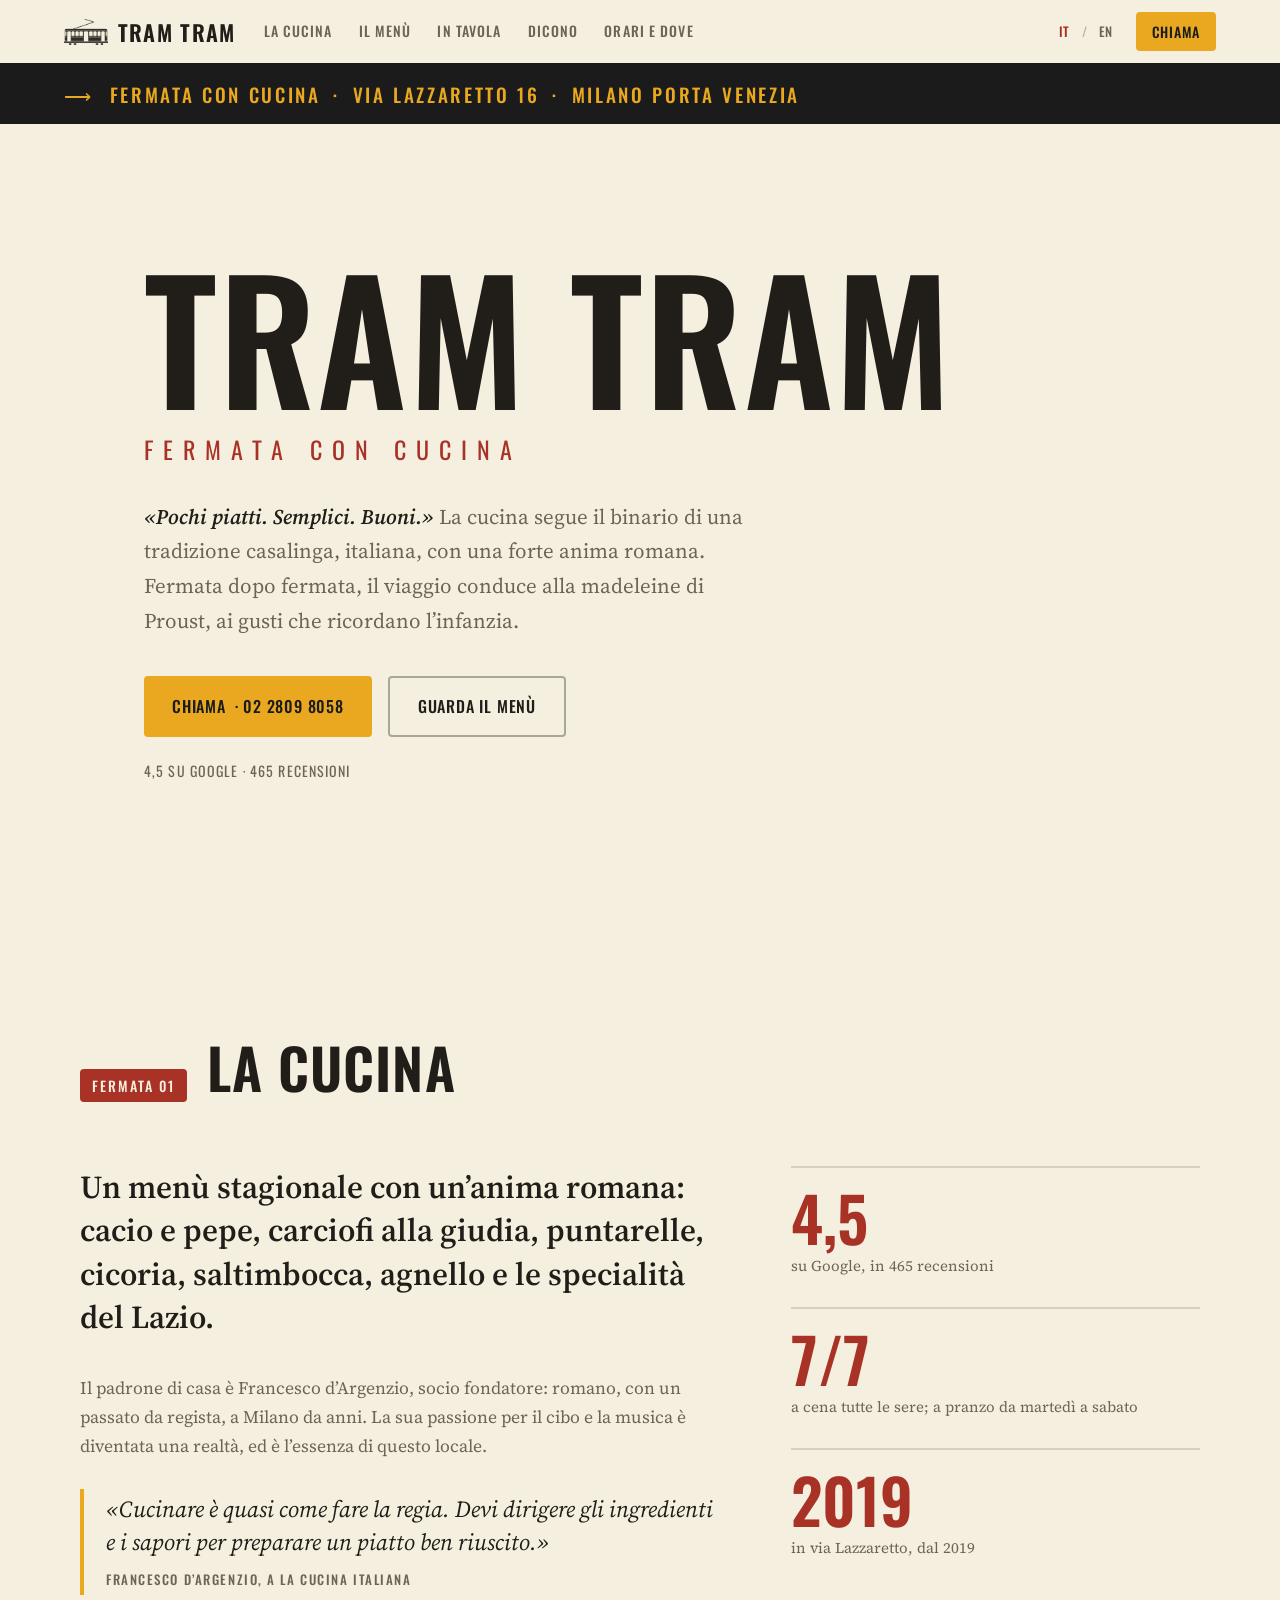
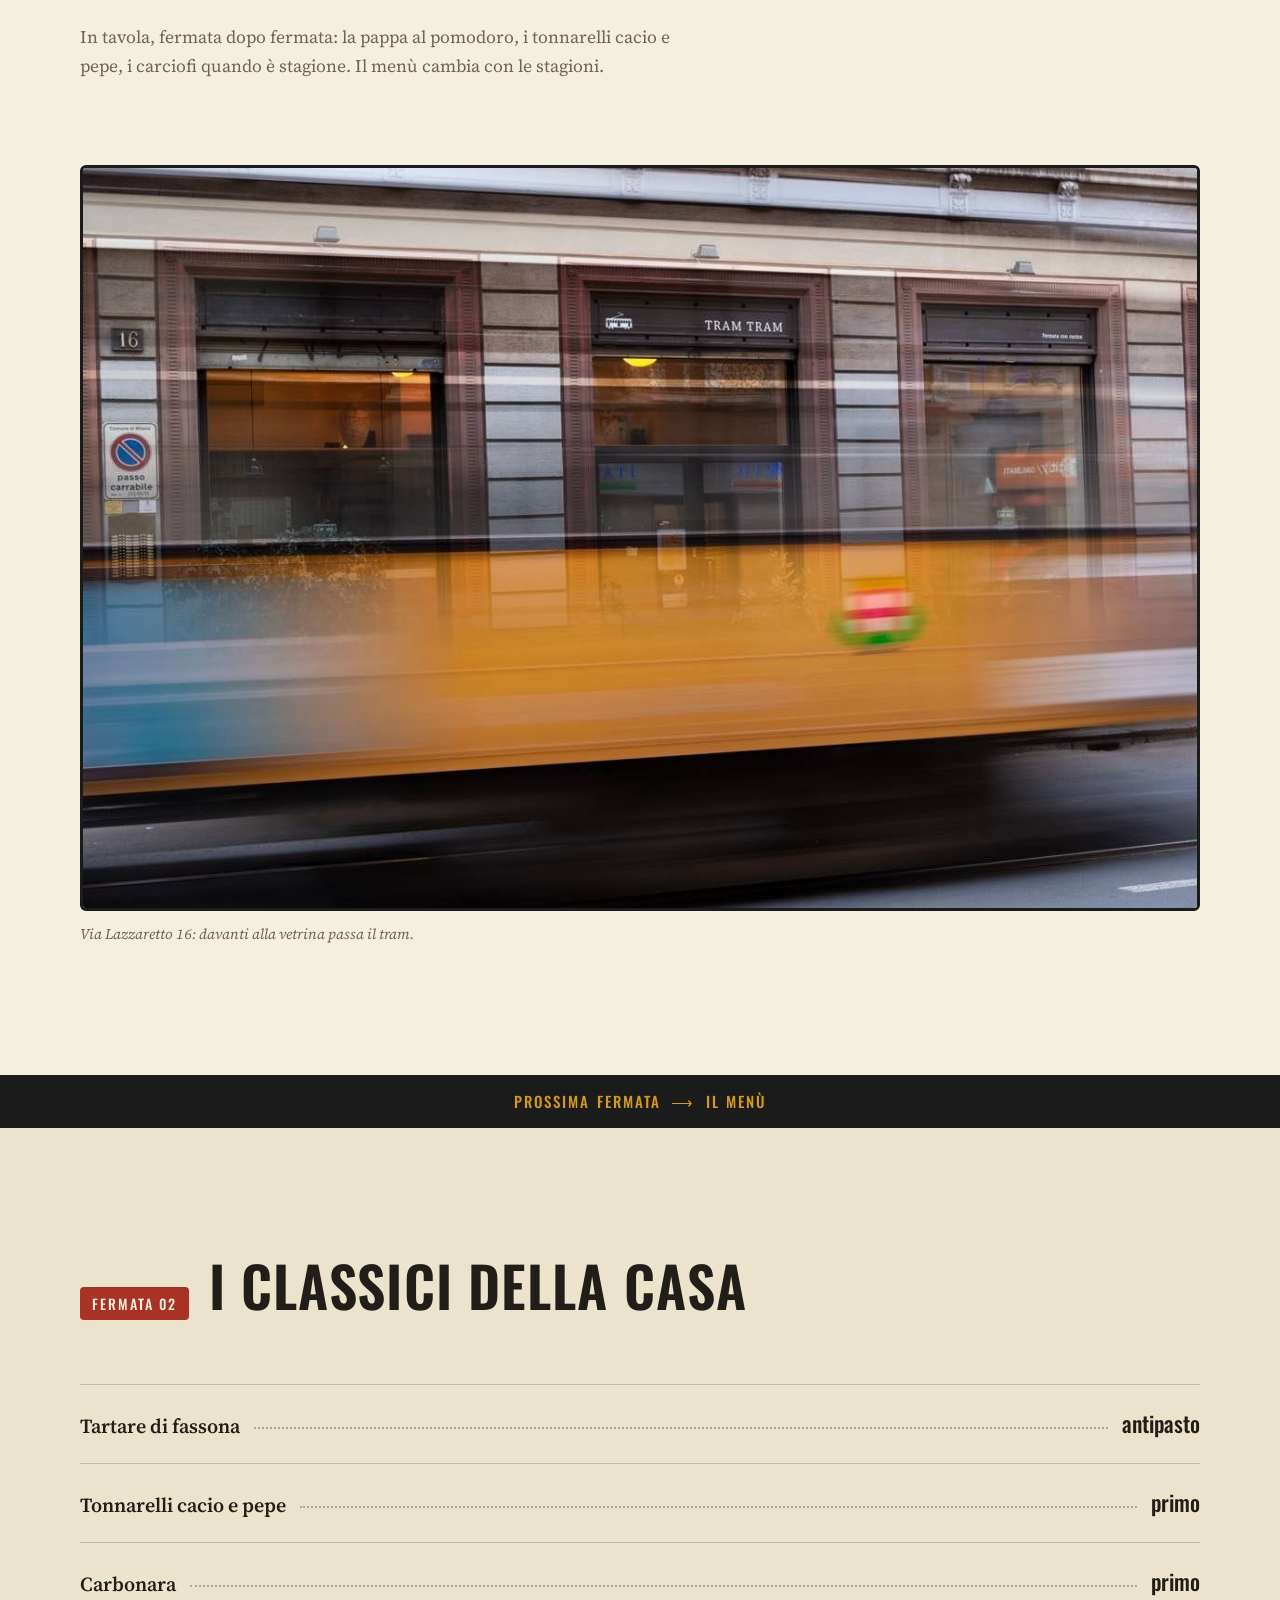
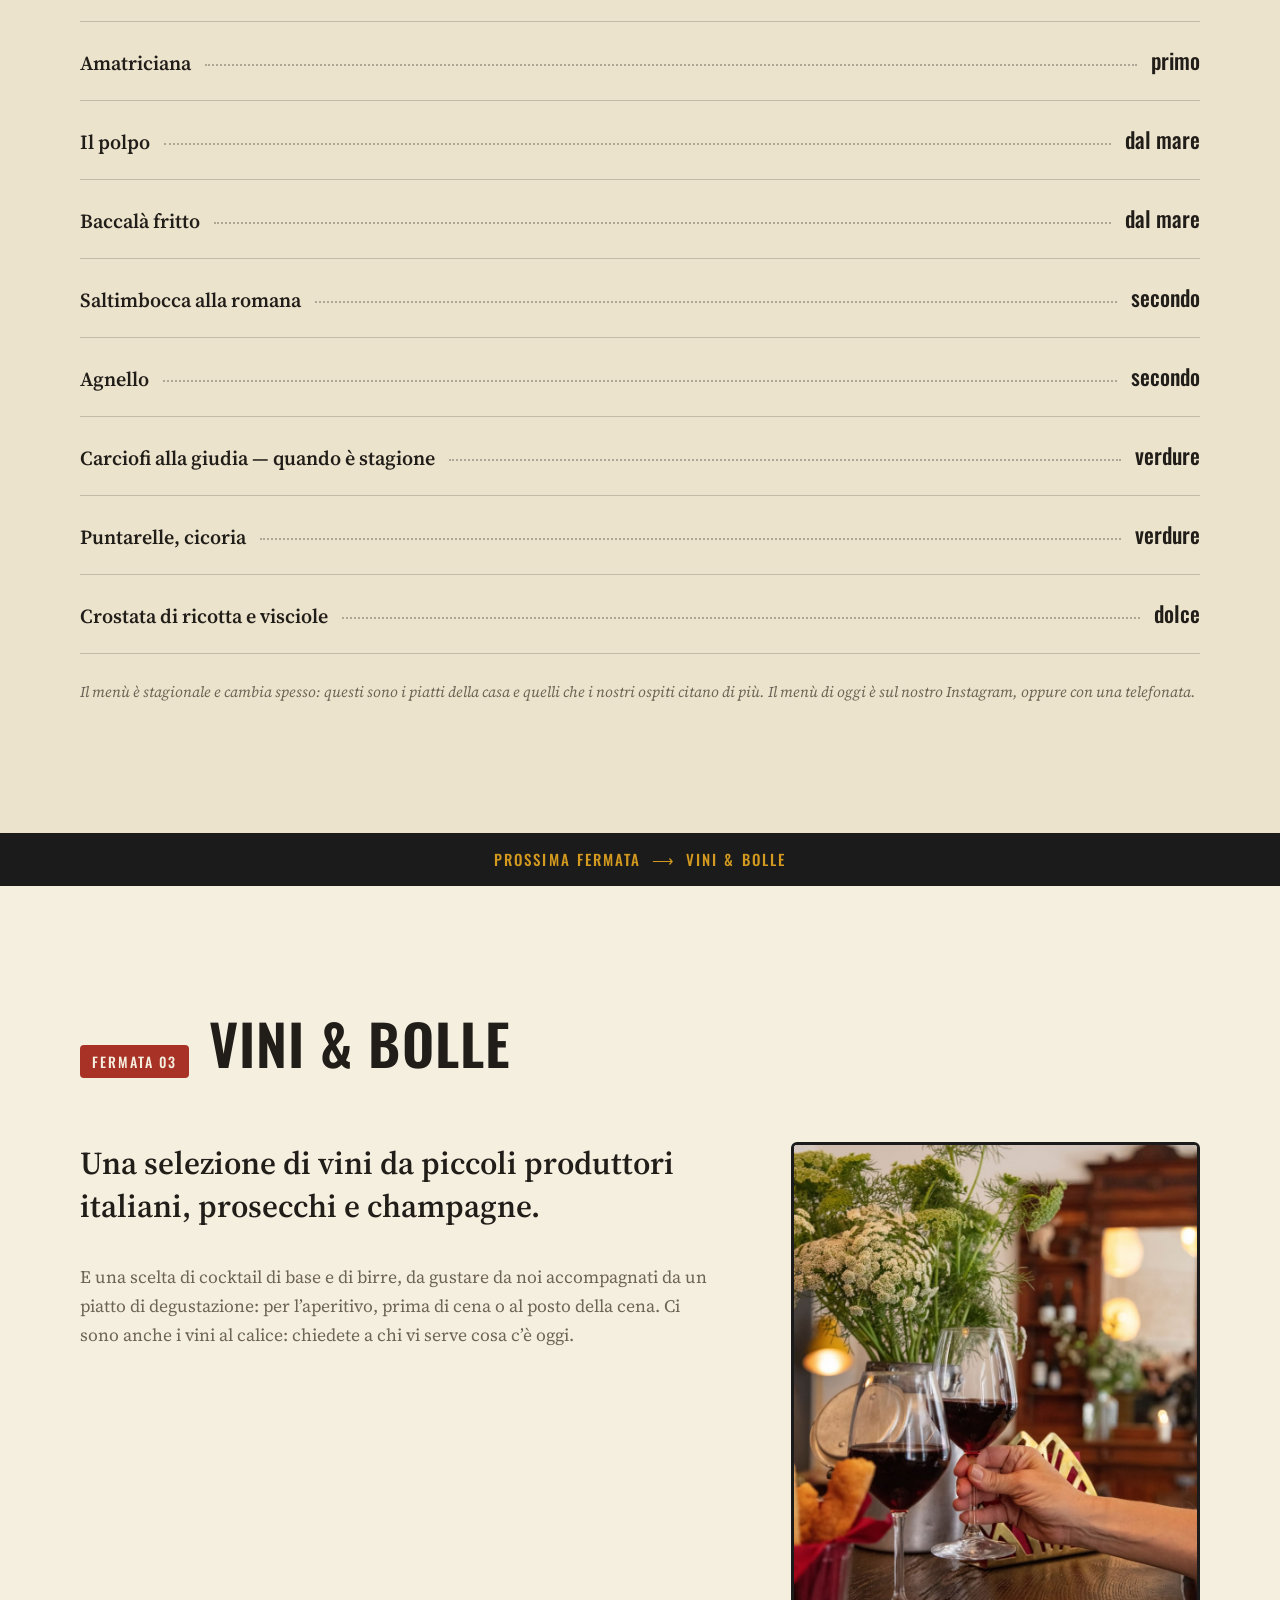
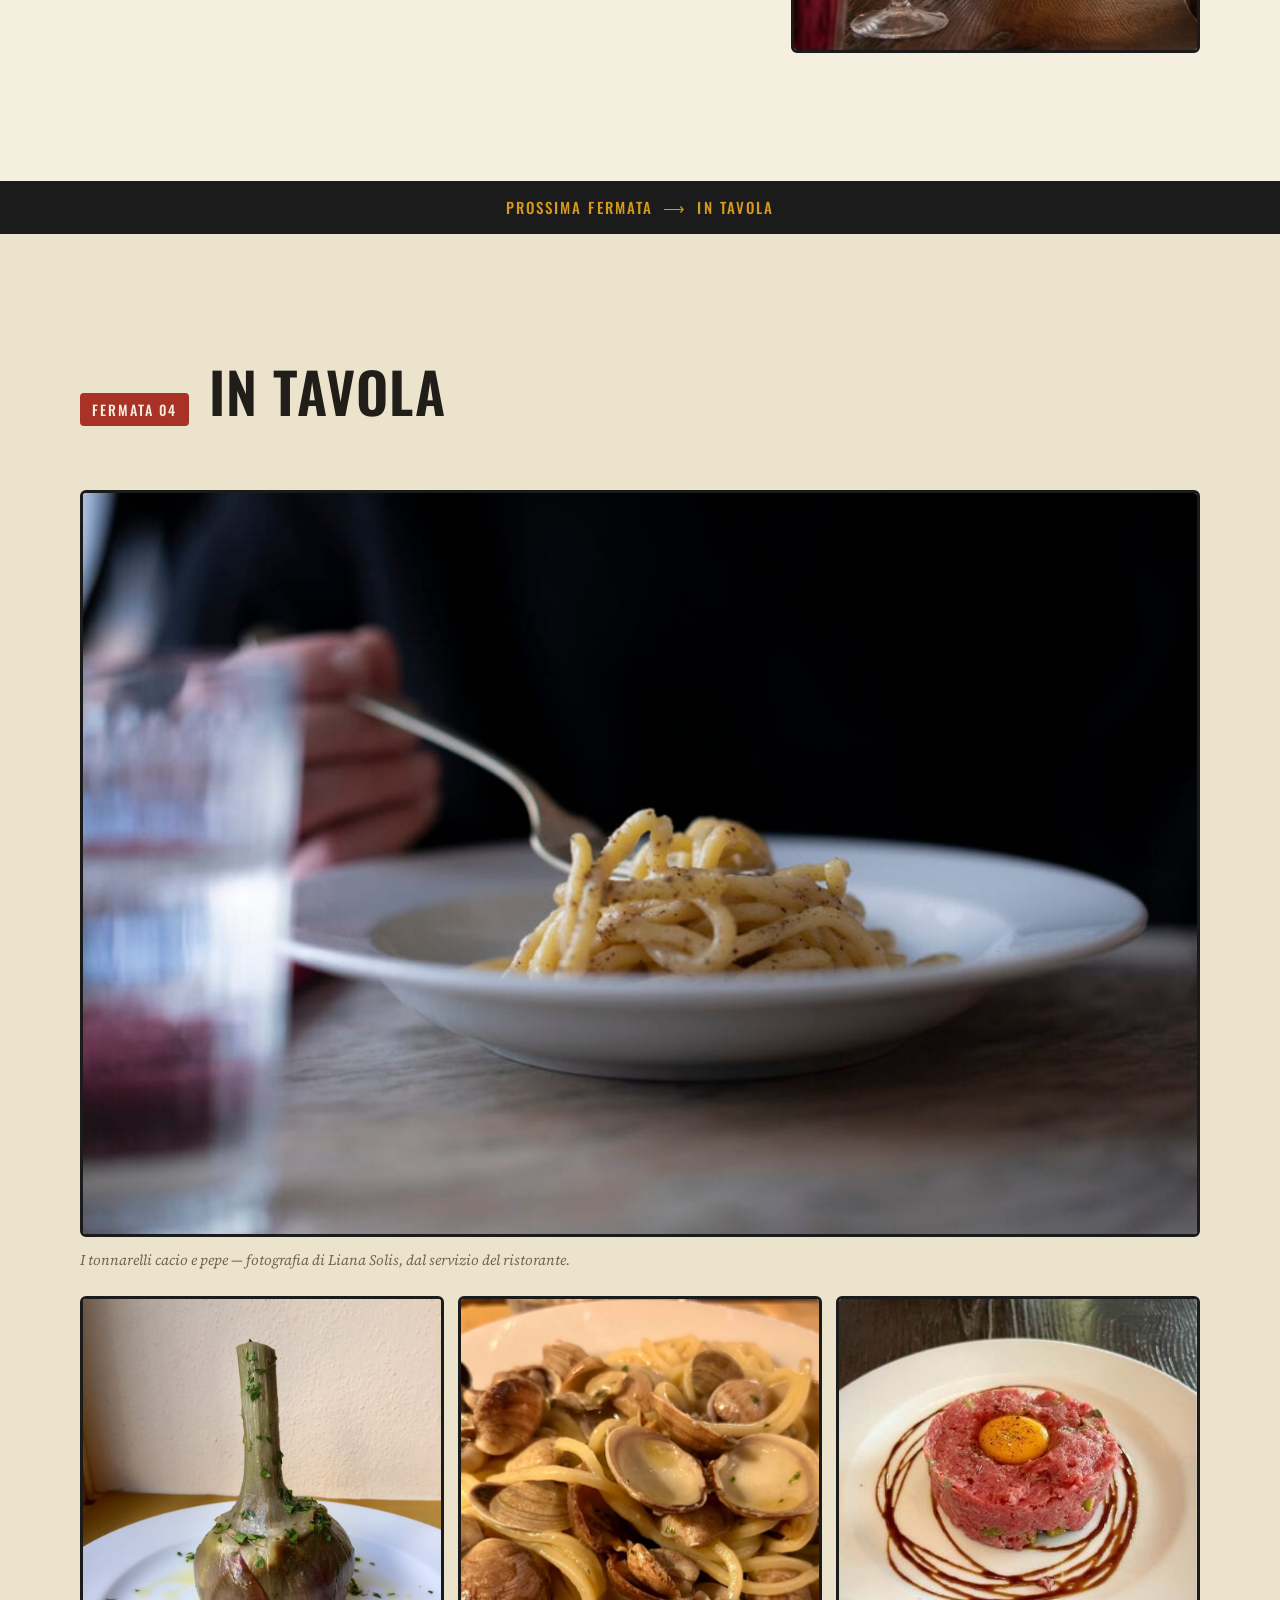
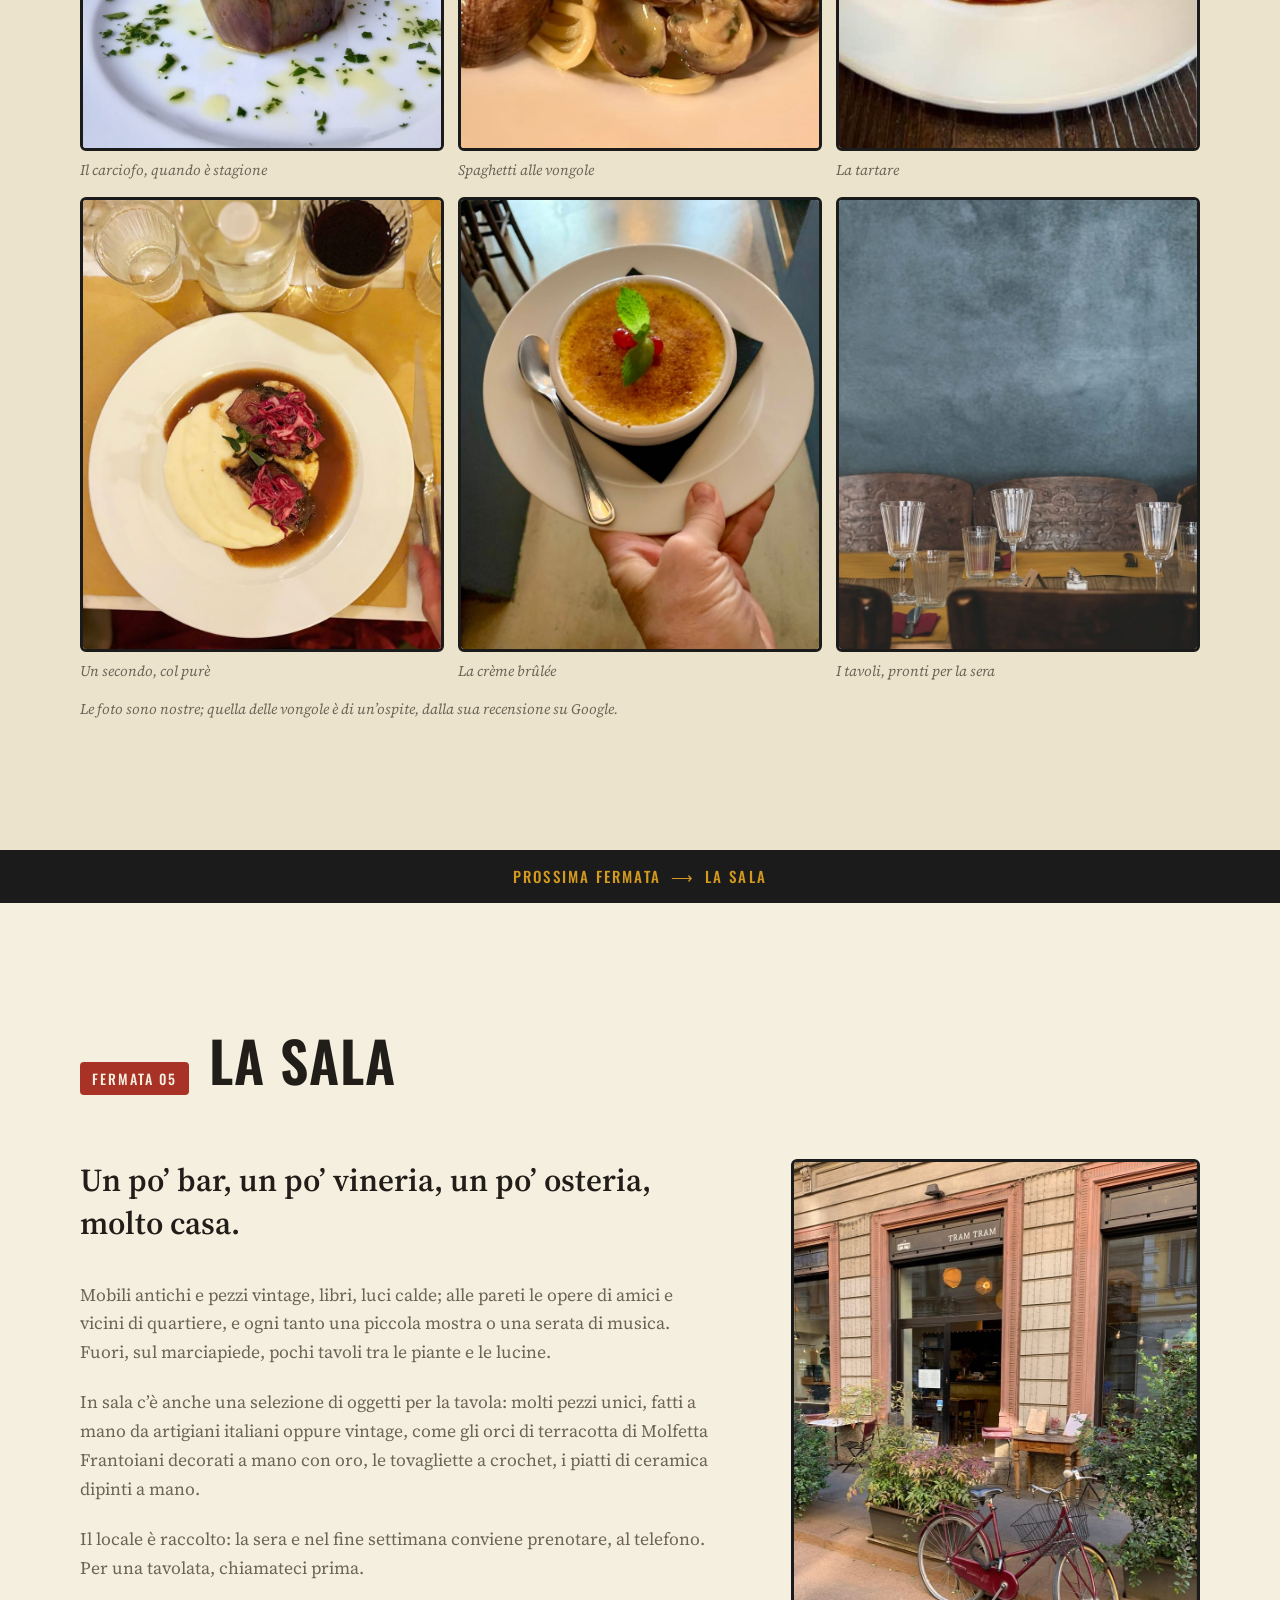
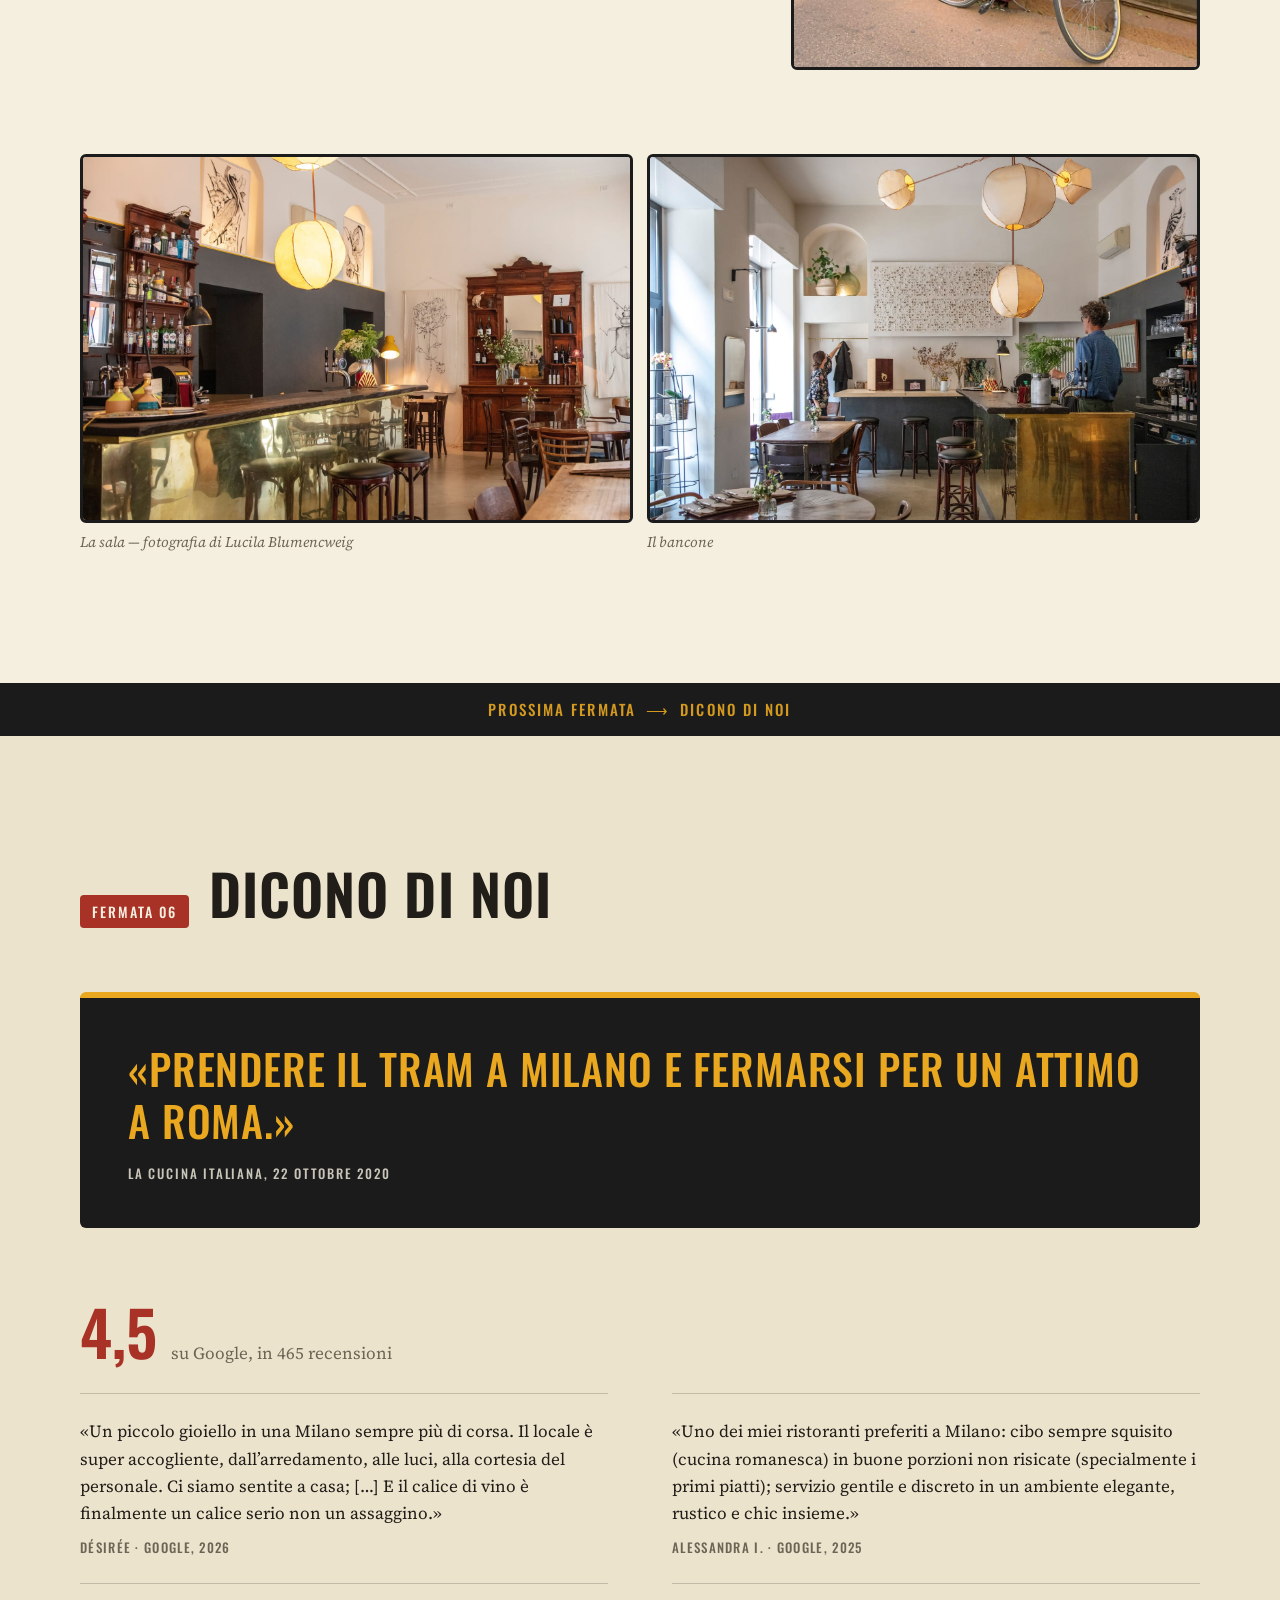
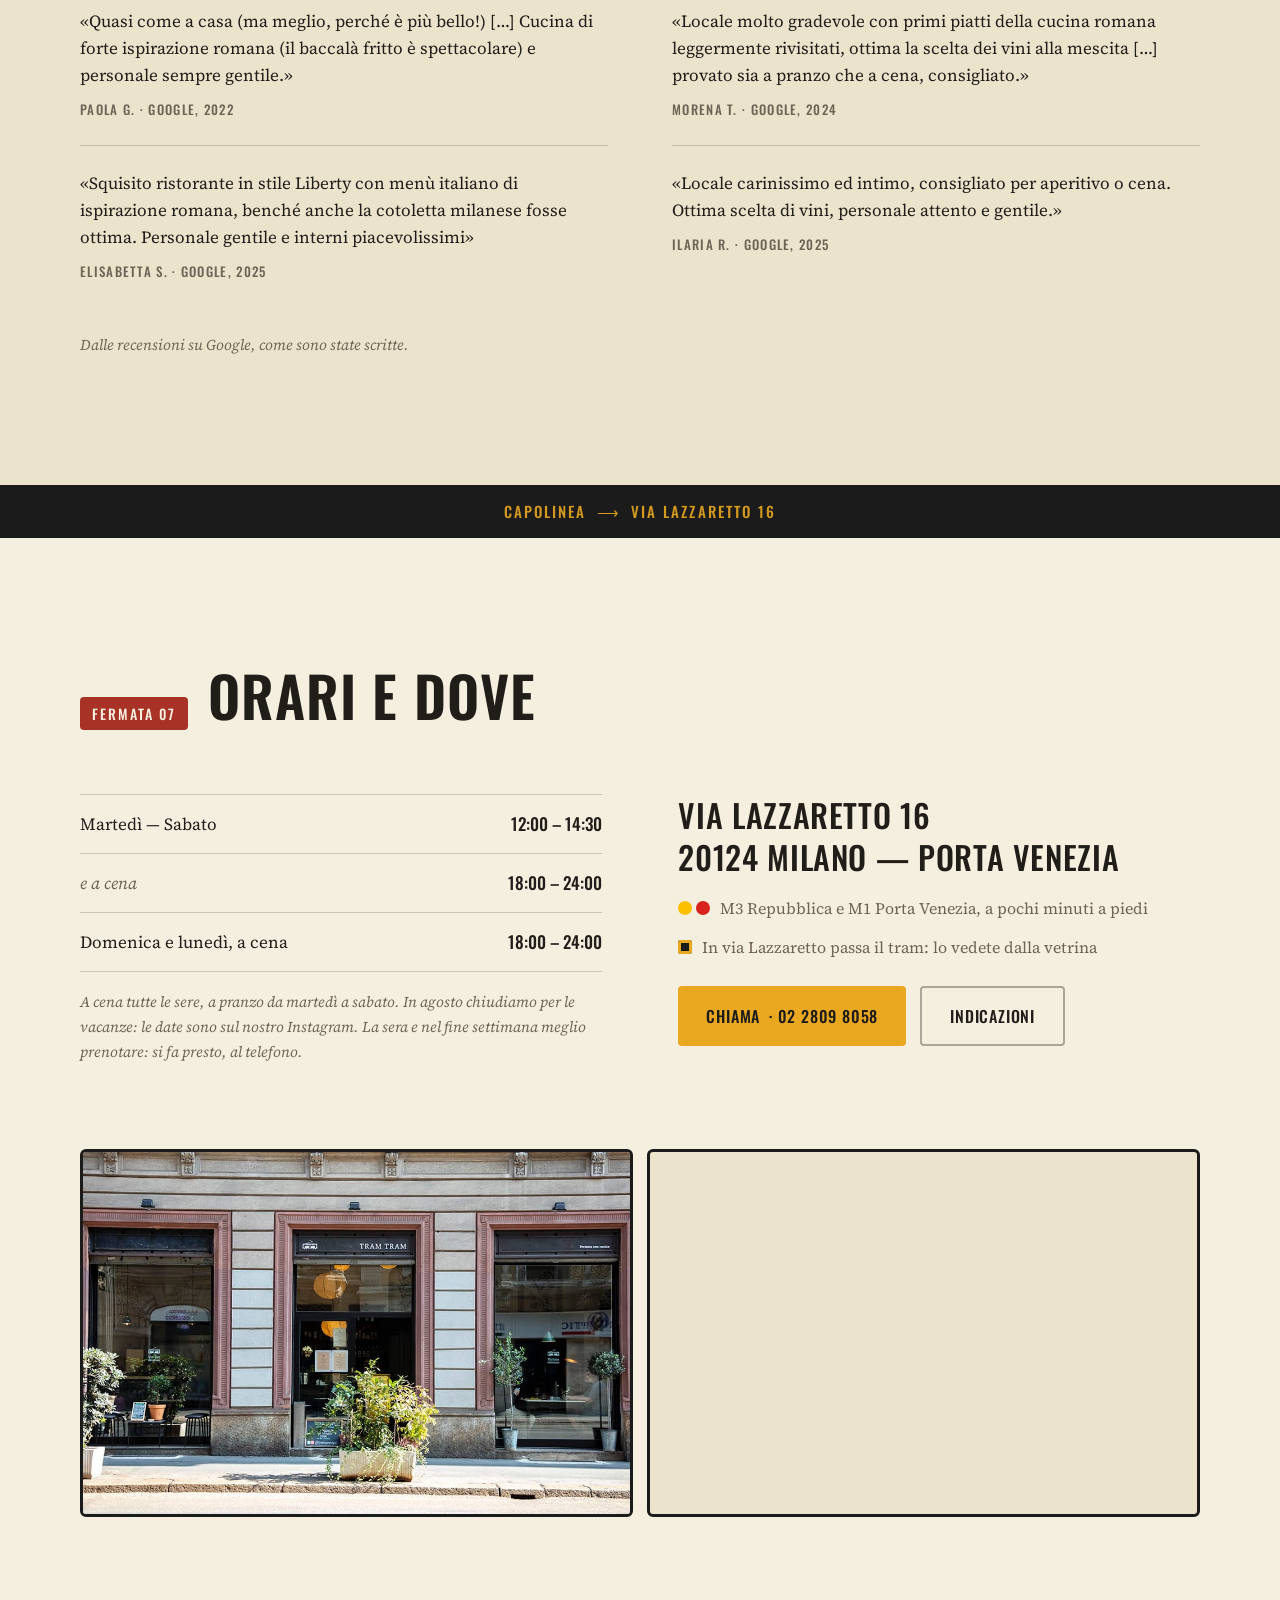
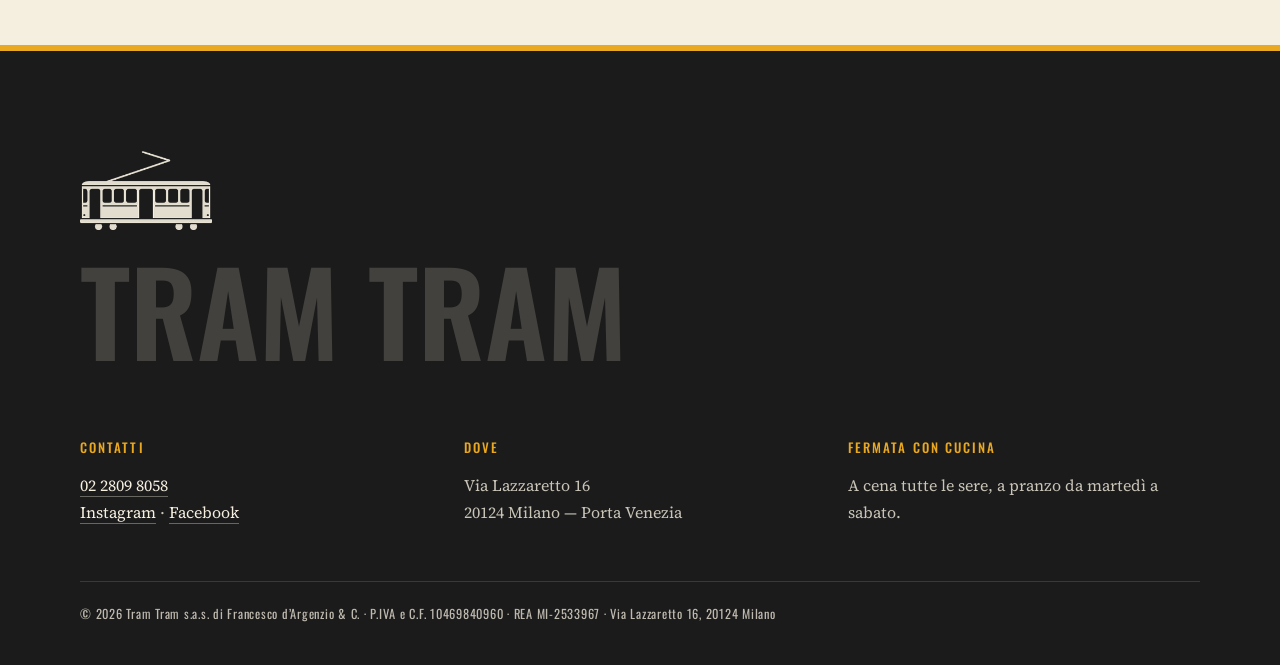
==== index.html @ fdb8f3f1 "Tram Tram v2 — Fermata con cucina, Via Lazzaretto 16 Stesso stile della v1 (la livrea del tram, il c" ====
<!DOCTYPE html>
<html lang="it" class="no-js">
<head>
  <meta charset="UTF-8">
  <meta name="viewport" content="width=device-width, initial-scale=1.0">
  <script>document.documentElement.classList.remove('no-js')</script>
  <title>Tram Tram Milano — Fermata con cucina | Cucina romana in Via Lazzaretto 16</title>
  <meta name="robots" content="noindex">
  <meta name="description" content="Tram Tram Milano, fermata con cucina: cucina casalinga con una forte anima romana in via Lazzaretto 16, Porta Venezia, Milano. Cacio e pepe, carbonara, polpo, carciofi; vini di piccoli produttori. A cena tutte le sere, a pranzo da martedì a sabato. Tel 02 2809 8058.">
  <meta property="og:title" content="Tram Tram Milano — Fermata con cucina, Via Lazzaretto 16">
  <meta property="og:description" content="Pochi piatti. Semplici. Buoni. Cucina casalinga con una forte anima romana in via Lazzaretto 16. Tel 02 2809 8058.">
  <meta property="og:type" content="website">
  <meta property="og:locale" content="it_IT">
  <meta property="og:url" content="https://rotenzark.github.io/tram-tram-v2/">
  <meta property="og:image" content="https://rotenzark.github.io/tram-tram-v2/img/og.jpg">
  <meta name="twitter:card" content="summary_large_image">
  <link rel="canonical" href="https://rotenzark.github.io/tram-tram-v2/">
  <meta name="theme-color" content="#F5EFE0">
  <link rel="icon" href="favicon.png?v=2" type="image/png">
  <link rel="apple-touch-icon" href="img/apple-touch-icon.png">
  <link rel="preconnect" href="https://fonts.googleapis.com">
  <link rel="preconnect" href="https://fonts.gstatic.com" crossorigin>
  <link href="https://fonts.googleapis.com/css2?family=Oswald:wght@400;500;600&family=Source+Serif+4:ital,opsz,wght@0,8..60,400;0,8..60,600;1,8..60,400&display=swap" rel="stylesheet">
  <link rel="stylesheet" href="css/style.css?v=3">
  <script type="application/ld+json">
  {
    "@context": "https://schema.org",
    "@type": "Restaurant",
    "name": "Tram Tram",
    "alternateName": ["Tram Tram Milano", "Tram Tram. Fermata con cucina"],
    "legalName": "Tram Tram s.a.s. di Francesco d'Argenzio & C.",
    "vatID": "IT10469840960",
    "description": "Fermata con cucina nel quartiere Porta Venezia a Milano: cucina casalinga con una forte anima romana, menù stagionale, vini di piccoli produttori italiani.",
    "telephone": "+390228098058",
    "servesCuisine": ["Cucina romana", "Cucina italiana"],
    "url": "https://rotenzark.github.io/tram-tram-v2/",
    "image": "https://rotenzark.github.io/tram-tram-v2/img/og.jpg",
    "logo": "https://rotenzark.github.io/tram-tram-v2/img/apple-touch-icon.png",
    "foundingDate": "2019",
    "geo": { "@type": "GeoCoordinates", "latitude": 45.47959, "longitude": 9.20382 },
    "address": {
      "@type": "PostalAddress",
      "streetAddress": "Via Lazzaretto 16",
      "addressLocality": "Milano",
      "postalCode": "20124",
      "addressRegion": "MI",
      "addressCountry": "IT"
    },
    "hasMap": "https://www.google.com/maps/search/?api=1&query=Tram+Tram%2C+Via+Lazzaretto+16%2C+20124+Milano",
    "sameAs": ["https://www.instagram.com/tramtrammilano/", "https://www.facebook.com/tramtrammilano"],
    "openingHoursSpecification": [
      { "@type": "OpeningHoursSpecification", "dayOfWeek": ["Tuesday","Wednesday","Thursday","Friday","Saturday"], "opens": "12:00", "closes": "14:30" },
      { "@type": "OpeningHoursSpecification", "dayOfWeek": ["Monday","Tuesday","Wednesday","Thursday","Friday","Saturday","Sunday"], "opens": "18:00", "closes": "23:59" }
    ],
    "aggregateRating": { "@type": "AggregateRating", "ratingValue": "4.5", "reviewCount": "465", "bestRating": "5" }
  }
  </script>
</head>
<body>

  <div class="intro" id="intro" aria-hidden="true">
    <div class="intro-door intro-door-l"></div>
    <div class="intro-door intro-door-r"></div>
    <div class="intro-board">
      <p class="intro-flaps">
        <span class="flap">T</span><span class="flap">R</span><span class="flap">A</span><span class="flap">M</span><span class="flap flap-space">&nbsp;</span><span class="flap">T</span><span class="flap">R</span><span class="flap">A</span><span class="flap">M</span>
      </p>
      <p class="intro-dest">⟶&ensp;CAPOLINEA · VIA LAZZARETTO 16</p>
    </div>
  </div>

  <a class="skip-link" href="#top" data-i18n="skip">Salta al contenuto</a>

  <header class="topbar">
    <a class="wordmark" href="#top" aria-label="Tram Tram — torna su" data-i18n-aria="aria_top"><img class="wordmark-tram" src="img/logo-tram.png" width="240" height="143" alt="">Tram&nbsp;Tram</a>
    <nav class="nav" aria-label="Navigazione principale" data-i18n-aria="aria_nav">
      <button class="nav-toggle" aria-expanded="false" aria-controls="nav-menu">
        <span class="nav-toggle-bar" aria-hidden="true"></span>
        <span data-i18n="menu">Menu</span>
      </button>
      <ul class="nav-menu" id="nav-menu">
        <li><a href="#cucina" data-i18n="nav_kitchen">La cucina</a></li>
        <li><a href="#menu" data-i18n="nav_menu">Il menù</a></li>
        <li><a href="#tavola" data-i18n="nav_table">In tavola</a></li>
        <li><a href="#dicono" data-i18n="nav_reviews">Dicono</a></li>
        <li><a href="#orari" data-i18n="nav_hours">Orari e dove</a></li>
      </ul>
    </nav>
    <div class="topbar-actions">
      <div class="lang-switch" role="group" aria-label="Lingua / Language">
        <button class="lang-btn is-active" data-lang="it" aria-pressed="true">IT</button>
        <span class="lang-sep" aria-hidden="true">/</span>
        <button class="lang-btn" data-lang="en" aria-pressed="false">EN</button>
      </div>
      <a class="btn btn-giallo btn-small" href="tel:+390228098058">
        <span data-i18n="call_short">Chiama</span>
      </a>
    </div>
  </header>

  <main id="top">

    <!-- ============ HERO ============ -->
    <section class="hero">
      <div class="board" aria-hidden="true">
        <span class="board-arrow">⟶</span>
        <span class="board-text" data-i18n="board">FERMATA CON CUCINA&ensp;·&ensp;VIA LAZZARETTO 16&ensp;·&ensp;MILANO PORTA VENEZIA</span>
      </div>
      <div class="hero-inner">
        <h1 class="hero-title">Tram Tram</h1>
        <p class="hero-sub" data-i18n="hero_sub">Fermata con cucina</p>
        <p class="hero-lead"><em data-i18n="hero_motto">«Pochi piatti. Semplici. Buoni.»</em> <span data-i18n="hero_lead">La cucina segue il binario di una tradizione casalinga, italiana, con una forte anima romana. Fermata dopo fermata, il viaggio conduce alla madeleine di Proust, ai gusti che ricordano l’infanzia.</span></p>
        <div class="hero-cta">
          <a class="btn btn-giallo" href="tel:+390228098058"><span data-i18n="call_cta">Chiama</span>&nbsp;· 02 2809 8058</a>
          <a class="btn btn-ghost" href="#menu" data-i18n="see_menu">Guarda il menù</a>
        </div>
        <p class="hero-proof" data-i18n="hero_proof">4,5 su Google · 465 recensioni</p>
      </div>
    </section>

    <!-- ============ FERMATA 01 — LA CUCINA ============ -->
    <section class="section" id="cucina">
      <div class="section-head">
        <span class="section-no" data-i18n="stop1">Fermata 01</span>
        <h2 data-i18n="kitchen_title">La cucina</h2>
      </div>
      <div class="split">
        <div class="split-main">
          <p class="pull" data-i18n="kitchen_pull">Un menù stagionale con un’anima romana: cacio e pepe, carciofi alla giudia, puntarelle, cicoria, saltimbocca, agnello e le specialità del Lazio.</p>
          <p data-i18n="kitchen_p1">Il padrone di casa è Francesco d’Argenzio, socio fondatore: romano, con un passato da regista, a Milano da anni. La sua passione per il cibo e la musica è diventata una realtà, ed è l’essenza di questo locale.</p>
          <blockquote class="voce">
            <p data-i18n="kitchen_quote">«Cucinare è quasi come fare la regia. Devi dirigere gli ingredienti e i sapori per preparare un piatto ben riuscito.»</p>
            <footer data-i18n="kitchen_quote_by">Francesco d’Argenzio, a La Cucina Italiana</footer>
          </blockquote>
          <p data-i18n="kitchen_p2">In tavola, fermata dopo fermata: la pappa al pomodoro, i tonnarelli cacio e pepe, i carciofi quando è stagione. Il menù cambia con le stagioni.</p>
        </div>
        <aside class="split-side">
          <div class="stat">
            <span class="stat-num">4,5</span>
            <span class="stat-label" data-i18n="stat1">su Google, in 465 recensioni</span>
          </div>
          <div class="stat">
            <span class="stat-num">7/7</span>
            <span class="stat-label" data-i18n="stat2">a cena tutte le sere; a pranzo da martedì a sabato</span>
          </div>
          <div class="stat">
            <span class="stat-num">2019</span>
            <span class="stat-label" data-i18n="stat3">in via Lazzaretto, dal 2019</span>
          </div>
        </aside>
      </div>
      <figure class="dish dish-largo">
        <img src="img/tram-vetrina.jpg" width="1200" height="800" alt="La vetrina di Tram Tram in via Lazzaretto 16, con l'insegna «Tram Tram · Fermata con cucina», mentre davanti passa un tram giallo." data-i18n-alt="alt_vetrina">
        <figcaption class="dish-caption" data-i18n="cap_vetrina">Via Lazzaretto 16: davanti alla vetrina passa il tram.</figcaption>
      </figure>
    </section>

    <div class="board board-divider" aria-hidden="true">
      <span class="board-text" data-i18n="board2">PROSSIMA FERMATA&ensp;⟶&ensp;IL MENÙ</span>
    </div>

    <!-- ============ FERMATA 02 — IL MENÙ ============ -->
    <section class="section section-crema" id="menu">
      <div class="section-head">
        <span class="section-no" data-i18n="stop2">Fermata 02</span>
        <h2 data-i18n="menu_title">I classici della casa</h2>
      </div>
      <ul class="ledger">
        <li class="ledger-row"><span class="ledger-name" data-i18n="m1">Tartare di fassona</span><span class="ledger-dots" aria-hidden="true"></span><span class="ledger-price" data-i18n="c_antipasto">antipasto</span></li>
        <li class="ledger-row"><span class="ledger-name" data-i18n="m2">Tonnarelli cacio e pepe</span><span class="ledger-dots" aria-hidden="true"></span><span class="ledger-price" data-i18n="c_primo">primo</span></li>
        <li class="ledger-row"><span class="ledger-name" data-i18n="m3">Carbonara</span><span class="ledger-dots" aria-hidden="true"></span><span class="ledger-price" data-i18n="c_primo">primo</span></li>
        <li class="ledger-row"><span class="ledger-name" data-i18n="m4">Amatriciana</span><span class="ledger-dots" aria-hidden="true"></span><span class="ledger-price" data-i18n="c_primo">primo</span></li>
        <li class="ledger-row"><span class="ledger-name" data-i18n="m5">Il polpo</span><span class="ledger-dots" aria-hidden="true"></span><span class="ledger-price" data-i18n="c_mare">dal mare</span></li>
        <li class="ledger-row"><span class="ledger-name" data-i18n="m6">Baccalà fritto</span><span class="ledger-dots" aria-hidden="true"></span><span class="ledger-price" data-i18n="c_mare">dal mare</span></li>
        <li class="ledger-row"><span class="ledger-name" data-i18n="m7">Saltimbocca alla romana</span><span class="ledger-dots" aria-hidden="true"></span><span class="ledger-price" data-i18n="c_secondo">secondo</span></li>
        <li class="ledger-row"><span class="ledger-name" data-i18n="m8">Agnello</span><span class="ledger-dots" aria-hidden="true"></span><span class="ledger-price" data-i18n="c_secondo">secondo</span></li>
        <li class="ledger-row"><span class="ledger-name" data-i18n="m9">Carciofi alla giudia — quando è stagione</span><span class="ledger-dots" aria-hidden="true"></span><span class="ledger-price" data-i18n="c_verdure">verdure</span></li>
        <li class="ledger-row"><span class="ledger-name" data-i18n="m10">Puntarelle, cicoria</span><span class="ledger-dots" aria-hidden="true"></span><span class="ledger-price" data-i18n="c_verdure">verdure</span></li>
        <li class="ledger-row"><span class="ledger-name" data-i18n="m11">Crostata di ricotta e visciole</span><span class="ledger-dots" aria-hidden="true"></span><span class="ledger-price" data-i18n="c_dolce">dolce</span></li>
      </ul>
      <p class="ledger-note" data-i18n="menu_note">Il menù è stagionale e cambia spesso: questi sono i piatti della casa e quelli che i nostri ospiti citano di più. Il menù di oggi è sul nostro Instagram, oppure con una telefonata.</p>
    </section>

    <div class="board board-divider" aria-hidden="true">
      <span class="board-text" data-i18n="board3">PROSSIMA FERMATA&ensp;⟶&ensp;VINI &amp; BOLLE</span>
    </div>

    <!-- ============ FERMATA 03 — VINI & BOLLE ============ -->
    <section class="section" id="vini">
      <div class="section-head">
        <span class="section-no" data-i18n="stop3">Fermata 03</span>
        <h2 data-i18n="wine_title">Vini &amp; bolle</h2>
      </div>
      <div class="split">
        <div class="split-main">
          <p class="pull" data-i18n="wine_pull">Una selezione di vini da piccoli produttori italiani, prosecchi e champagne.</p>
          <p data-i18n="wine_p1">E una scelta di cocktail di base e di birre, da gustare da noi accompagnati da un piatto di degustazione: per l’aperitivo, prima di cena o al posto della cena. Ci sono anche i vini al calice: chiedete a chi vi serve cosa c’è oggi.</p>
        </div>
        <figure class="dish dish-alto">
          <img src="img/calici.jpg" width="900" height="1350" alt="Due calici di vino rosso alzati per un brindisi sopra un tavolo di legno." data-i18n-alt="alt_calici">
        </figure>
      </div>
    </section>

    <div class="board board-divider" aria-hidden="true">
      <span class="board-text" data-i18n="board4">PROSSIMA FERMATA&ensp;⟶&ensp;IN TAVOLA</span>
    </div>

    <!-- ============ FERMATA 04 — IN TAVOLA ============ -->
    <section class="section section-crema" id="tavola">
      <div class="section-head">
        <span class="section-no" data-i18n="stop4">Fermata 04</span>
        <h2 data-i18n="table_title">In tavola</h2>
      </div>
      <figure class="dish">
        <img src="img/cacio-pepe.jpg" width="1024" height="683" alt="I tonnarelli cacio e pepe di Tram Tram, serviti nel piatto fondo" data-i18n-alt="alt1">
        <figcaption class="dish-caption" data-i18n="dish_caption">I tonnarelli cacio e pepe — fotografia di Liana Solis, dal servizio del ristorante.</figcaption>
      </figure>
      <div class="galleria">
        <figure class="g-foto"><img src="img/carciofo.jpg" width="900" height="1200" alt="Un carciofo alla romana col gambo, nel piatto bianco." data-i18n-alt="alt_carciofo"><figcaption data-i18n="cap_carciofo">Il carciofo, quando è stagione</figcaption></figure>
        <figure class="g-foto"><img src="img/vongole.jpg" width="1200" height="900" alt="Un piatto di spaghetti alle vongole." data-i18n-alt="alt_vongole"><figcaption data-i18n="cap_vongole">Spaghetti alle vongole</figcaption></figure>
        <figure class="g-foto"><img src="img/tartare.jpg" width="461" height="615" alt="Una tartare col tuorlo d'uovo, nel piatto bianco." data-i18n-alt="alt_tartare"><figcaption data-i18n="cap_tartare">La tartare</figcaption></figure>
        <figure class="g-foto"><img src="img/secondo.jpg" width="900" height="1147" alt="Un secondo di carne sul purè, col cavolo rosso e il fondo di cottura." data-i18n-alt="alt_secondo"><figcaption data-i18n="cap_secondo">Un secondo, col purè</figcaption></figure>
        <figure class="g-foto"><img src="img/crema.jpg" width="900" height="1200" alt="Una crème brûlée in una cocotte bianca, portata in mano." data-i18n-alt="alt_crema"><figcaption data-i18n="cap_crema">La crème brûlée</figcaption></figure>
        <figure class="g-foto"><img src="img/tavolo.jpg" width="1600" height="1067" alt="I tavoli di legno contro la parete blu, coi calici pronti." data-i18n-alt="alt_tavolo"><figcaption data-i18n="cap_tavolo">I tavoli, pronti per la sera</figcaption></figure>
      </div>
      <p class="gallery-note" data-i18n="g_note">Le foto sono nostre; quella delle vongole è di un’ospite, dalla sua recensione su Google.</p>
    </section>

    <div class="board board-divider" aria-hidden="true">
      <span class="board-text" data-i18n="board5">PROSSIMA FERMATA&ensp;⟶&ensp;LA SALA</span>
    </div>

    <!-- ============ FERMATA 05 — LA SALA ============ -->
    <section class="section" id="sala">
      <div class="section-head">
        <span class="section-no" data-i18n="stop5">Fermata 05</span>
        <h2 data-i18n="room_title">La sala</h2>
      </div>
      <div class="split">
        <div class="split-main">
          <p class="pull" data-i18n="room_pull">Un po’ bar, un po’ vineria, un po’ osteria, molto casa.</p>
          <p data-i18n="room_p1">Mobili antichi e pezzi vintage, libri, luci calde; alle pareti le opere di amici e vicini di quartiere, e ogni tanto una piccola mostra o una serata di musica. Fuori, sul marciapiede, pochi tavoli tra le piante e le lucine.</p>
          <p data-i18n="room_p2">In sala c’è anche una selezione di oggetti per la tavola: molti pezzi unici, fatti a mano da artigiani italiani oppure vintage, come gli orci di terracotta di Molfetta Frantoiani decorati a mano con oro, le tovagliette a crochet, i piatti di ceramica dipinti a mano.</p>
          <p data-i18n="room_p3">Il locale è raccolto: la sera e nel fine settimana conviene prenotare, al telefono. Per una tavolata, chiamateci prima.</p>
        </div>
        <figure class="dish dish-alto">
          <img src="img/fuori.jpg" width="900" height="1311" alt="Il marciapiede davanti a Tram Tram: le piante in vaso, una bicicletta rossa, un tavolino." data-i18n-alt="alt_fuori">
        </figure>
      </div>
      <div class="galleria galleria-due">
        <figure class="g-foto"><img src="img/sala.jpg" width="1600" height="1296" alt="La sala: il bancone in ottone con gli sgabelli, le lanterne di carta, la specchiera di legno e i grandi disegni alle pareti." data-i18n-alt="alt_sala"><figcaption data-i18n="cap_sala">La sala — fotografia di Lucila Blumencweig</figcaption></figure>
        <figure class="g-foto"><img src="img/bancone.jpg" width="1600" height="1067" alt="Il bancone e il fondo della sala, con le nicchie e le lanterne." data-i18n-alt="alt_bancone"><figcaption data-i18n="cap_bancone">Il bancone</figcaption></figure>
      </div>
    </section>

    <div class="board board-divider" aria-hidden="true">
      <span class="board-text" data-i18n="board6">PROSSIMA FERMATA&ensp;⟶&ensp;DICONO DI NOI</span>
    </div>

    <!-- ============ FERMATA 06 — DICONO ============ -->
    <section class="section section-crema" id="dicono">
      <div class="section-head">
        <span class="section-no" data-i18n="stop6">Fermata 06</span>
        <h2 data-i18n="rev_title">Dicono di noi</h2>
      </div>
      <blockquote class="stampa">
        <p data-i18n="press_quote">«Prendere il tram a Milano e fermarsi per un attimo a Roma.»</p>
        <footer data-i18n="press_by">La Cucina Italiana, 22 ottobre 2020</footer>
      </blockquote>
      <p class="voto"><span class="stat-num">4,5</span> <span class="stat-label" data-i18n="rev_rating">su Google, in 465 recensioni</span></p>
      <ul class="recensioni">
        <li class="recensione"><p class="recensione-testo">«Un piccolo gioiello in una Milano sempre più di corsa. Il locale è super accogliente, dall’arredamento, alle luci, alla cortesia del personale. Ci siamo sentite a casa; […] E il calice di vino è finalmente un calice serio non un assaggino.»</p><p class="recensione-chi">Désirée · <span data-i18n="g26">Google, 2026</span></p></li>
        <li class="recensione"><p class="recensione-testo">«Uno dei miei ristoranti preferiti a Milano: cibo sempre squisito (cucina romanesca) in buone porzioni non risicate (specialmente i primi piatti); servizio gentile e discreto in un ambiente elegante, rustico e chic insieme.»</p><p class="recensione-chi">Alessandra I. · <span data-i18n="g25">Google, 2025</span></p></li>
        <li class="recensione"><p class="recensione-testo">«Quasi come a casa (ma meglio, perché è più bello!) […] Cucina di forte ispirazione romana (il baccalà fritto è spettacolare) e personale sempre gentile.»</p><p class="recensione-chi">Paola G. · <span data-i18n="g22">Google, 2022</span></p></li>
        <li class="recensione"><p class="recensione-testo">«Locale molto gradevole con primi piatti della cucina romana leggermente rivisitati, ottima la scelta dei vini alla mescita […] provato sia a pranzo che a cena, consigliato.»</p><p class="recensione-chi">Morena T. · <span data-i18n="g24">Google, 2024</span></p></li>
        <li class="recensione"><p class="recensione-testo">«Squisito ristorante in stile Liberty con menù italiano di ispirazione romana, benché anche la cotoletta milanese fosse ottima. Personale gentile e interni piacevolissimi»</p><p class="recensione-chi">Elisabetta S. · <span data-i18n="g25">Google, 2025</span></p></li>
        <li class="recensione"><p class="recensione-testo">«Locale carinissimo ed intimo, consigliato per aperitivo o cena. Ottima scelta di vini, personale attento e gentile.»</p><p class="recensione-chi">Ilaria R. · <span data-i18n="g25">Google, 2025</span></p></li>
      </ul>
      <p class="ledger-note" data-i18n="rev_note">Dalle recensioni su Google, come sono state scritte.</p>
    </section>

    <div class="board board-divider" aria-hidden="true">
      <span class="board-text" data-i18n="board7">CAPOLINEA&ensp;⟶&ensp;VIA LAZZARETTO 16</span>
    </div>

    <!-- ============ FERMATA 07 — ORARI E DOVE ============ -->
    <section class="section" id="orari">
      <div class="section-head">
        <span class="section-no" data-i18n="stop7">Fermata 07</span>
        <h2 data-i18n="hours_title">Orari e dove</h2>
      </div>
      <div class="split split-even">
        <div class="hours">
          <table class="hours-table">
            <caption class="visually-hidden" data-i18n="hours_caption">Orari di apertura</caption>
            <tbody>
              <tr><th scope="row" data-i18n="tue_sat">Martedì — Sabato</th><td>12:00 – 14:30</td></tr>
              <tr><th scope="row" class="hours-sub" data-i18n="dinner">e a cena</th><td>18:00 – 24:00</td></tr>
              <tr><th scope="row" data-i18n="sun_mon">Domenica e lunedì, a cena</th><td>18:00 – 24:00</td></tr>
            </tbody>
          </table>
          <p class="hours-note" data-i18n="hours_note">A cena tutte le sere, a pranzo da martedì a sabato. In agosto chiudiamo per le vacanze: le date sono sul nostro Instagram. La sera e nel fine settimana meglio prenotare: si fa presto, al telefono.</p>
        </div>
        <div class="where">
          <address class="where-address">
            Via Lazzaretto 16<br>
            20124 Milano — Porta Venezia
          </address>
          <p class="where-metro"><span class="metro-dot m3-dot" aria-hidden="true"></span><span class="metro-dot" aria-hidden="true"></span> <span data-i18n="metro">M3 Repubblica e M1 Porta Venezia, a pochi minuti a piedi</span></p>
          <p class="where-metro"><span class="metro-dot tram-dot" aria-hidden="true"></span> <span data-i18n="tram">In via Lazzaretto passa il tram: lo vedete dalla vetrina</span></p>
          <div class="where-azioni">
            <a class="btn btn-giallo" href="tel:+390228098058"><span data-i18n="call_cta">Chiama</span>&nbsp;· 02 2809 8058</a>
            <a class="btn btn-ghost" href="https://www.google.com/maps/dir/?api=1&amp;destination=Tram+Tram%2C+Via+Lazzaretto+16%2C+20124+Milano" target="_blank" rel="noopener" data-i18n="maps">Indicazioni</a>
          </div>
        </div>
      </div>
      <div class="mappa-riga">
        <figure class="dish">
          <img src="img/facciata.jpg" width="1017" height="645" alt="La facciata di Tram Tram in via Lazzaretto 16: tre vetrine con l'insegna e le piante sul marciapiede." data-i18n-alt="alt_facciata">
        </figure>
        <div class="cartina">
          <iframe title="Mappa: Tram Tram, Via Lazzaretto 16, Milano" data-i18n-title="map_title" src="https://maps.google.com/maps?q=Tram%20Tram%2C%20Via%20Lazzaretto%2016%2C%2020124%20Milano&amp;z=16&amp;output=embed" width="600" height="400" loading="lazy" referrerpolicy="no-referrer-when-downgrade"></iframe>
        </div>
      </div>
    </section>

  </main>

  <!-- ============ FOOTER ============ -->
  <footer class="footer">
    <img class="footer-tram" src="img/logo-tram-crema.png" width="240" height="143" alt="">
    <p class="footer-wordmark" aria-hidden="true">Tram Tram</p>
    <div class="footer-cols">
      <div>
        <h3 data-i18n="f_contacts">Contatti</h3>
        <p><a href="tel:+390228098058">02 2809 8058</a></p>
        <p><a href="https://www.instagram.com/tramtrammilano/" target="_blank" rel="noopener">Instagram</a> · <a href="https://www.facebook.com/tramtrammilano" target="_blank" rel="noopener">Facebook</a></p>
      </div>
      <div>
        <h3 data-i18n="f_where">Dove</h3>
        <p>Via Lazzaretto 16<br>20124 Milano — Porta Venezia</p>
      </div>
      <div>
        <h3 data-i18n="f_what">Fermata con cucina</h3>
        <p data-i18n="f_line">A cena tutte le sere, a pranzo da martedì a sabato.</p>
      </div>
    </div>
    <p class="footer-legal">© <span data-current-year>2026</span> Tram Tram s.a.s. di Francesco d’Argenzio &amp; C. · <span data-i18n="piva">P.IVA e C.F.</span> 10469840960 · REA MI-2533967 · Via Lazzaretto 16, 20124 Milano</p>
  </footer>

  <script src="js/main.js?v=4"></script>
</body>
</html>
---- css/style.css ----
/* ============================================================
   TRAM TRAM — Trattoria romana, Milano Porta Venezia
   Palette: la livrea del tram (giallo Milano, crema, lavagna)
   ============================================================ */

:root {
  --crema:      #F5EFE0;   /* fondo principale */
  --crema-scura:#ECE3CD;   /* sezioni alternate */
  --lavagna:    #1B1B1B;   /* cartelli di linea e footer */
  --giallo:     #E9A820;   /* giallo tram: CTA e accenti */
  --giallo-chiaro: #F2BC4B;
  --rosso-sugo: #A83226;   /* accento amatriciana */
  --inchiostro: #211D18;   /* testo */
  --grigio-caldo:#6E6455;  /* testo secondario */

  --f-board: "Oswald", "Arial Narrow", sans-serif;
  --f-body: "Source Serif 4", "Georgia", serif;

  --maxw: 1120px;
  --pad: clamp(20px, 5vw, 64px);
}

* { margin: 0; padding: 0; box-sizing: border-box; }

html { scroll-padding-top: 70px; }
@media (prefers-reduced-motion: no-preference) {
  html { scroll-behavior: smooth; }
}

body {
  font-family: var(--f-body);
  font-size: 17.5px;
  line-height: 1.65;
  background: var(--crema);
  color: var(--inchiostro);
  -webkit-font-smoothing: antialiased;
}

::selection { background: var(--giallo); color: var(--lavagna); }

img, svg { display: block; max-width: 100%; }
a { color: inherit; }

:focus-visible {
  outline: 2px solid var(--inchiostro);
  outline-offset: 3px;
  border-radius: 2px;
}
.footer :focus-visible,
.board :focus-visible { outline-color: var(--giallo); }

.visually-hidden {
  position: absolute !important;
  width: 1px; height: 1px;
  overflow: hidden;
  clip: rect(0 0 0 0);
  white-space: nowrap;
}

.skip-link {
  position: absolute;
  top: -60px; left: 16px;
  z-index: 200;
  background: var(--lavagna);
  color: var(--giallo);
  padding: 10px 18px;
  font-family: var(--f-board);
  font-weight: 500;
  text-decoration: none;
  transition: top 0.2s;
}
.skip-link:focus { top: 12px; }

/* ============ INTRO "IL CAPOLINEA" ============ */

.intro {
  position: fixed;
  inset: 0;
  z-index: 300;
  /* rete di sicurezza: se main.js non arriva, l'intro se ne va da sola */
  animation: intro-sicura 0s linear 6s forwards;
}
.no-js .intro { display: none; }
@keyframes intro-sicura {
  to { opacity: 0; visibility: hidden; pointer-events: none; }
}

body.intro-lock { overflow: hidden; }

.intro-door {
  position: absolute;
  top: 0;
  bottom: 0;
  width: calc(50% + 1px);
  background: var(--lavagna);
  transition: transform 0.7s cubic-bezier(0.7, 0, 0.2, 1);
}
.intro-door-l { left: 0; border-right: 1px solid rgba(233, 168, 32, 0.35); }
.intro-door-r { right: 0; }

.intro--open .intro-door-l { transform: translateX(-102%); }
.intro--open .intro-door-r { transform: translateX(102%); }

.intro-board {
  position: absolute;
  inset: 0;
  display: flex;
  flex-direction: column;
  align-items: center;
  justify-content: center;
  gap: 24px;
  perspective: 700px;
  transition: opacity 0.25s;
}
.intro--open .intro-board { opacity: 0; }

.intro-flaps {
  display: flex;
  gap: 6px;
}

.flap {
  position: relative;
  display: inline-flex;
  align-items: center;
  justify-content: center;
  width: clamp(32px, 7vw, 72px);
  height: clamp(46px, 10vw, 100px);
  background: #101010;
  border-radius: 6px;
  font-family: var(--f-board);
  font-size: clamp(28px, 6.2vw, 64px);
  font-weight: 600;
  color: var(--giallo);
  transform: rotateX(-92deg);
  opacity: 0;
  animation: flap-in 0.42s cubic-bezier(0.3, 0.9, 0.4, 1.08) forwards;
}
.flap::after {
  content: "";
  position: absolute;
  left: 0; right: 0; top: 50%;
  height: 2px;
  background: rgba(0, 0, 0, 0.6);
}
.flap-space { background: transparent; }
.flap-space::after { display: none; }

.flap:nth-child(1) { animation-delay: 0.12s; }
.flap:nth-child(2) { animation-delay: 0.20s; }
.flap:nth-child(3) { animation-delay: 0.28s; }
.flap:nth-child(4) { animation-delay: 0.36s; }
.flap:nth-child(5) { animation-delay: 0.44s; }
.flap:nth-child(6) { animation-delay: 0.52s; }
.flap:nth-child(7) { animation-delay: 0.60s; }
.flap:nth-child(8) { animation-delay: 0.68s; }
.flap:nth-child(9) { animation-delay: 0.76s; }

@keyframes flap-in {
  to { transform: rotateX(0); opacity: 1; }
}

.intro-dest {
  font-family: var(--f-board);
  font-size: clamp(13px, 2vw, 18px);
  font-weight: 500;
  letter-spacing: 0.18em;
  color: var(--giallo);
  opacity: 0;
  animation: dest-in 0.4s ease 1.05s forwards;
}
@keyframes dest-in {
  to { opacity: 0.95; }
}

/* ingresso hero orchestrato con la fine dell'intro */
.has-intro .hero-inner {
  opacity: 0;
  transform: translateY(16px);
}
.intro-done .hero-inner {
  opacity: 1;
  transform: none;
  transition: opacity 0.7s ease 0.2s, transform 0.7s ease 0.2s;
}

@media (prefers-reduced-motion: reduce) {
  .intro { display: none; }
  .has-intro .hero-inner { opacity: 1; transform: none; }
}

/* ============ TOPBAR ============ */

.topbar {
  position: sticky;
  top: 0;
  z-index: 100;
  display: flex;
  align-items: center;
  gap: 28px;
  padding: 12px var(--pad);
  background: rgba(245, 239, 224, 0.98);
  border-bottom: 2px solid var(--lavagna);
}

.wordmark {
  font-family: var(--f-board);
  font-size: 22px;
  font-weight: 600;
  line-height: 1;
  letter-spacing: 0.06em;
  text-transform: uppercase;
  text-decoration: none;
  color: var(--inchiostro);
  white-space: nowrap;
}

.nav { margin-right: auto; }
.nav-toggle { display: none; }

.nav-menu {
  display: flex;
  gap: 26px;
  list-style: none;
}
.nav-menu a {
  font-family: var(--f-board);
  font-size: 14px;
  font-weight: 500;
  letter-spacing: 0.08em;
  text-transform: uppercase;
  text-decoration: none;
  color: var(--grigio-caldo);
  transition: color 0.15s;
}
.nav-menu a:hover { color: var(--inchiostro); }

.topbar-actions {
  display: flex;
  align-items: center;
  gap: 14px;
}

.lang-switch {
  display: flex;
  align-items: center;
  gap: 2px;
  font-family: var(--f-board);
  font-size: 13px;
  font-weight: 500;
  letter-spacing: 0.06em;
}
.lang-btn {
  display: inline-flex;
  align-items: center;
  justify-content: center;
  min-width: 32px;
  min-height: 32px;
  background: none;
  border: none;
  color: var(--grigio-caldo);
  font: inherit;
  cursor: pointer;
  padding: 6px 8px;
}
.lang-btn.is-active { color: var(--rosso-sugo); }
.lang-btn:hover { color: var(--inchiostro); }
.lang-sep { color: rgba(33, 29, 24, 0.3); }

/* ============ BOTTONI ============ */

.btn {
  display: inline-flex;
  align-items: center;
  justify-content: center;
  gap: 4px;
  padding: 15px 28px;
  font-family: var(--f-board);
  font-size: 16px;
  font-weight: 500;
  letter-spacing: 0.05em;
  text-transform: uppercase;
  text-decoration: none;
  border-radius: 4px;
  transition: transform 0.15s, background-color 0.15s, color 0.15s, border-color 0.15s;
}
.btn:active { transform: scale(0.98); }

.btn-giallo {
  background: var(--giallo);
  color: var(--lavagna);
}
.btn-giallo:hover { background: var(--giallo-chiaro); }

.btn-ghost {
  border: 2px solid rgba(33, 29, 24, 0.35);
  color: var(--inchiostro);
}
.btn-ghost:hover { border-color: var(--inchiostro); }

.btn-small { padding: 8px 16px; font-size: 14px; }

/* ============ CARTELLO DI LINEA (firma visiva) ============ */

.board {
  display: flex;
  align-items: center;
  gap: 16px;
  background: var(--lavagna);
  padding: 14px var(--pad);
  overflow: hidden;
  white-space: nowrap;
}

.board-arrow,
.board-text {
  font-family: var(--f-board);
  font-size: clamp(14px, 1.8vw, 19px);
  font-weight: 500;
  letter-spacing: 0.14em;
  color: var(--giallo);
}

.board-divider { justify-content: center; }
.board-divider .board-text { font-size: clamp(12px, 1.5vw, 15px); opacity: 0.9; }

/* ============ HERO ============ */

.hero {
  min-height: calc(100vh - 55px);
  min-height: calc(100svh - 55px);
  display: flex;
  flex-direction: column;
}

.hero-inner {
  max-width: var(--maxw);
  margin: 0 auto;
  width: 100%;
  flex: 1;
  display: flex;
  flex-direction: column;
  justify-content: center;
  padding: clamp(48px, 8vw, 90px) var(--pad);
}

.hero-title {
  font-family: var(--f-board);
  font-size: clamp(64px, 13vw, 176px);
  font-weight: 600;
  line-height: 0.98;
  letter-spacing: 0.01em;
  text-transform: uppercase;
  color: var(--inchiostro);
}

.hero-sub {
  font-family: var(--f-board);
  font-size: clamp(16px, 2.2vw, 24px);
  font-weight: 400;
  letter-spacing: 0.42em;
  text-transform: uppercase;
  color: var(--rosso-sugo);
  margin: 14px 0 30px;
}

.hero-lead {
  max-width: 620px;
  font-size: clamp(18px, 2.1vw, 21px);
  color: var(--grigio-caldo);
  margin-bottom: 38px;
}
.hero-lead em {
  font-style: italic;
  font-weight: 600;
  color: var(--inchiostro);
}

.hero-cta {
  display: flex;
  flex-wrap: wrap;
  gap: 16px;
  margin-bottom: 22px;
}

.hero-proof {
  font-family: var(--f-board);
  font-size: 14px;
  font-weight: 400;
  letter-spacing: 0.08em;
  text-transform: uppercase;
  color: var(--grigio-caldo);
}

/* ============ SEZIONI ============ */

.section { padding: clamp(72px, 10vw, 130px) var(--pad); }

.section-crema { background: var(--crema-scura); }

.section > * {
  max-width: var(--maxw);
  margin-left: auto;
  margin-right: auto;
}

.section-head {
  display: flex;
  align-items: baseline;
  gap: 20px;
  margin-bottom: clamp(36px, 5vw, 64px);
}

.section-no {
  font-family: var(--f-board);
  font-size: 14px;
  font-weight: 500;
  letter-spacing: 0.14em;
  text-transform: uppercase;
  color: var(--crema);
  background: var(--rosso-sugo);
  border-radius: 4px;
  padding: 5px 12px;
  white-space: nowrap;
}

.section-head h2 {
  font-family: var(--f-board);
  font-size: clamp(34px, 5vw, 56px);
  font-weight: 600;
  letter-spacing: 0.02em;
  text-transform: uppercase;
  line-height: 1.05;
}

/* split */

.split {
  display: grid;
  grid-template-columns: 1.55fr 1fr;
  gap: clamp(36px, 6vw, 90px);
  align-items: start;
}
.split-even { grid-template-columns: 1fr 1fr; }

.split-main p + p { margin-top: 1.2em; }

.pull {
  font-size: clamp(23px, 3vw, 32px);
  font-weight: 600;
  line-height: 1.35;
  color: var(--inchiostro);
  margin-bottom: 1.1em;
}
.split-main > p:not(.pull) { color: var(--grigio-caldo); }

/* stats */

.split-side { display: grid; gap: 28px; }

.stat {
  border-top: 2px solid rgba(33, 29, 24, 0.15);
  padding-top: 18px;
}
.stat-num {
  display: block;
  font-family: var(--f-board);
  font-size: clamp(40px, 5vw, 62px);
  font-weight: 600;
  line-height: 1;
  color: var(--rosso-sugo);
}
.stat-label {
  display: block;
  margin-top: 6px;
  font-size: 15px;
  color: var(--grigio-caldo);
}

/* ============ MENÙ ============ */

.ledger { list-style: none; }

.ledger-row {
  display: flex;
  align-items: baseline;
  gap: 14px;
  padding: 20px 0;
  border-bottom: 1px solid rgba(33, 29, 24, 0.2);
}
.ledger-row:first-child { border-top: 1px solid rgba(33, 29, 24, 0.2); }

.ledger-name {
  font-size: clamp(17px, 2vw, 20px);
  font-weight: 600;
}

.ledger-dots {
  flex: 1;
  border-bottom: 2px dotted rgba(33, 29, 24, 0.3);
  transform: translateY(-4px);
  min-width: 40px;
}

.ledger-price {
  font-family: var(--f-board);
  font-size: clamp(18px, 2vw, 22px);
  font-weight: 500;
  white-space: nowrap;
}

.ledger-note {
  margin-top: 26px;
  font-size: 15px;
  font-style: italic;
  color: var(--grigio-caldo);
}

/* ============ IN TAVOLA ============ */

.dish { margin: 0; }
.section > .dish { margin-left: auto; margin-right: auto; }

/* height:auto — senza, l'attributo height dell'<img> vince sull'aspect-ratio e la foto esce alta quanto il file */
.dish img {
  width: 100%;
  height: auto;
  aspect-ratio: 3 / 2;
  object-fit: cover;
  border-radius: 6px;
  border: 3px solid var(--lavagna);
}

.dish-caption {
  margin-top: 12px;
  font-size: 14.5px;
  font-style: italic;
  color: var(--grigio-caldo);
}

.gallery-attesa {
  display: grid;
  grid-template-columns: repeat(3, 1fr);
  gap: 14px;
  margin-top: 24px;
}

.g-slot {
  aspect-ratio: 3 / 2;
  border: 2px dashed rgba(33, 29, 24, 0.3);
  border-radius: 6px;
  background:
    repeating-linear-gradient(90deg,
      rgba(33, 29, 24, 0.04) 0 2px,
      transparent 2px 18px);
  display: flex;
  align-items: center;
  justify-content: center;
}
.g-fork {
  font-family: var(--f-board);
  font-size: 26px;
  color: rgba(33, 29, 24, 0.3);
}

.gallery-note {
  margin-top: 14px;
  font-size: 14.5px;
  font-style: italic;
  color: var(--grigio-caldo);
}

/* ============ ORARI E DOVE ============ */

.hours-table {
  width: 100%;
  border-collapse: collapse;
  font-size: 17px;
}
.hours-table th,
.hours-table td {
  text-align: left;
  padding: 15px 0;
  border-bottom: 1px solid rgba(33, 29, 24, 0.2);
  font-weight: 400;
}
.hours-table tr:first-child th,
.hours-table tr:first-child td { border-top: 1px solid rgba(33, 29, 24, 0.2); }
.hours-table td {
  text-align: right;
  font-family: var(--f-board);
  font-weight: 500;
}
.hours-table .hours-sub { font-style: italic; color: var(--grigio-caldo); }

.hours-note {
  margin-top: 18px;
  font-size: 15px;
  font-style: italic;
  color: var(--grigio-caldo);
}

.where-address {
  font-family: var(--f-board);
  font-style: normal;
  font-size: clamp(24px, 3vw, 32px);
  font-weight: 500;
  text-transform: uppercase;
  letter-spacing: 0.02em;
  line-height: 1.3;
  margin-bottom: 18px;
}

.where-metro {
  display: flex;
  align-items: center;
  gap: 10px;
  font-size: 16px;
  margin-bottom: 28px;
  color: var(--grigio-caldo);
}
.metro-dot {
  width: 14px; height: 14px;
  border-radius: 50%;
  background: #D9241D; /* rosso della M1 */
  flex: none;
}

/* ============ FOOTER ============ */

.footer {
  background: var(--lavagna);
  color: var(--crema);
  padding: clamp(60px, 8vw, 100px) var(--pad) 40px;
  border-top: 6px solid var(--giallo);
}

.footer > * {
  max-width: var(--maxw);
  margin-left: auto;
  margin-right: auto;
}

.footer-wordmark {
  font-family: var(--f-board);
  font-size: clamp(52px, 9vw, 116px);
  font-weight: 600;
  text-transform: uppercase;
  line-height: 1;
  color: rgba(245, 239, 224, 0.18);
  margin-bottom: clamp(40px, 6vw, 70px);
  user-select: none;
}

.footer-cols {
  display: grid;
  grid-template-columns: repeat(3, 1fr);
  gap: 32px;
  margin-bottom: 56px;
}

.footer-cols h3 {
  font-family: var(--f-board);
  font-size: 13px;
  font-weight: 500;
  letter-spacing: 0.16em;
  text-transform: uppercase;
  color: var(--giallo);
  margin-bottom: 14px;
}

.footer-cols p {
  font-size: 16px;
  color: rgba(245, 239, 224, 0.8);
}
.footer-cols a {
  color: var(--crema);
  text-decoration: none;
  border-bottom: 1px solid rgba(245, 239, 224, 0.35);
  transition: border-color 0.15s;
}
.footer-cols a:hover { border-color: var(--giallo); }

.footer-legal {
  font-family: var(--f-board);
  font-size: 12.5px;
  font-weight: 400;
  letter-spacing: 0.06em;
  color: rgba(245, 239, 224, 0.75);
  border-top: 1px solid rgba(245, 239, 224, 0.14);
  padding-top: 22px;
}

/* ============ LE FOTO ============ */

.dish-largo { margin-top: clamp(48px, 7vw, 84px); }
.dish-alto img { aspect-ratio: 4 / 5; }

.galleria {
  display: grid;
  grid-template-columns: repeat(3, 1fr);
  gap: 14px;
  margin-top: 24px;
}
.galleria-due {
  grid-template-columns: 1fr 1fr;
  margin-top: clamp(48px, 7vw, 84px);
}

.g-foto { margin: 0; }
.g-foto img {
  width: 100%;
  height: auto;
  aspect-ratio: 4 / 5;
  object-fit: cover;
  border-radius: 6px;
  border: 3px solid var(--lavagna);
}
.galleria-due .g-foto img { aspect-ratio: 3 / 2; }
.g-foto img[src$="tavolo.jpg"] { object-position: 50% 88%; } /* i tavoli, non il muro blu sopra */
.g-foto figcaption {
  margin-top: 8px;
  font-size: 14.5px;
  font-style: italic;
  color: var(--grigio-caldo);
}

/* ============ LA VOCE DI FRANCESCO ============ */

.voce {
  margin: 1.6em 0;
  padding: 4px 0 4px 22px;
  border-left: 4px solid var(--giallo);
}
.voce p {
  font-size: clamp(19px, 2.2vw, 23px);
  font-style: italic;
  line-height: 1.45;
  color: var(--inchiostro);
}
.voce footer {
  margin-top: 10px;
  font-family: var(--f-board);
  font-size: 13px;
  font-weight: 500;
  letter-spacing: 0.12em;
  text-transform: uppercase;
  color: var(--grigio-caldo);
}

/* ============ DICONO DI NOI ============ */

.stampa {
  margin-bottom: clamp(44px, 6vw, 72px);
  padding: clamp(28px, 4vw, 44px) clamp(24px, 4vw, 48px);
  background: var(--lavagna);
  border-top: 6px solid var(--giallo);
  border-radius: 6px;
}
.stampa p {
  font-family: var(--f-board);
  font-size: clamp(26px, 3.6vw, 42px);
  font-weight: 500;
  line-height: 1.25;
  letter-spacing: 0.02em;
  text-transform: uppercase;
  color: var(--giallo);
}
.stampa footer {
  margin-top: 16px;
  font-family: var(--f-board);
  font-size: 13px;
  font-weight: 500;
  letter-spacing: 0.14em;
  text-transform: uppercase;
  color: rgba(245, 239, 224, 0.8);
}

.voto {
  display: flex;
  align-items: baseline;
  flex-wrap: wrap;
  gap: 4px 14px;
  margin-bottom: 26px;
}
.voto .stat-label { margin-top: 0; font-size: 17px; }

.recensioni {
  list-style: none;
  display: grid;
  grid-template-columns: repeat(2, 1fr);
  gap: 0 clamp(28px, 5vw, 64px);
}
.recensione {
  padding: 24px 0;
  border-top: 1px solid rgba(33, 29, 24, 0.2);
}
.recensione-testo { font-size: 17px; line-height: 1.6; }
.recensione-chi {
  margin-top: 10px;
  font-family: var(--f-board);
  font-size: 13px;
  font-weight: 500;
  letter-spacing: 0.1em;
  text-transform: uppercase;
  color: var(--grigio-caldo);
}

/* ============ DOVE: TRAM, BOTTONI, MAPPA ============ */

.where .where-metro { margin-bottom: 12px; }
.m3-dot { background: #FCC000; } /* giallo della M3 */
.m3-dot + .metro-dot { margin-left: -6px; }
.tram-dot { border-radius: 3px; background: var(--lavagna); box-shadow: inset 0 0 0 3px var(--giallo); }

/* ============ IL LORO TRAM (logo) ============ */

.wordmark { display: inline-flex; align-items: center; gap: 10px; }
.wordmark-tram { width: auto; height: 26px; }
/* allineato a sinistra con la colonna del footer (le regole `.footer > *` lo centrerebbero) */
.footer-tram { width: 132px; height: auto; margin: 0 0 22px max(0px, calc((100% - var(--maxw)) / 2)); }

.where-azioni {
  display: flex;
  flex-wrap: wrap;
  gap: 14px;
  margin-top: 26px;
}

.mappa-riga {
  display: grid;
  grid-template-columns: 1fr 1fr;
  gap: 14px;
  margin-top: clamp(48px, 7vw, 84px);
}
.cartina {
  aspect-ratio: 3 / 2;
  border: 3px solid var(--lavagna);
  border-radius: 6px;
  overflow: hidden;
  background: var(--crema-scura);
}
.cartina iframe {
  display: block;
  width: 100%;
  height: 100%;
  border: 0;
}

/* ============ REVEAL ============ */

@media (prefers-reduced-motion: no-preference) {
  .reveal {
    opacity: 0;
    transform: translateY(18px);
    transition: opacity 0.6s ease, transform 0.6s ease;
  }
  .reveal.is-visible {
    opacity: 1;
    transform: none;
  }
}

/* ============ RESPONSIVE ============ */

@media (max-width: 900px) {
  .topbar { gap: 18px; }
  .nav-menu { gap: 16px; }
  .nav-menu a { font-size: 13px; }

  .split,
  .split-even { grid-template-columns: 1fr; }
  .split-side {
    grid-template-columns: repeat(3, 1fr);
    gap: 18px;
  }
  .where { margin-top: 8px; }
}

@media (max-width: 860px) {
  html { scroll-padding-top: 130px; }

  .topbar { gap: 16px; flex-wrap: wrap; }

  .nav-toggle {
    display: inline-flex;
    align-items: center;
    gap: 8px;
    background: none;
    border: 2px solid rgba(33, 29, 24, 0.35);
    border-radius: 4px;
    color: var(--inchiostro);
    font: 500 13px var(--f-board);
    letter-spacing: 0.08em;
    text-transform: uppercase;
    padding: 8px 14px;
    cursor: pointer;
  }
  .nav-toggle-bar {
    width: 14px;
    height: 2px;
    background: currentColor;
    box-shadow: 0 -4px 0 currentColor, 0 4px 0 currentColor;
  }

  .nav { order: 3; width: 100%; margin: 0; }
  .nav-menu {
    display: none;
    flex-direction: column;
    gap: 0;
    width: 100%;
    padding: 6px 0 10px;
  }
  .nav.is-open .nav-menu { display: flex; }
  .nav-menu a {
    display: block;
    padding: 12px 2px;
    font-size: 15px;
    border-bottom: 1px solid rgba(33, 29, 24, 0.1);
  }

  .topbar-actions { margin-left: auto; }

  .hero-cta .btn { width: 100%; }

  .split-side { grid-template-columns: 1fr; }

  .section-head { flex-direction: column; gap: 12px; align-items: flex-start; }

  .board { padding: 12px var(--pad); }
  .board-text { letter-spacing: 0.1em; }
  /* il cartello dell'hero è più lungo dello schermo: va a capo invece di finire tagliato */
  .hero .board { white-space: normal; align-items: flex-start; }
  .hero .board-text { line-height: 1.5; text-wrap: balance; }

  .gallery-attesa { grid-template-columns: 1fr; }
  .g-slot { aspect-ratio: 21 / 9; }

  .galleria { grid-template-columns: 1fr 1fr; gap: 12px; }
  .galleria-due,
  .recensioni,
  .mappa-riga { grid-template-columns: 1fr; }
  .where-azioni .btn { width: 100%; }

  .footer-cols { grid-template-columns: 1fr; }
}

/* sul telefono stretto il tram nella testata manda a capo lingua e «Chiama»: resta nel footer e nell'icona */
@media (max-width: 430px) {
  .wordmark-tram { display: none; }
}
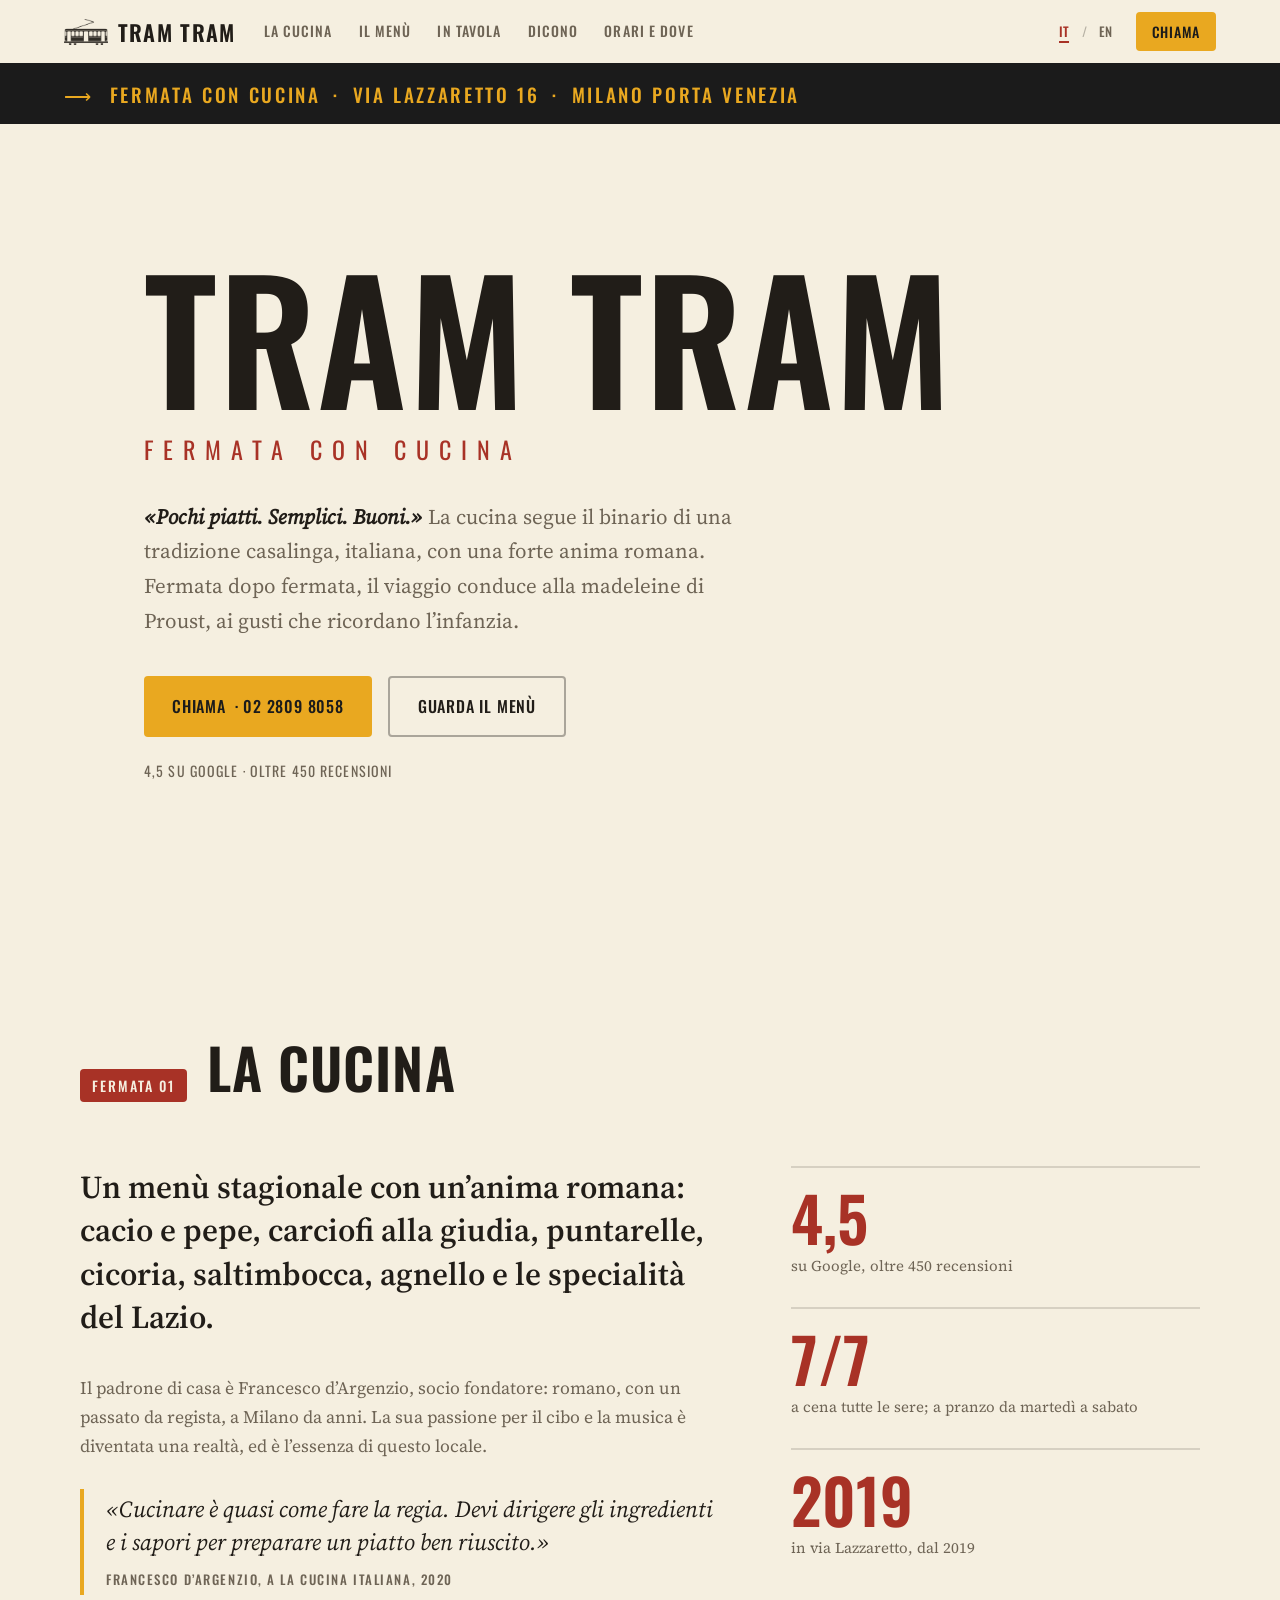
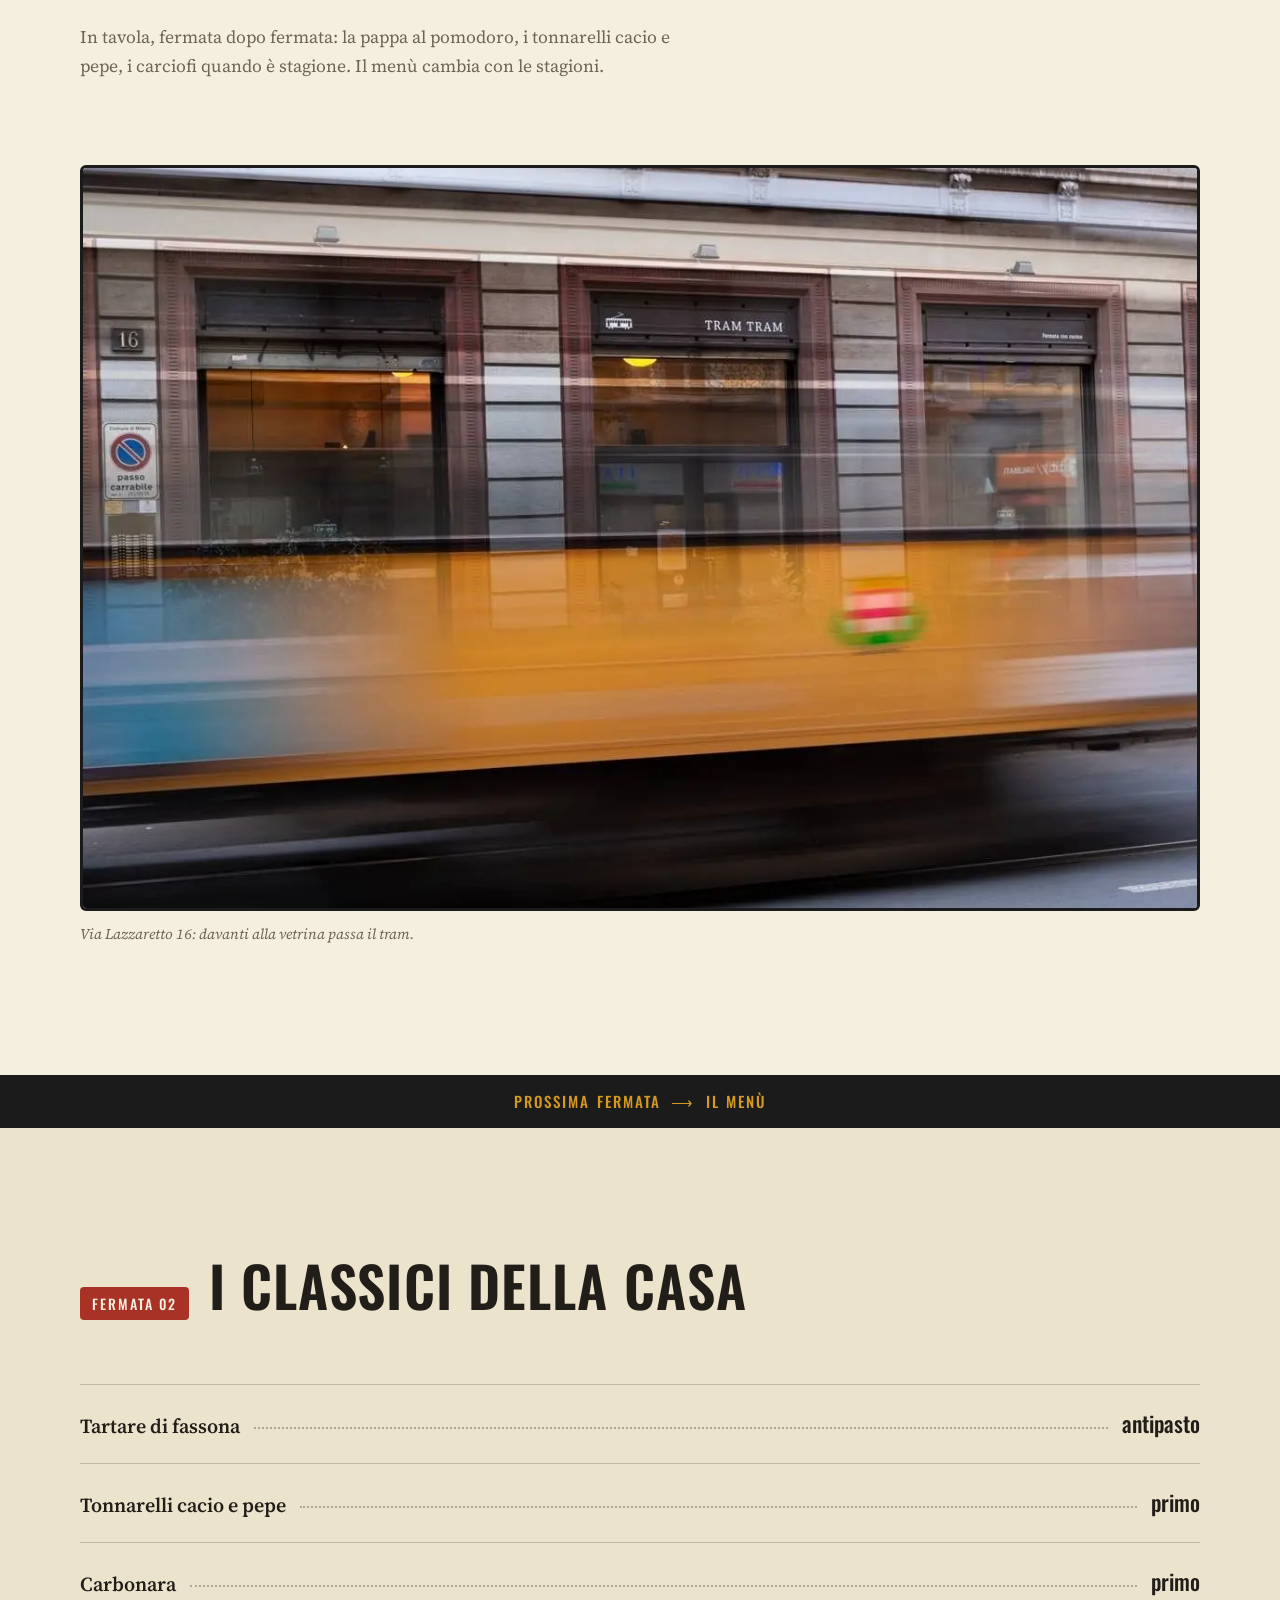
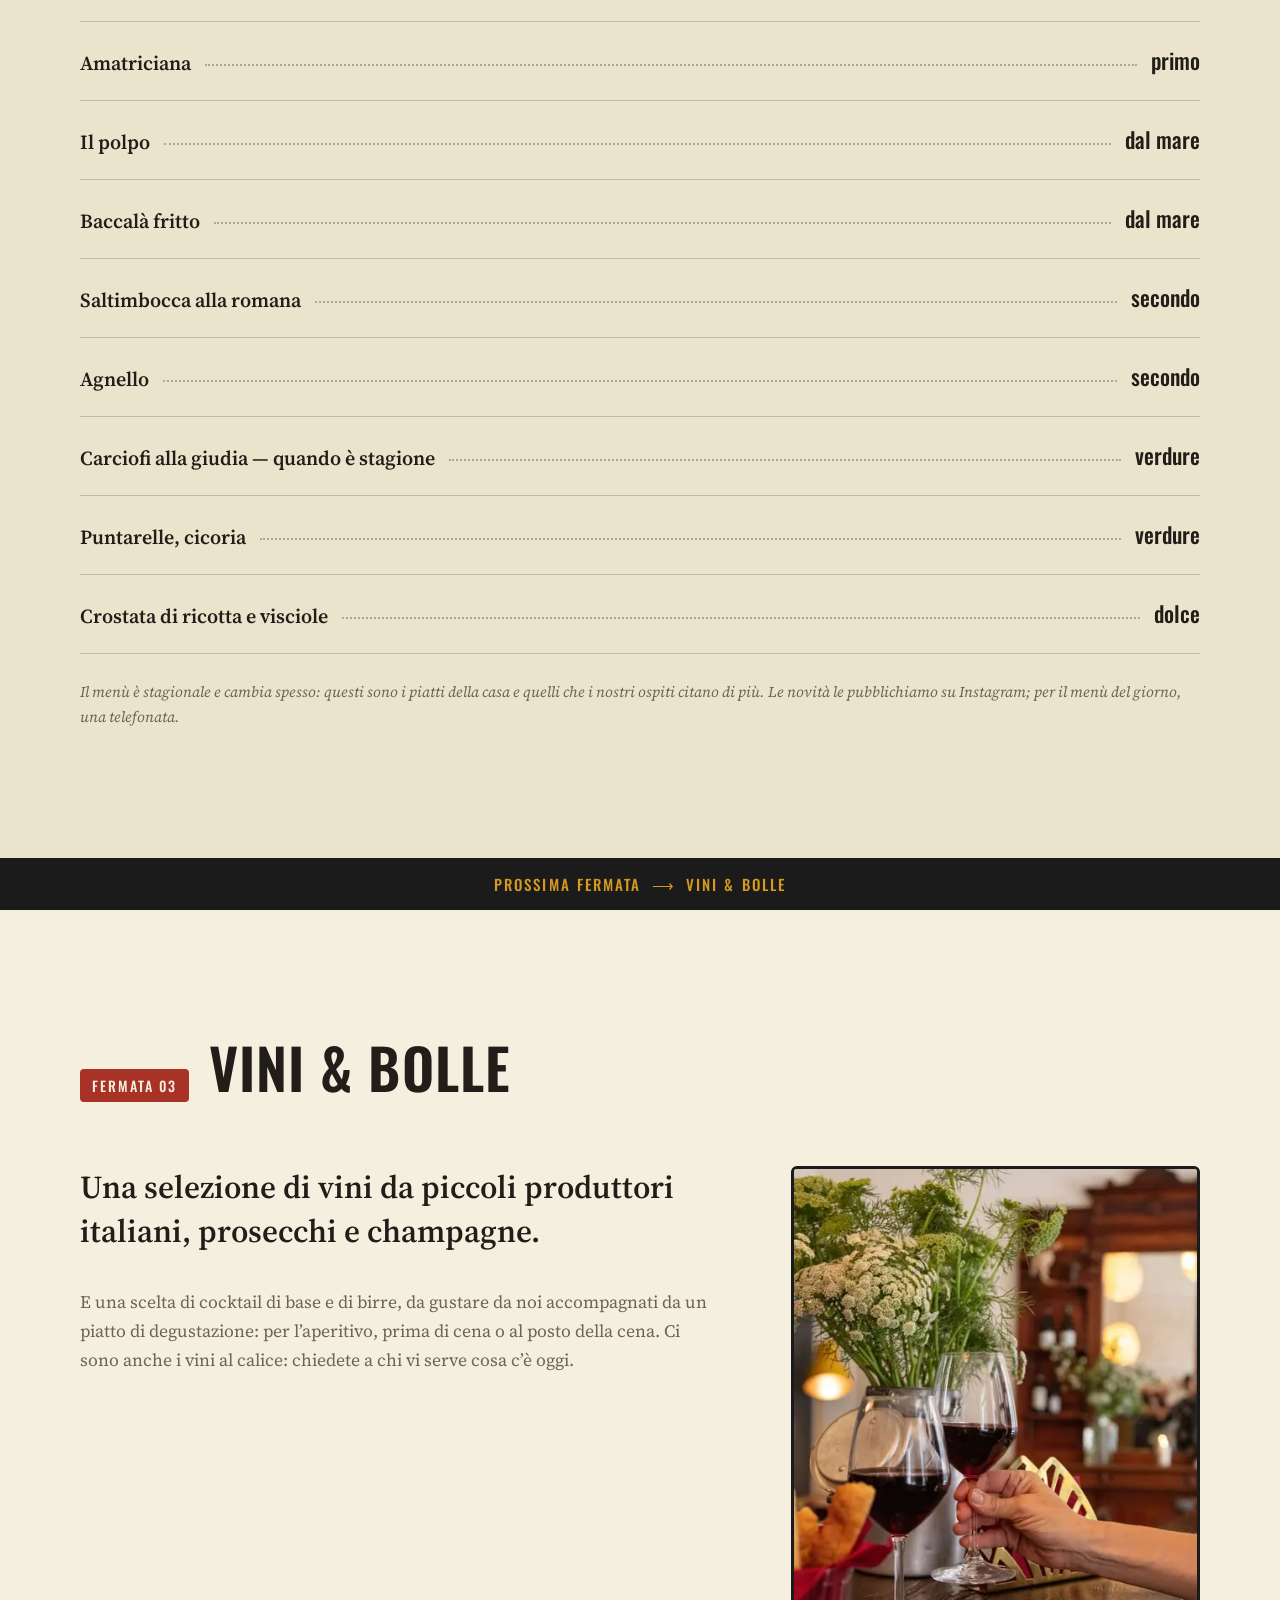
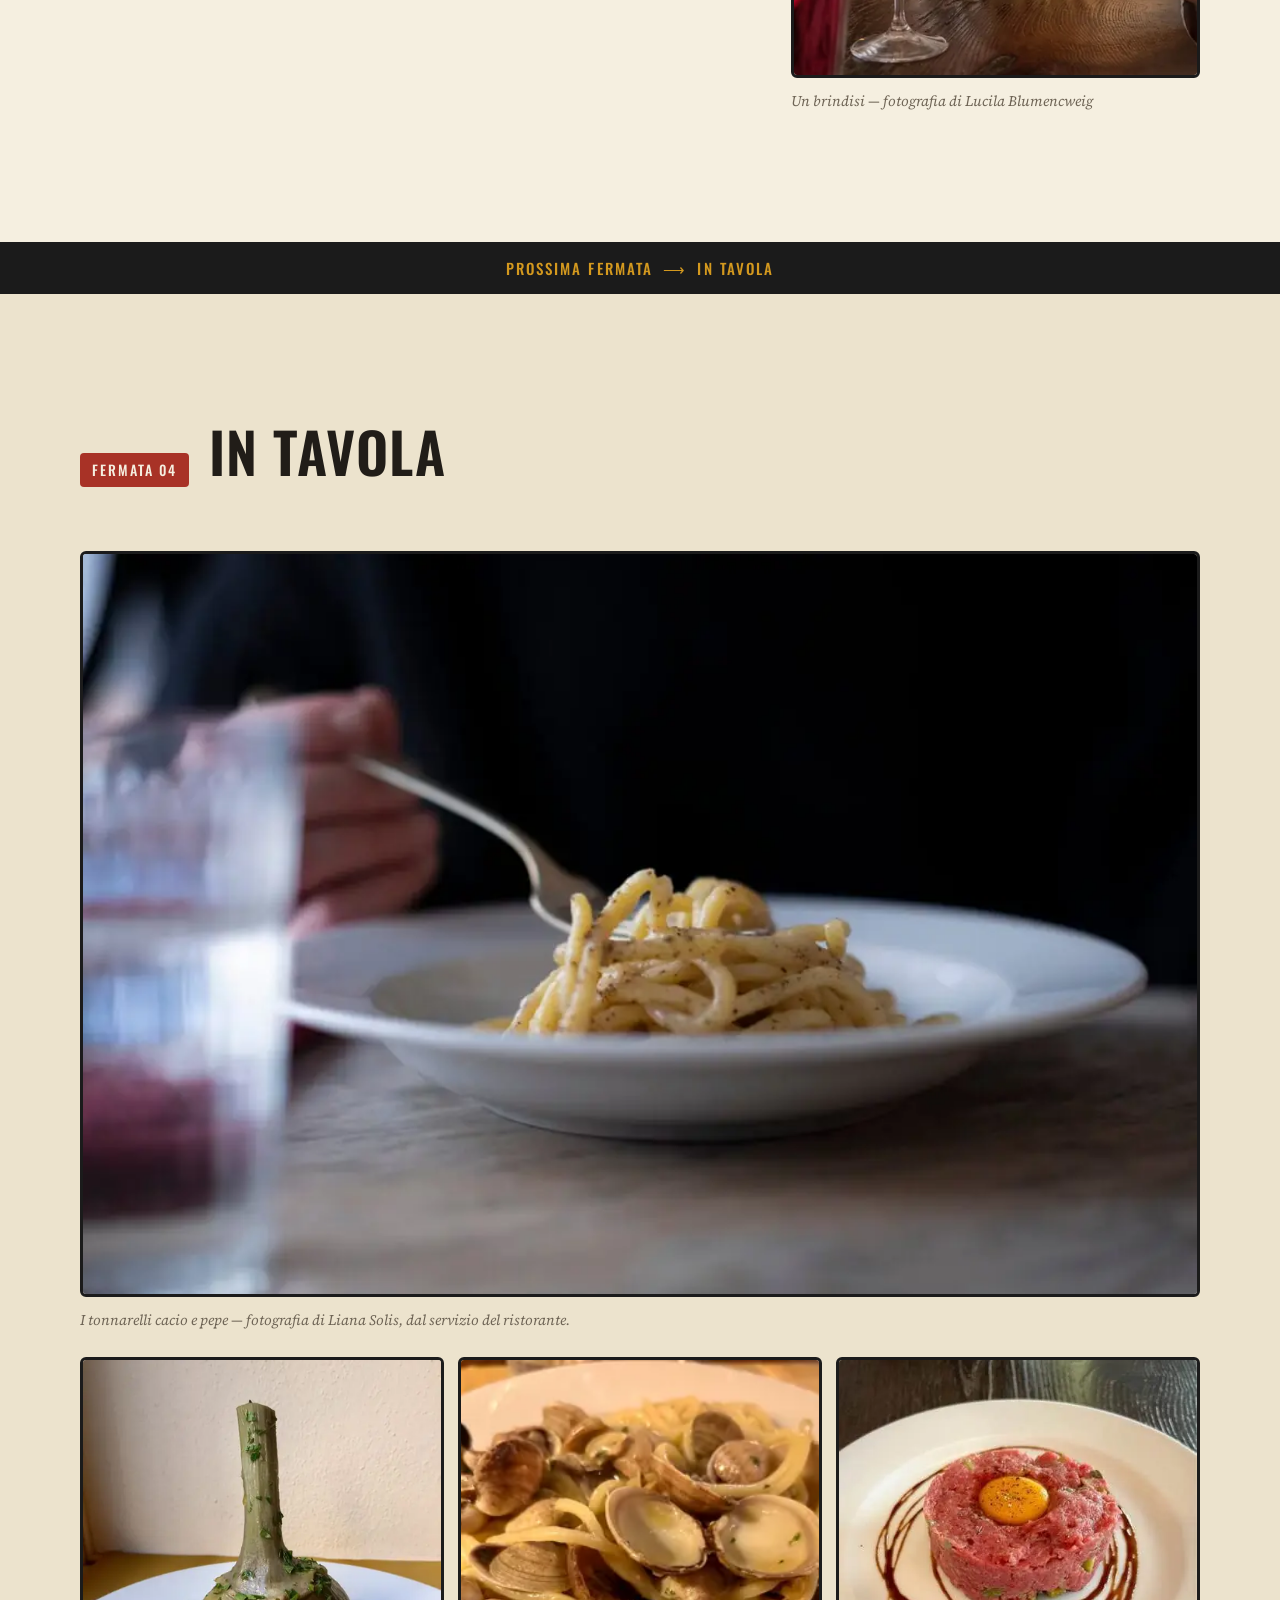
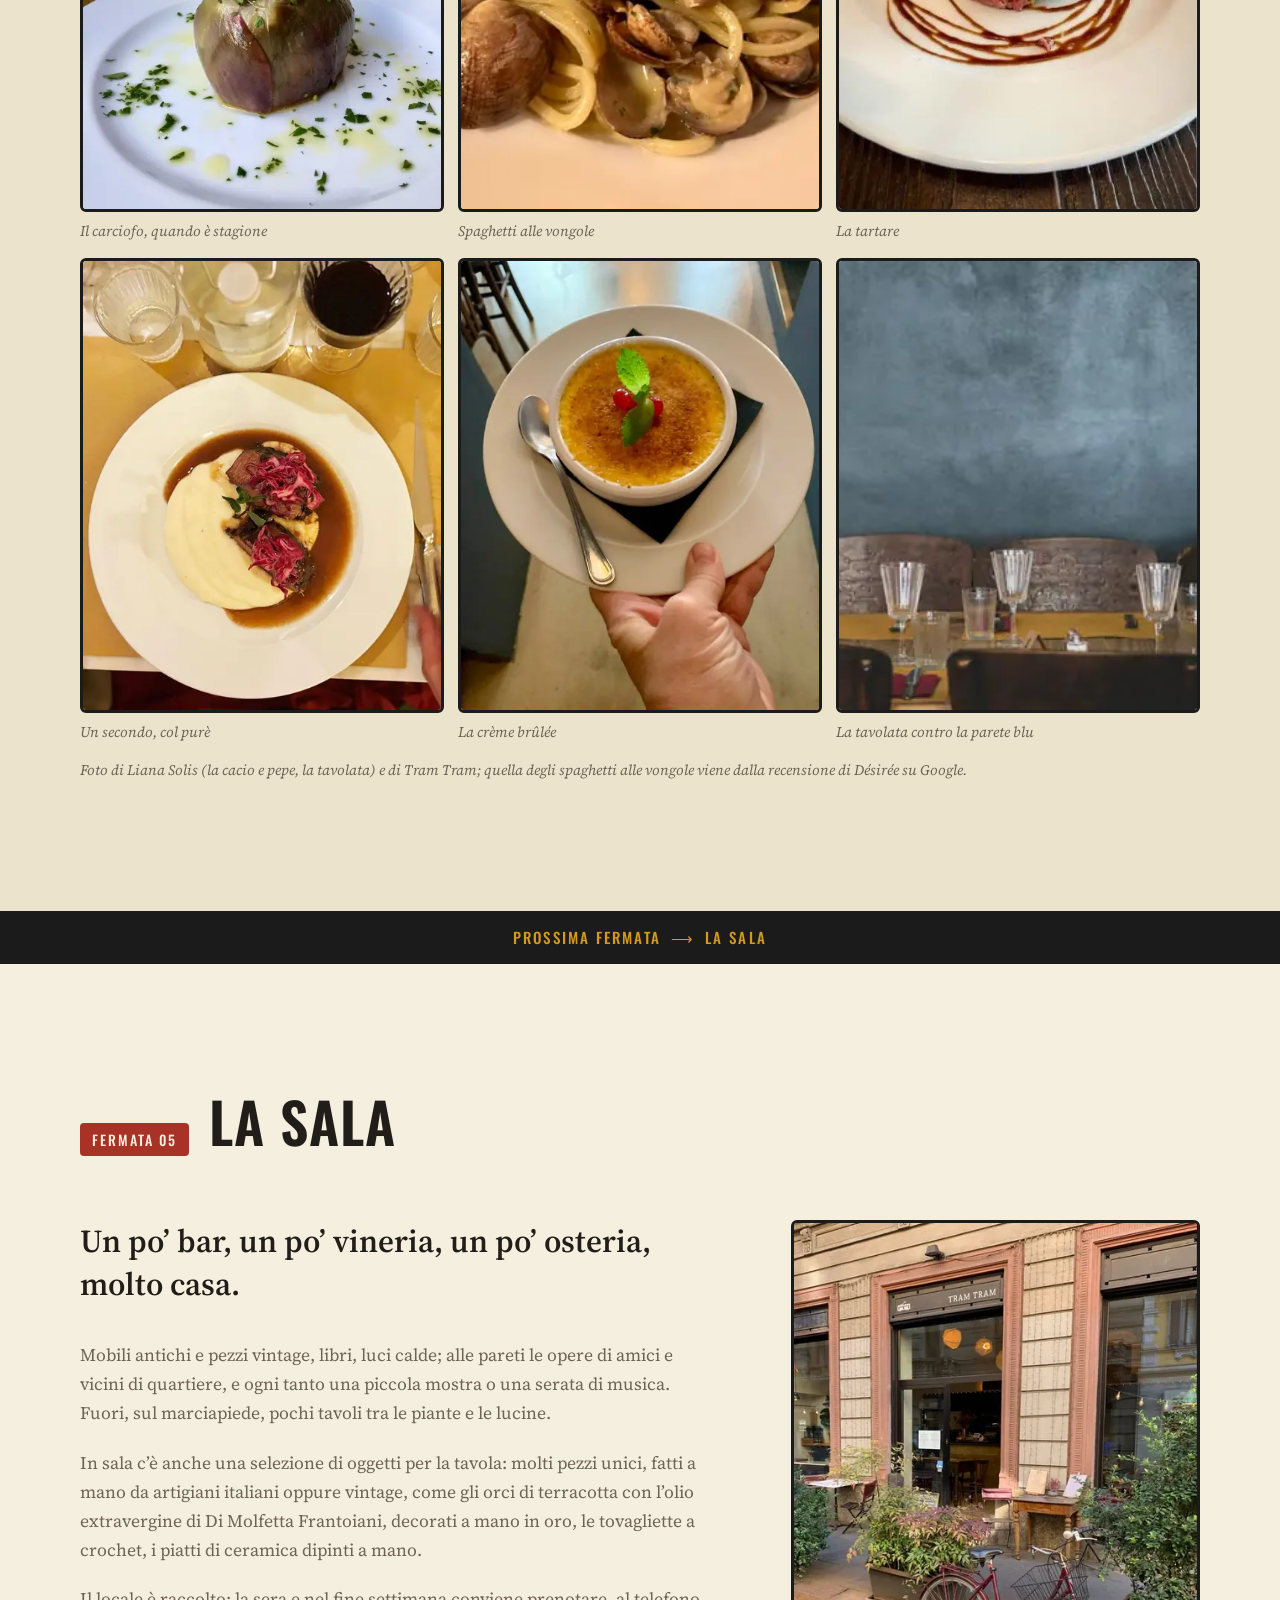
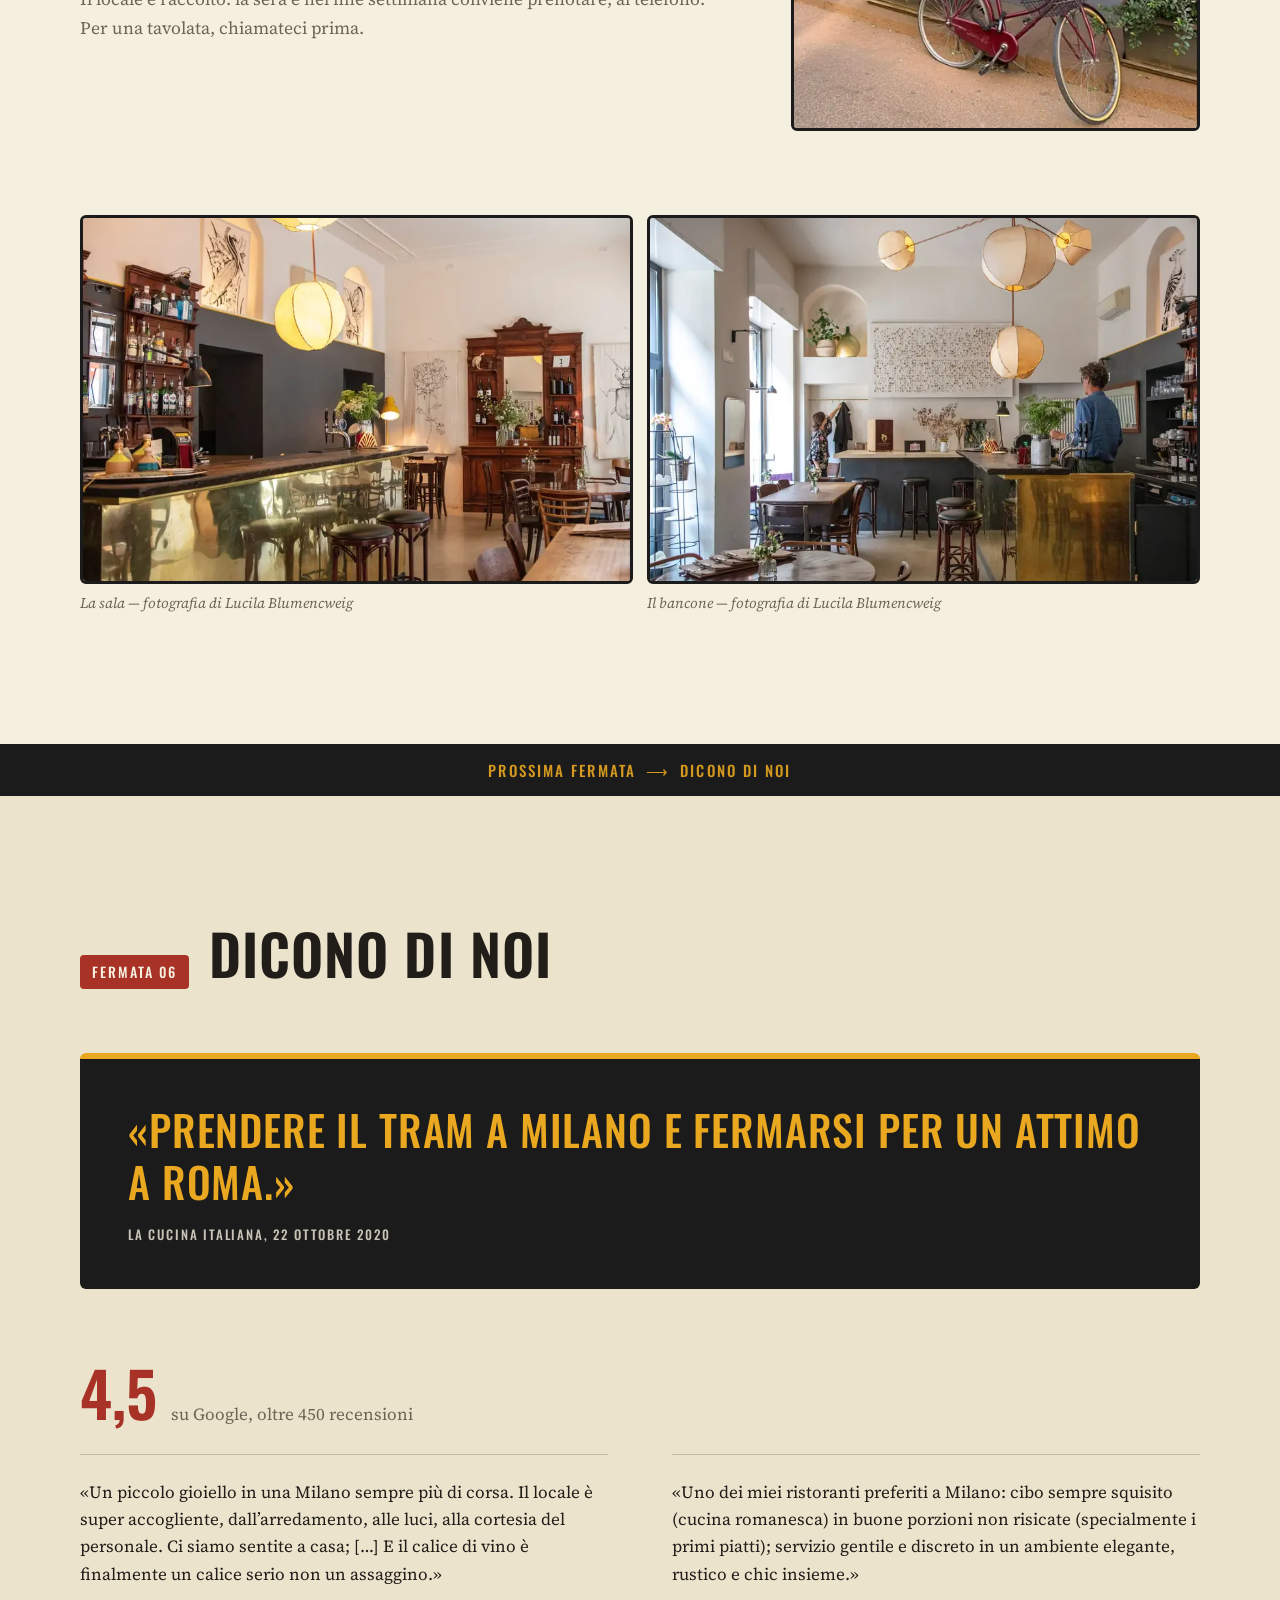
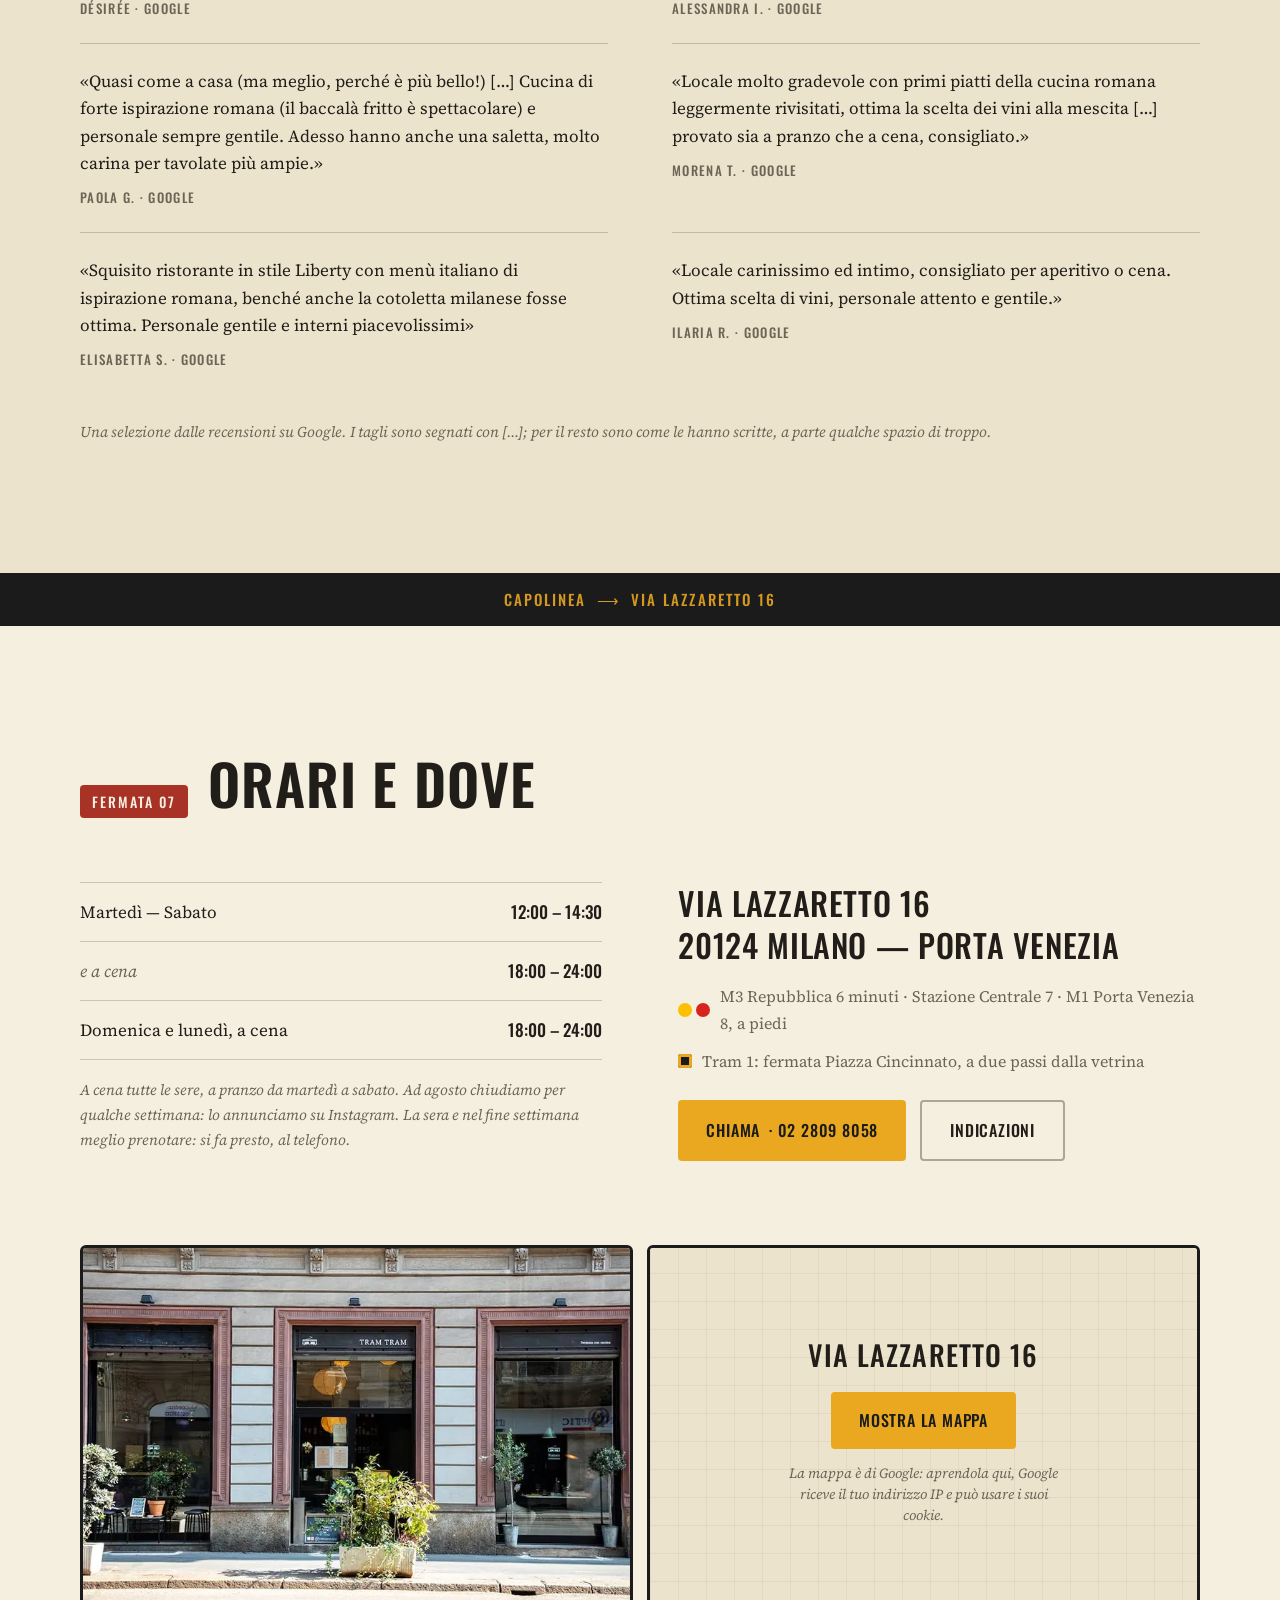
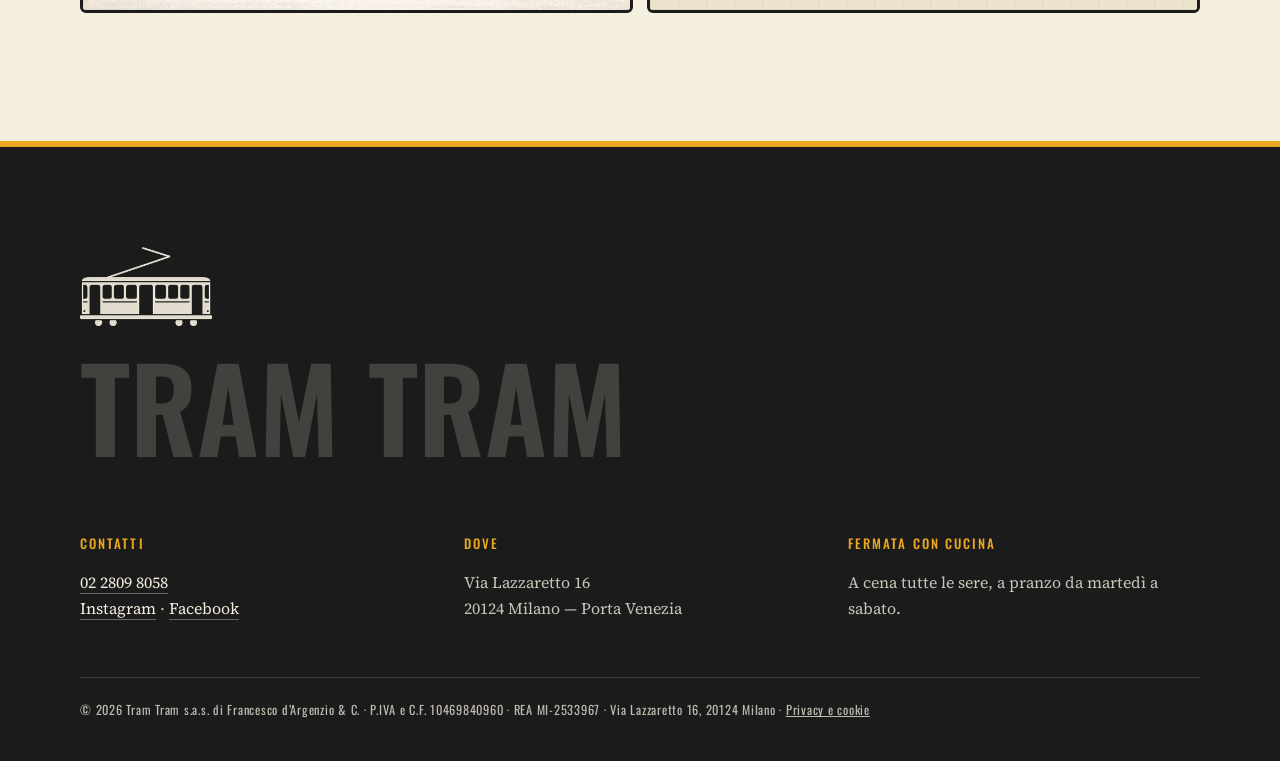
==== commit d3871a4e: "Tram Tram v2: le correzioni dell'audit tecnico - foto in WebP con le misure per il telefono (picture" ====
--- a/index.html
+++ b/index.html
@@ -3,33 +3,39 @@
 <head>
   <meta charset="UTF-8">
   <meta name="viewport" content="width=device-width, initial-scale=1.0">
-  <script>document.documentElement.classList.remove('no-js')</script>
-  <title>Tram Tram Milano — Fermata con cucina | Cucina romana in Via Lazzaretto 16</title>
+  <script>(function(){var r=document.documentElement;r.classList.remove('no-js');try{if(sessionStorage.getItem('tramtram-intro'))r.classList.add('intro-vista')}catch(e){}})()</script>
+  <title>Tram Tram Milano · Fermata con cucina romana a Porta Venezia</title>
   <meta name="robots" content="noindex">
-  <meta name="description" content="Tram Tram Milano, fermata con cucina: cucina casalinga con una forte anima romana in via Lazzaretto 16, Porta Venezia, Milano. Cacio e pepe, carbonara, polpo, carciofi; vini di piccoli produttori. A cena tutte le sere, a pranzo da martedì a sabato. Tel 02 2809 8058.">
-  <meta property="og:title" content="Tram Tram Milano — Fermata con cucina, Via Lazzaretto 16">
-  <meta property="og:description" content="Pochi piatti. Semplici. Buoni. Cucina casalinga con una forte anima romana in via Lazzaretto 16. Tel 02 2809 8058.">
+  <meta name="description" content="Ristorante in Via Lazzaretto 16, Porta Venezia: cucina casalinga dall’anima romana, cacio e pepe, carbonara, polpo, vini al calice. Tel. 02 2809 8058.">
+  <meta property="og:site_name" content="Tram Tram Milano">
+  <meta property="og:title" content="Tram Tram Milano · Fermata con cucina romana a Porta Venezia">
+  <meta property="og:description" content="«Pochi piatti. Semplici. Buoni.» Cucina casalinga dall’anima romana in Via Lazzaretto 16, Milano. Tel. 02 2809 8058.">
   <meta property="og:type" content="website">
   <meta property="og:locale" content="it_IT">
+  <meta property="og:locale:alternate" content="en_GB">
   <meta property="og:url" content="https://rotenzark.github.io/tram-tram-v2/">
   <meta property="og:image" content="https://rotenzark.github.io/tram-tram-v2/img/og.jpg">
+  <meta property="og:image:width" content="1200">
+  <meta property="og:image:height" content="630">
+  <meta property="og:image:alt" content="La vetrina di Tram Tram in Via Lazzaretto 16, con un tram giallo che passa davanti.">
   <meta name="twitter:card" content="summary_large_image">
   <link rel="canonical" href="https://rotenzark.github.io/tram-tram-v2/">
   <meta name="theme-color" content="#F5EFE0">
   <link rel="icon" href="favicon.png?v=2" type="image/png">
   <link rel="apple-touch-icon" href="img/apple-touch-icon.png">
-  <link rel="preconnect" href="https://fonts.googleapis.com">
-  <link rel="preconnect" href="https://fonts.gstatic.com" crossorigin>
-  <link href="https://fonts.googleapis.com/css2?family=Oswald:wght@400;500;600&family=Source+Serif+4:ital,opsz,wght@0,8..60,400;0,8..60,600;1,8..60,400&display=swap" rel="stylesheet">
-  <link rel="stylesheet" href="css/style.css?v=3">
+  <link rel="preload" href="fonts/oswald-400.woff2" as="font" type="font/woff2" crossorigin>
+  <link rel="preload" href="fonts/source-serif-4-400.woff2" as="font" type="font/woff2" crossorigin>
+  <link rel="stylesheet" href="fonts/fonts.css?v=1">
+  <link rel="stylesheet" href="css/style.css?v=4">
   <script type="application/ld+json">
   {
     "@context": "https://schema.org",
     "@type": "Restaurant",
+    "@id": "https://rotenzark.github.io/tram-tram-v2/#ristorante",
     "name": "Tram Tram",
     "alternateName": ["Tram Tram Milano", "Tram Tram. Fermata con cucina"],
     "legalName": "Tram Tram s.a.s. di Francesco d'Argenzio & C.",
-    "vatID": "IT10469840960",
+    "vatID": "10469840960",
     "description": "Fermata con cucina nel quartiere Porta Venezia a Milano: cucina casalinga con una forte anima romana, menù stagionale, vini di piccoli produttori italiani.",
     "telephone": "+390228098058",
     "servesCuisine": ["Cucina romana", "Cucina italiana"],
@@ -46,13 +52,14 @@
       "addressRegion": "MI",
       "addressCountry": "IT"
     },
+    "menu": "https://rotenzark.github.io/tram-tram-v2/#menu",
+    "acceptsReservations": true,
     "hasMap": "https://www.google.com/maps/search/?api=1&query=Tram+Tram%2C+Via+Lazzaretto+16%2C+20124+Milano",
     "sameAs": ["https://www.instagram.com/tramtrammilano/", "https://www.facebook.com/tramtrammilano"],
     "openingHoursSpecification": [
       { "@type": "OpeningHoursSpecification", "dayOfWeek": ["Tuesday","Wednesday","Thursday","Friday","Saturday"], "opens": "12:00", "closes": "14:30" },
       { "@type": "OpeningHoursSpecification", "dayOfWeek": ["Monday","Tuesday","Wednesday","Thursday","Friday","Saturday","Sunday"], "opens": "18:00", "closes": "23:59" }
-    ],
-    "aggregateRating": { "@type": "AggregateRating", "ratingValue": "4.5", "reviewCount": "465", "bestRating": "5" }
+    ]
   }
   </script>
 </head>
@@ -114,7 +121,7 @@
           <a class="btn btn-giallo" href="tel:+390228098058"><span data-i18n="call_cta">Chiama</span>&nbsp;· 02 2809 8058</a>
           <a class="btn btn-ghost" href="#menu" data-i18n="see_menu">Guarda il menù</a>
         </div>
-        <p class="hero-proof" data-i18n="hero_proof">4,5 su Google · 465 recensioni</p>
+        <p class="hero-proof" data-i18n="hero_proof">4,5 su Google · oltre 450 recensioni</p>
       </div>
     </section>
 
@@ -130,17 +137,17 @@
           <p data-i18n="kitchen_p1">Il padrone di casa è Francesco d’Argenzio, socio fondatore: romano, con un passato da regista, a Milano da anni. La sua passione per il cibo e la musica è diventata una realtà, ed è l’essenza di questo locale.</p>
           <blockquote class="voce">
             <p data-i18n="kitchen_quote">«Cucinare è quasi come fare la regia. Devi dirigere gli ingredienti e i sapori per preparare un piatto ben riuscito.»</p>
-            <footer data-i18n="kitchen_quote_by">Francesco d’Argenzio, a La Cucina Italiana</footer>
+            <footer data-i18n="kitchen_quote_by">Francesco d’Argenzio, a La Cucina Italiana, 2020</footer>
           </blockquote>
           <p data-i18n="kitchen_p2">In tavola, fermata dopo fermata: la pappa al pomodoro, i tonnarelli cacio e pepe, i carciofi quando è stagione. Il menù cambia con le stagioni.</p>
         </div>
         <aside class="split-side">
           <div class="stat">
-            <span class="stat-num">4,5</span>
-            <span class="stat-label" data-i18n="stat1">su Google, in 465 recensioni</span>
+            <span class="stat-num" data-i18n="voto_num">4,5</span>
+            <span class="stat-label" data-i18n="stat1">su Google, oltre 450 recensioni</span>
           </div>
           <div class="stat">
-            <span class="stat-num">7/7</span>
+            <span class="stat-num" data-i18n="stat2_num">7/7</span>
             <span class="stat-label" data-i18n="stat2">a cena tutte le sere; a pranzo da martedì a sabato</span>
           </div>
           <div class="stat">
@@ -150,7 +157,7 @@
         </aside>
       </div>
       <figure class="dish dish-largo">
-        <img src="img/tram-vetrina.jpg" width="1200" height="800" alt="La vetrina di Tram Tram in via Lazzaretto 16, con l'insegna «Tram Tram · Fermata con cucina», mentre davanti passa un tram giallo." data-i18n-alt="alt_vetrina">
+        <picture><source type="image/webp" srcset="img/w/tram-vetrina-480.webp 480w, img/w/tram-vetrina-800.webp 800w, img/w/tram-vetrina-1200.webp 1200w" sizes="(max-width: 1184px) 92vw, 1120px"><img decoding="async" src="img/tram-vetrina.jpg" width="1200" height="800" alt="La vetrina di Tram Tram in via Lazzaretto 16, con l'insegna «Tram Tram · Fermata con cucina», mentre davanti passa un tram giallo." data-i18n-alt="alt_vetrina"></picture>
         <figcaption class="dish-caption" data-i18n="cap_vetrina">Via Lazzaretto 16: davanti alla vetrina passa il tram.</figcaption>
       </figure>
     </section>
@@ -178,7 +185,7 @@
         <li class="ledger-row"><span class="ledger-name" data-i18n="m10">Puntarelle, cicoria</span><span class="ledger-dots" aria-hidden="true"></span><span class="ledger-price" data-i18n="c_verdure">verdure</span></li>
         <li class="ledger-row"><span class="ledger-name" data-i18n="m11">Crostata di ricotta e visciole</span><span class="ledger-dots" aria-hidden="true"></span><span class="ledger-price" data-i18n="c_dolce">dolce</span></li>
       </ul>
-      <p class="ledger-note" data-i18n="menu_note">Il menù è stagionale e cambia spesso: questi sono i piatti della casa e quelli che i nostri ospiti citano di più. Il menù di oggi è sul nostro Instagram, oppure con una telefonata.</p>
+      <p class="ledger-note" data-i18n="menu_note">Il menù è stagionale e cambia spesso: questi sono i piatti della casa e quelli che i nostri ospiti citano di più. Le novità le pubblichiamo su Instagram; per il menù del giorno, una telefonata.</p>
     </section>
 
     <div class="board board-divider" aria-hidden="true">
@@ -197,7 +204,8 @@
           <p data-i18n="wine_p1">E una scelta di cocktail di base e di birre, da gustare da noi accompagnati da un piatto di degustazione: per l’aperitivo, prima di cena o al posto della cena. Ci sono anche i vini al calice: chiedete a chi vi serve cosa c’è oggi.</p>
         </div>
         <figure class="dish dish-alto">
-          <img src="img/calici.jpg" width="900" height="1350" alt="Due calici di vino rosso alzati per un brindisi sopra un tavolo di legno." data-i18n-alt="alt_calici">
+          <picture><source type="image/webp" srcset="img/w/calici-480.webp 480w, img/w/calici-800.webp 800w, img/w/calici-900.webp 900w" sizes="(max-width: 900px) 92vw, 410px"><img decoding="async" src="img/calici.jpg" width="900" height="1350" alt="Due calici di vino rosso alzati per un brindisi sopra un tavolo di legno." data-i18n-alt="alt_calici"></picture>
+          <figcaption class="dish-caption" data-i18n="cap_calici">Un brindisi — fotografia di Lucila Blumencweig</figcaption>
         </figure>
       </div>
     </section>
@@ -213,18 +221,18 @@
         <h2 data-i18n="table_title">In tavola</h2>
       </div>
       <figure class="dish">
-        <img src="img/cacio-pepe.jpg" width="1024" height="683" alt="I tonnarelli cacio e pepe di Tram Tram, serviti nel piatto fondo" data-i18n-alt="alt1">
+        <picture><source type="image/webp" srcset="img/w/cacio-pepe-480.webp 480w, img/w/cacio-pepe-800.webp 800w, img/w/cacio-pepe-1024.webp 1024w" sizes="(max-width: 1184px) 92vw, 1120px"><img decoding="async" src="img/cacio-pepe.jpg" width="1024" height="683" alt="I tonnarelli cacio e pepe di Tram Tram, serviti nel piatto fondo" data-i18n-alt="alt1"></picture>
         <figcaption class="dish-caption" data-i18n="dish_caption">I tonnarelli cacio e pepe — fotografia di Liana Solis, dal servizio del ristorante.</figcaption>
       </figure>
       <div class="galleria">
-        <figure class="g-foto"><img src="img/carciofo.jpg" width="900" height="1200" alt="Un carciofo alla romana col gambo, nel piatto bianco." data-i18n-alt="alt_carciofo"><figcaption data-i18n="cap_carciofo">Il carciofo, quando è stagione</figcaption></figure>
-        <figure class="g-foto"><img src="img/vongole.jpg" width="1200" height="900" alt="Un piatto di spaghetti alle vongole." data-i18n-alt="alt_vongole"><figcaption data-i18n="cap_vongole">Spaghetti alle vongole</figcaption></figure>
-        <figure class="g-foto"><img src="img/tartare.jpg" width="461" height="615" alt="Una tartare col tuorlo d'uovo, nel piatto bianco." data-i18n-alt="alt_tartare"><figcaption data-i18n="cap_tartare">La tartare</figcaption></figure>
-        <figure class="g-foto"><img src="img/secondo.jpg" width="900" height="1147" alt="Un secondo di carne sul purè, col cavolo rosso e il fondo di cottura." data-i18n-alt="alt_secondo"><figcaption data-i18n="cap_secondo">Un secondo, col purè</figcaption></figure>
-        <figure class="g-foto"><img src="img/crema.jpg" width="900" height="1200" alt="Una crème brûlée in una cocotte bianca, portata in mano." data-i18n-alt="alt_crema"><figcaption data-i18n="cap_crema">La crème brûlée</figcaption></figure>
-        <figure class="g-foto"><img src="img/tavolo.jpg" width="1600" height="1067" alt="I tavoli di legno contro la parete blu, coi calici pronti." data-i18n-alt="alt_tavolo"><figcaption data-i18n="cap_tavolo">I tavoli, pronti per la sera</figcaption></figure>
-      </div>
-      <p class="gallery-note" data-i18n="g_note">Le foto sono nostre; quella delle vongole è di un’ospite, dalla sua recensione su Google.</p>
+        <figure class="g-foto"><picture><source type="image/webp" srcset="img/w/carciofo-480.webp 480w, img/w/carciofo-800.webp 800w, img/w/carciofo-900.webp 900w" sizes="(max-width: 860px) 45vw, 370px"><img decoding="async" src="img/carciofo.jpg" width="900" height="1200" alt="Un carciofo alla romana col gambo, nel piatto bianco." data-i18n-alt="alt_carciofo"></picture><figcaption data-i18n="cap_carciofo">Il carciofo, quando è stagione</figcaption></figure>
+        <figure class="g-foto"><picture><source type="image/webp" srcset="img/w/vongole-480.webp 480w, img/w/vongole-800.webp 800w, img/w/vongole-1200.webp 1200w" sizes="(max-width: 860px) 45vw, 370px"><img decoding="async" src="img/vongole.jpg" width="1200" height="900" alt="Un piatto di spaghetti alle vongole." data-i18n-alt="alt_vongole"></picture><figcaption data-i18n="cap_vongole">Spaghetti alle vongole</figcaption></figure>
+        <figure class="g-foto"><picture><source type="image/webp" srcset="img/w/tartare-461.webp 461w" sizes="(max-width: 860px) 45vw, 370px"><img decoding="async" src="img/tartare.jpg" width="461" height="615" alt="Una tartare col tuorlo d'uovo, nel piatto bianco." data-i18n-alt="alt_tartare"></picture><figcaption data-i18n="cap_tartare">La tartare</figcaption></figure>
+        <figure class="g-foto"><picture><source type="image/webp" srcset="img/w/secondo-480.webp 480w, img/w/secondo-800.webp 800w, img/w/secondo-900.webp 900w" sizes="(max-width: 860px) 45vw, 370px"><img decoding="async" src="img/secondo.jpg" width="900" height="1147" alt="Un secondo di carne sul purè, col cavolo rosso e il fondo di cottura." data-i18n-alt="alt_secondo"></picture><figcaption data-i18n="cap_secondo">Un secondo, col purè</figcaption></figure>
+        <figure class="g-foto"><picture><source type="image/webp" srcset="img/w/crema-480.webp 480w, img/w/crema-800.webp 800w, img/w/crema-900.webp 900w" sizes="(max-width: 860px) 45vw, 370px"><img decoding="async" src="img/crema.jpg" width="900" height="1200" alt="Una crème brûlée in una cocotte bianca, portata in mano." data-i18n-alt="alt_crema"></picture><figcaption data-i18n="cap_crema">La crème brûlée</figcaption></figure>
+        <figure class="g-foto"><picture><source type="image/webp" srcset="img/w/tavolo-480.webp 480w, img/w/tavolo-800.webp 800w, img/w/tavolo-1200.webp 1200w, img/w/tavolo-1600.webp 1600w" sizes="(max-width: 860px) 45vw, 370px"><img decoding="async" src="img/tavolo.jpg" width="1600" height="1067" alt="I tavoli di legno contro la parete blu, coi calici pronti." data-i18n-alt="alt_tavolo"></picture><figcaption data-i18n="cap_tavolo">La tavolata contro la parete blu</figcaption></figure>
+      </div>
+      <p class="gallery-note" data-i18n="g_note">Foto di Liana Solis (la cacio e pepe, la tavolata) e di Tram Tram; quella degli spaghetti alle vongole viene dalla recensione di Désirée su Google.</p>
     </section>
 
     <div class="board board-divider" aria-hidden="true">
@@ -241,16 +249,16 @@
         <div class="split-main">
           <p class="pull" data-i18n="room_pull">Un po’ bar, un po’ vineria, un po’ osteria, molto casa.</p>
           <p data-i18n="room_p1">Mobili antichi e pezzi vintage, libri, luci calde; alle pareti le opere di amici e vicini di quartiere, e ogni tanto una piccola mostra o una serata di musica. Fuori, sul marciapiede, pochi tavoli tra le piante e le lucine.</p>
-          <p data-i18n="room_p2">In sala c’è anche una selezione di oggetti per la tavola: molti pezzi unici, fatti a mano da artigiani italiani oppure vintage, come gli orci di terracotta di Molfetta Frantoiani decorati a mano con oro, le tovagliette a crochet, i piatti di ceramica dipinti a mano.</p>
+          <p data-i18n="room_p2">In sala c’è anche una selezione di oggetti per la tavola: molti pezzi unici, fatti a mano da artigiani italiani oppure vintage, come gli orci di terracotta con l’olio extravergine di Di Molfetta Frantoiani, decorati a mano in oro, le tovagliette a crochet, i piatti di ceramica dipinti a mano.</p>
           <p data-i18n="room_p3">Il locale è raccolto: la sera e nel fine settimana conviene prenotare, al telefono. Per una tavolata, chiamateci prima.</p>
         </div>
         <figure class="dish dish-alto">
-          <img src="img/fuori.jpg" width="900" height="1311" alt="Il marciapiede davanti a Tram Tram: le piante in vaso, una bicicletta rossa, un tavolino." data-i18n-alt="alt_fuori">
+          <picture><source type="image/webp" srcset="img/w/fuori-480.webp 480w, img/w/fuori-800.webp 800w, img/w/fuori-900.webp 900w" sizes="(max-width: 900px) 92vw, 410px"><img decoding="async" src="img/fuori.jpg" width="900" height="1311" alt="Il marciapiede davanti a Tram Tram: le piante in vaso, una bicicletta rossa, un tavolino." data-i18n-alt="alt_fuori"></picture>
         </figure>
       </div>
       <div class="galleria galleria-due">
-        <figure class="g-foto"><img src="img/sala.jpg" width="1600" height="1296" alt="La sala: il bancone in ottone con gli sgabelli, le lanterne di carta, la specchiera di legno e i grandi disegni alle pareti." data-i18n-alt="alt_sala"><figcaption data-i18n="cap_sala">La sala — fotografia di Lucila Blumencweig</figcaption></figure>
-        <figure class="g-foto"><img src="img/bancone.jpg" width="1600" height="1067" alt="Il bancone e il fondo della sala, con le nicchie e le lanterne." data-i18n-alt="alt_bancone"><figcaption data-i18n="cap_bancone">Il bancone</figcaption></figure>
+        <figure class="g-foto"><picture><source type="image/webp" srcset="img/w/sala-480.webp 480w, img/w/sala-800.webp 800w, img/w/sala-1200.webp 1200w, img/w/sala-1600.webp 1600w" sizes="(max-width: 860px) 92vw, 555px"><img decoding="async" src="img/sala.jpg" width="1600" height="1296" alt="La sala: il bancone in ottone con gli sgabelli, le lanterne di carta, la specchiera di legno e i grandi disegni alle pareti." data-i18n-alt="alt_sala"></picture><figcaption data-i18n="cap_sala">La sala — fotografia di Lucila Blumencweig</figcaption></figure>
+        <figure class="g-foto"><picture><source type="image/webp" srcset="img/w/bancone-480.webp 480w, img/w/bancone-800.webp 800w, img/w/bancone-1200.webp 1200w, img/w/bancone-1600.webp 1600w" sizes="(max-width: 860px) 92vw, 555px"><img decoding="async" src="img/bancone.jpg" width="1600" height="1067" alt="Il bancone e il fondo della sala, con le nicchie e le lanterne." data-i18n-alt="alt_bancone"></picture><figcaption data-i18n="cap_bancone">Il bancone — fotografia di Lucila Blumencweig</figcaption></figure>
       </div>
     </section>
 
@@ -268,16 +276,16 @@
         <p data-i18n="press_quote">«Prendere il tram a Milano e fermarsi per un attimo a Roma.»</p>
         <footer data-i18n="press_by">La Cucina Italiana, 22 ottobre 2020</footer>
       </blockquote>
-      <p class="voto"><span class="stat-num">4,5</span> <span class="stat-label" data-i18n="rev_rating">su Google, in 465 recensioni</span></p>
-      <ul class="recensioni">
-        <li class="recensione"><p class="recensione-testo">«Un piccolo gioiello in una Milano sempre più di corsa. Il locale è super accogliente, dall’arredamento, alle luci, alla cortesia del personale. Ci siamo sentite a casa; […] E il calice di vino è finalmente un calice serio non un assaggino.»</p><p class="recensione-chi">Désirée · <span data-i18n="g26">Google, 2026</span></p></li>
-        <li class="recensione"><p class="recensione-testo">«Uno dei miei ristoranti preferiti a Milano: cibo sempre squisito (cucina romanesca) in buone porzioni non risicate (specialmente i primi piatti); servizio gentile e discreto in un ambiente elegante, rustico e chic insieme.»</p><p class="recensione-chi">Alessandra I. · <span data-i18n="g25">Google, 2025</span></p></li>
-        <li class="recensione"><p class="recensione-testo">«Quasi come a casa (ma meglio, perché è più bello!) […] Cucina di forte ispirazione romana (il baccalà fritto è spettacolare) e personale sempre gentile.»</p><p class="recensione-chi">Paola G. · <span data-i18n="g22">Google, 2022</span></p></li>
-        <li class="recensione"><p class="recensione-testo">«Locale molto gradevole con primi piatti della cucina romana leggermente rivisitati, ottima la scelta dei vini alla mescita […] provato sia a pranzo che a cena, consigliato.»</p><p class="recensione-chi">Morena T. · <span data-i18n="g24">Google, 2024</span></p></li>
-        <li class="recensione"><p class="recensione-testo">«Squisito ristorante in stile Liberty con menù italiano di ispirazione romana, benché anche la cotoletta milanese fosse ottima. Personale gentile e interni piacevolissimi»</p><p class="recensione-chi">Elisabetta S. · <span data-i18n="g25">Google, 2025</span></p></li>
-        <li class="recensione"><p class="recensione-testo">«Locale carinissimo ed intimo, consigliato per aperitivo o cena. Ottima scelta di vini, personale attento e gentile.»</p><p class="recensione-chi">Ilaria R. · <span data-i18n="g25">Google, 2025</span></p></li>
+      <p class="voto"><span class="stat-num" data-i18n="voto_num">4,5</span> <span class="stat-label" data-i18n="rev_rating">su Google, oltre 450 recensioni</span></p>
+      <ul class="recensioni" lang="it">
+        <li class="recensione"><p class="recensione-testo">«Un piccolo gioiello in una Milano sempre più di corsa. Il locale è super accogliente, dall’arredamento, alle luci, alla cortesia del personale. Ci siamo sentite a casa; […] E il calice di vino è finalmente un calice serio non un assaggino.»</p><p class="recensione-chi">Désirée · <span data-i18n="g_src">Google</span></p></li>
+        <li class="recensione"><p class="recensione-testo">«Uno dei miei ristoranti preferiti a Milano: cibo sempre squisito (cucina romanesca) in buone porzioni non risicate (specialmente i primi piatti); servizio gentile e discreto in un ambiente elegante, rustico e chic insieme.»</p><p class="recensione-chi">Alessandra I. · <span data-i18n="g_src">Google</span></p></li>
+        <li class="recensione"><p class="recensione-testo">«Quasi come a casa (ma meglio, perché è più bello!) […] Cucina di forte ispirazione romana (il baccalà fritto è spettacolare) e personale sempre gentile. Adesso hanno anche una saletta, molto carina per tavolate più ampie.»</p><p class="recensione-chi">Paola G. · <span data-i18n="g_src">Google</span></p></li>
+        <li class="recensione"><p class="recensione-testo">«Locale molto gradevole con primi piatti della cucina romana leggermente rivisitati, ottima la scelta dei vini alla mescita […] provato sia a pranzo che a cena, consigliato.»</p><p class="recensione-chi">Morena T. · <span data-i18n="g_src">Google</span></p></li>
+        <li class="recensione"><p class="recensione-testo">«Squisito ristorante in stile Liberty con menù italiano di ispirazione romana, benché anche la cotoletta milanese fosse ottima. Personale gentile e interni piacevolissimi»</p><p class="recensione-chi">Elisabetta S. · <span data-i18n="g_src">Google</span></p></li>
+        <li class="recensione"><p class="recensione-testo">«Locale carinissimo ed intimo, consigliato per aperitivo o cena. Ottima scelta di vini, personale attento e gentile.»</p><p class="recensione-chi">Ilaria R. · <span data-i18n="g_src">Google</span></p></li>
       </ul>
-      <p class="ledger-note" data-i18n="rev_note">Dalle recensioni su Google, come sono state scritte.</p>
+      <p class="ledger-note" data-i18n="rev_note">Una selezione dalle recensioni su Google. I tagli sono segnati con […]; per il resto sono come le hanno scritte, a parte qualche spazio di troppo.</p>
     </section>
 
     <div class="board board-divider" aria-hidden="true">
@@ -300,15 +308,15 @@
               <tr><th scope="row" data-i18n="sun_mon">Domenica e lunedì, a cena</th><td>18:00 – 24:00</td></tr>
             </tbody>
           </table>
-          <p class="hours-note" data-i18n="hours_note">A cena tutte le sere, a pranzo da martedì a sabato. In agosto chiudiamo per le vacanze: le date sono sul nostro Instagram. La sera e nel fine settimana meglio prenotare: si fa presto, al telefono.</p>
+          <p class="hours-note" data-i18n="hours_note">A cena tutte le sere, a pranzo da martedì a sabato. Ad agosto chiudiamo per qualche settimana: lo annunciamo su Instagram. La sera e nel fine settimana meglio prenotare: si fa presto, al telefono.</p>
         </div>
         <div class="where">
           <address class="where-address">
             Via Lazzaretto 16<br>
             20124 Milano — Porta Venezia
           </address>
-          <p class="where-metro"><span class="metro-dot m3-dot" aria-hidden="true"></span><span class="metro-dot" aria-hidden="true"></span> <span data-i18n="metro">M3 Repubblica e M1 Porta Venezia, a pochi minuti a piedi</span></p>
-          <p class="where-metro"><span class="metro-dot tram-dot" aria-hidden="true"></span> <span data-i18n="tram">In via Lazzaretto passa il tram: lo vedete dalla vetrina</span></p>
+          <p class="where-metro"><span class="metro-dot m3-dot" aria-hidden="true"></span><span class="metro-dot" aria-hidden="true"></span> <span data-i18n="metro">M3 Repubblica 6 minuti · Stazione Centrale 7 · M1 Porta Venezia 8, a piedi</span></p>
+          <p class="where-metro"><span class="metro-dot tram-dot" aria-hidden="true"></span> <span data-i18n="tram">Tram 1: fermata Piazza Cincinnato, a due passi dalla vetrina</span></p>
           <div class="where-azioni">
             <a class="btn btn-giallo" href="tel:+390228098058"><span data-i18n="call_cta">Chiama</span>&nbsp;· 02 2809 8058</a>
             <a class="btn btn-ghost" href="https://www.google.com/maps/dir/?api=1&amp;destination=Tram+Tram%2C+Via+Lazzaretto+16%2C+20124+Milano" target="_blank" rel="noopener" data-i18n="maps">Indicazioni</a>
@@ -317,10 +325,14 @@
       </div>
       <div class="mappa-riga">
         <figure class="dish">
-          <img src="img/facciata.jpg" width="1017" height="645" alt="La facciata di Tram Tram in via Lazzaretto 16: tre vetrine con l'insegna e le piante sul marciapiede." data-i18n-alt="alt_facciata">
+          <picture><source type="image/webp" srcset="img/w/facciata-480.webp 480w, img/w/facciata-800.webp 800w, img/w/facciata-1017.webp 1017w" sizes="(max-width: 860px) 92vw, 555px"><img decoding="async" src="img/facciata.jpg" width="1017" height="645" alt="La facciata di Tram Tram in via Lazzaretto 16: tre vetrine con l'insegna e le piante sul marciapiede." data-i18n-alt="alt_facciata"></picture>
         </figure>
-        <div class="cartina">
-          <iframe title="Mappa: Tram Tram, Via Lazzaretto 16, Milano" data-i18n-title="map_title" src="https://maps.google.com/maps?q=Tram%20Tram%2C%20Via%20Lazzaretto%2016%2C%2020124%20Milano&amp;z=16&amp;output=embed" width="600" height="400" loading="lazy" referrerpolicy="no-referrer-when-downgrade"></iframe>
+        <div class="cartina" data-mappa="https://www.google.com/maps?q=Tram%20Tram%2C%20Via%20Lazzaretto%2016%2C%2020124%20Milano&amp;z=16&amp;output=embed">
+          <div class="cartina-velo">
+            <p class="cartina-indirizzo">Via Lazzaretto 16</p>
+            <a class="btn btn-giallo cartina-btn" href="https://www.google.com/maps/search/?api=1&amp;query=Tram+Tram%2C+Via+Lazzaretto+16%2C+20124+Milano" data-i18n="map_btn">Mostra la mappa</a>
+            <p class="cartina-nota" data-i18n="map_note">La mappa è di Google: aprendola qui, Google riceve il tuo indirizzo IP e può usare i suoi cookie.</p>
+          </div>
         </div>
       </div>
     </section>
@@ -330,7 +342,7 @@
   <!-- ============ FOOTER ============ -->
   <footer class="footer">
     <img class="footer-tram" src="img/logo-tram-crema.png" width="240" height="143" alt="">
-    <p class="footer-wordmark" aria-hidden="true">Tram Tram</p>
+    <div class="footer-wordmark" aria-hidden="true"></div>
     <div class="footer-cols">
       <div>
         <h3 data-i18n="f_contacts">Contatti</h3>
@@ -346,9 +358,9 @@
         <p data-i18n="f_line">A cena tutte le sere, a pranzo da martedì a sabato.</p>
       </div>
     </div>
-    <p class="footer-legal">© <span data-current-year>2026</span> Tram Tram s.a.s. di Francesco d’Argenzio &amp; C. · <span data-i18n="piva">P.IVA e C.F.</span> 10469840960 · REA MI-2533967 · Via Lazzaretto 16, 20124 Milano</p>
+    <p class="footer-legal">© <span data-current-year>2026</span> Tram Tram s.a.s. di Francesco d’Argenzio &amp; C. · <span data-i18n="piva">P.IVA e C.F.</span> 10469840960 · REA MI-2533967 · Via Lazzaretto 16, 20124 Milano · <a href="privacy.html" data-i18n="f_privacy">Privacy e cookie</a></p>
   </footer>
 
-  <script src="js/main.js?v=4"></script>
+  <script src="js/main.js?v=5"></script>
 </body>
 </html>
--- a/fonts/fonts.css
+++ b/fonts/fonts.css
@@ -0,0 +1,49 @@
+/* Caratteri ospitati sul sito (niente richieste a Google). Oswald e Source Serif 4: SIL Open Font License 1.1, vedi OFL.txt. */
+@font-face {
+  font-family: 'Oswald';
+  font-style: normal;
+  font-weight: 400;
+  font-display: swap;
+  src: url('oswald-400.woff2') format('woff2');
+  unicode-range: U+0000-00FF, U+0131, U+0152-0153, U+02BB-02BC, U+02C6, U+02DA, U+02DC, U+0304, U+0308, U+0329, U+2000-206F, U+20AC, U+2122, U+2191, U+2193, U+2212, U+2215, U+FEFF, U+FFFD;
+}
+@font-face {
+  font-family: 'Oswald';
+  font-style: normal;
+  font-weight: 500;
+  font-display: swap;
+  src: url('oswald-400.woff2') format('woff2');
+  unicode-range: U+0000-00FF, U+0131, U+0152-0153, U+02BB-02BC, U+02C6, U+02DA, U+02DC, U+0304, U+0308, U+0329, U+2000-206F, U+20AC, U+2122, U+2191, U+2193, U+2212, U+2215, U+FEFF, U+FFFD;
+}
+@font-face {
+  font-family: 'Oswald';
+  font-style: normal;
+  font-weight: 600;
+  font-display: swap;
+  src: url('oswald-400.woff2') format('woff2');
+  unicode-range: U+0000-00FF, U+0131, U+0152-0153, U+02BB-02BC, U+02C6, U+02DA, U+02DC, U+0304, U+0308, U+0329, U+2000-206F, U+20AC, U+2122, U+2191, U+2193, U+2212, U+2215, U+FEFF, U+FFFD;
+}
+@font-face {
+  font-family: 'Source Serif 4';
+  font-style: italic;
+  font-weight: 400;
+  font-display: swap;
+  src: url('source-serif-4-corsivo-400.woff2') format('woff2');
+  unicode-range: U+0000-00FF, U+0131, U+0152-0153, U+02BB-02BC, U+02C6, U+02DA, U+02DC, U+0304, U+0308, U+0329, U+2000-206F, U+20AC, U+2122, U+2191, U+2193, U+2212, U+2215, U+FEFF, U+FFFD;
+}
+@font-face {
+  font-family: 'Source Serif 4';
+  font-style: normal;
+  font-weight: 400;
+  font-display: swap;
+  src: url('source-serif-4-400.woff2') format('woff2');
+  unicode-range: U+0000-00FF, U+0131, U+0152-0153, U+02BB-02BC, U+02C6, U+02DA, U+02DC, U+0304, U+0308, U+0329, U+2000-206F, U+20AC, U+2122, U+2191, U+2193, U+2212, U+2215, U+FEFF, U+FFFD;
+}
+@font-face {
+  font-family: 'Source Serif 4';
+  font-style: normal;
+  font-weight: 600;
+  font-display: swap;
+  src: url('source-serif-4-400.woff2') format('woff2');
+  unicode-range: U+0000-00FF, U+0131, U+0152-0153, U+02BB-02BC, U+02C6, U+02DA, U+02DC, U+0304, U+0308, U+0329, U+2000-206F, U+20AC, U+2122, U+2191, U+2193, U+2212, U+2215, U+FEFF, U+FFFD;
+}
--- a/css/style.css
+++ b/css/style.css
@@ -78,9 +78,10 @@
   inset: 0;
   z-index: 300;
   /* rete di sicurezza: se main.js non arriva, l'intro se ne va da sola */
-  animation: intro-sicura 0s linear 6s forwards;
-}
-.no-js .intro { display: none; }
+  animation: intro-sicura 0s linear 3s forwards;
+}
+.no-js .intro,
+.intro-vista .intro { display: none; } /* intro-vista: già vista in questa sessione (script nella testa) */
 @keyframes intro-sicura {
   to { opacity: 0; visibility: hidden; pointer-events: none; }
 }
@@ -134,7 +135,7 @@
   color: var(--giallo);
   transform: rotateX(-92deg);
   opacity: 0;
-  animation: flap-in 0.42s cubic-bezier(0.3, 0.9, 0.4, 1.08) forwards;
+  animation: flap-in 0.32s cubic-bezier(0.3, 0.9, 0.4, 1.08) forwards;
 }
 .flap::after {
   content: "";
@@ -146,15 +147,16 @@
 .flap-space { background: transparent; }
 .flap-space::after { display: none; }
 
-.flap:nth-child(1) { animation-delay: 0.12s; }
-.flap:nth-child(2) { animation-delay: 0.20s; }
-.flap:nth-child(3) { animation-delay: 0.28s; }
-.flap:nth-child(4) { animation-delay: 0.36s; }
-.flap:nth-child(5) { animation-delay: 0.44s; }
-.flap:nth-child(6) { animation-delay: 0.52s; }
-.flap:nth-child(7) { animation-delay: 0.60s; }
-.flap:nth-child(8) { animation-delay: 0.68s; }
-.flap:nth-child(9) { animation-delay: 0.76s; }
+/* intro accorciata (audit 1/10): le palette in 0,4 s, le porte a 1 s, fine a 1,7 s */
+.flap:nth-child(1) { animation-delay: 0.06s; }
+.flap:nth-child(2) { animation-delay: 0.10s; }
+.flap:nth-child(3) { animation-delay: 0.14s; }
+.flap:nth-child(4) { animation-delay: 0.18s; }
+.flap:nth-child(5) { animation-delay: 0.22s; }
+.flap:nth-child(6) { animation-delay: 0.26s; }
+.flap:nth-child(7) { animation-delay: 0.30s; }
+.flap:nth-child(8) { animation-delay: 0.34s; }
+.flap:nth-child(9) { animation-delay: 0.38s; }
 
 @keyframes flap-in {
   to { transform: rotateX(0); opacity: 1; }
@@ -167,7 +169,7 @@
   letter-spacing: 0.18em;
   color: var(--giallo);
   opacity: 0;
-  animation: dest-in 0.4s ease 1.05s forwards;
+  animation: dest-in 0.3s ease 0.6s forwards;
 }
 @keyframes dest-in {
   to { opacity: 0.95; }
@@ -177,6 +179,11 @@
 .has-intro .hero-inner {
   opacity: 0;
   transform: translateY(16px);
+  /* rete di sicurezza: l'hero non resta mai invisibile, anche se intro-done non arriva */
+  animation: hero-sicuro 0s linear 3s forwards;
+}
+@keyframes hero-sicuro {
+  to { opacity: 1; transform: none; }
 }
 .intro-done .hero-inner {
   opacity: 1;
@@ -263,7 +270,13 @@
   cursor: pointer;
   padding: 6px 8px;
 }
-.lang-btn.is-active { color: var(--rosso-sugo); }
+/* la lingua attiva non si riconosce solo dal colore (WCAG 1.4.1): sottolineata */
+.lang-btn.is-active {
+  color: var(--rosso-sugo);
+  text-decoration: underline;
+  text-decoration-thickness: 2px;
+  text-underline-offset: 4px;
+}
 .lang-btn:hover { color: var(--inchiostro); }
 .lang-sep { color: rgba(33, 29, 24, 0.3); }
 
@@ -538,30 +551,7 @@
   color: var(--grigio-caldo);
 }
 
-.gallery-attesa {
-  display: grid;
-  grid-template-columns: repeat(3, 1fr);
-  gap: 14px;
-  margin-top: 24px;
-}
-
-.g-slot {
-  aspect-ratio: 3 / 2;
-  border: 2px dashed rgba(33, 29, 24, 0.3);
-  border-radius: 6px;
-  background:
-    repeating-linear-gradient(90deg,
-      rgba(33, 29, 24, 0.04) 0 2px,
-      transparent 2px 18px);
-  display: flex;
-  align-items: center;
-  justify-content: center;
-}
-.g-fork {
-  font-family: var(--f-board);
-  font-size: 26px;
-  color: rgba(33, 29, 24, 0.3);
-}
+picture { display: block; }
 
 .gallery-note {
   margin-top: 14px;
@@ -641,6 +631,8 @@
   margin-right: auto;
 }
 
+/* filigrana decorativa: il testo sta nel ::before (aria-hidden, esente da 1.4.3 come logotipo), così i misuratori di contrasto non la leggono come testo */
+.footer-wordmark::before { content: "Tram Tram"; }
 .footer-wordmark {
   font-family: var(--f-board);
   font-size: clamp(52px, 9vw, 116px);
@@ -846,6 +838,37 @@
   height: 100%;
   border: 0;
 }
+/* prima del clic: un cartello con l'indirizzo e il bottone, nessuna richiesta a Google */
+.cartina-velo {
+  height: 100%;
+  display: flex;
+  flex-direction: column;
+  align-items: center;
+  justify-content: center;
+  gap: 14px;
+  padding: 24px;
+  text-align: center;
+  background:
+    repeating-linear-gradient(0deg, rgba(33, 29, 24, 0.05) 0 1px, transparent 1px 28px),
+    repeating-linear-gradient(90deg, rgba(33, 29, 24, 0.05) 0 1px, transparent 1px 28px),
+    var(--crema-scura);
+}
+.cartina-indirizzo {
+  font-family: var(--f-board);
+  font-size: clamp(22px, 2.6vw, 28px);
+  font-weight: 500;
+  letter-spacing: 0.04em;
+  text-transform: uppercase;
+}
+.cartina-nota {
+  max-width: 34ch;
+  font-size: 14px;
+  font-style: italic;
+  line-height: 1.5;
+  color: var(--grigio-caldo);
+}
+
+.footer-legal a { color: inherit; }
 
 /* ============ REVEAL ============ */
 
@@ -933,8 +956,12 @@
   .hero .board { white-space: normal; align-items: flex-start; }
   .hero .board-text { line-height: 1.5; text-wrap: balance; }
 
-  .gallery-attesa { grid-template-columns: 1fr; }
-  .g-slot { aspect-ratio: 21 / 9; }
+  /* menu aperto: mai più alto dello schermo (telefono in orizzontale, zoom forte) */
+  .nav.is-open .nav-menu { max-height: calc(100vh - 130px); max-height: calc(100dvh - 130px); overflow-y: auto; }
+  /* senza JavaScript il bottone Menu non fa nulla: le voci restano in vista */
+  .no-js .nav-toggle { display: none; }
+  .no-js .nav-menu { display: flex; flex-direction: row; flex-wrap: wrap; gap: 4px 16px; }
+  .no-js .nav-menu a { border-bottom: 0; }
 
   .galleria { grid-template-columns: 1fr 1fr; gap: 12px; }
   .galleria-due,
@@ -949,3 +976,53 @@
 @media (max-width: 430px) {
   .wordmark-tram { display: none; }
 }
+
+/* ============ PAGINA PRIVACY ============ */
+.pagina-testo .topbar-actions { margin-left: auto; }
+.testo-legale { max-width: 760px; margin: 0 auto; }
+.testo-legale > * { max-width: none; }
+.testo-legale h1 {
+  font-family: var(--f-board);
+  font-size: clamp(34px, 5vw, 52px);
+  font-weight: 600;
+  text-transform: uppercase;
+  line-height: 1.1;
+  margin-bottom: 10px;
+}
+.testo-legale h2 {
+  font-family: var(--f-board);
+  font-size: 20px;
+  font-weight: 500;
+  letter-spacing: 0.06em;
+  text-transform: uppercase;
+  margin: 2em 0 0.5em;
+}
+.testo-legale p, .testo-legale li { color: var(--inchiostro); }
+.testo-legale p + p { margin-top: 0.8em; }
+.testo-legale ul { margin: 0.6em 0 0.8em 1.2em; }
+.testo-legale li + li { margin-top: 0.4em; }
+.testo-data { font-size: 15px; font-style: italic; color: var(--grigio-caldo) !important; }
+.testo-en { margin-top: 3em; padding-top: 1.5em; border-top: 2px solid rgba(33, 29, 24, 0.15); }
+
+/* senza JavaScript il cambio lingua non funziona: non lo mostro */
+.no-js .lang-switch { display: none; }
+
+/* ============ STAMPA / PDF ============ */
+@media print {
+  .reveal { opacity: 1 !important; transform: none !important; }
+  .intro, .skip-link, .nav, .topbar-actions, .hero-cta, .where-azioni, .cartina, .board-divider { display: none !important; }
+  .topbar { position: static; border-bottom: 1px solid #000; background: #fff; }
+  body { background: #fff; color: #000; font-size: 11pt; }
+  .section, .section-crema { background: #fff; padding: 18pt 0; }
+  .hero { min-height: 0; }
+  .board { background: #fff; border: 1px solid #000; }
+  .board-text, .board-arrow { color: #000; }
+  .stampa { background: #fff; border: 1px solid #000; }
+  .stampa p, .stampa footer { color: #000; }
+  .footer { background: #fff; color: #000; border-top: 1px solid #000; }
+  .footer-wordmark { display: none; }
+  .footer-tram { filter: invert(1); }
+  .footer-cols p, .footer-cols a, .footer-legal { color: #000; }
+  .footer-cols h3 { color: #000; }
+  figure, .recensione, .ledger-row, .hours-table tr { break-inside: avoid; }
+}
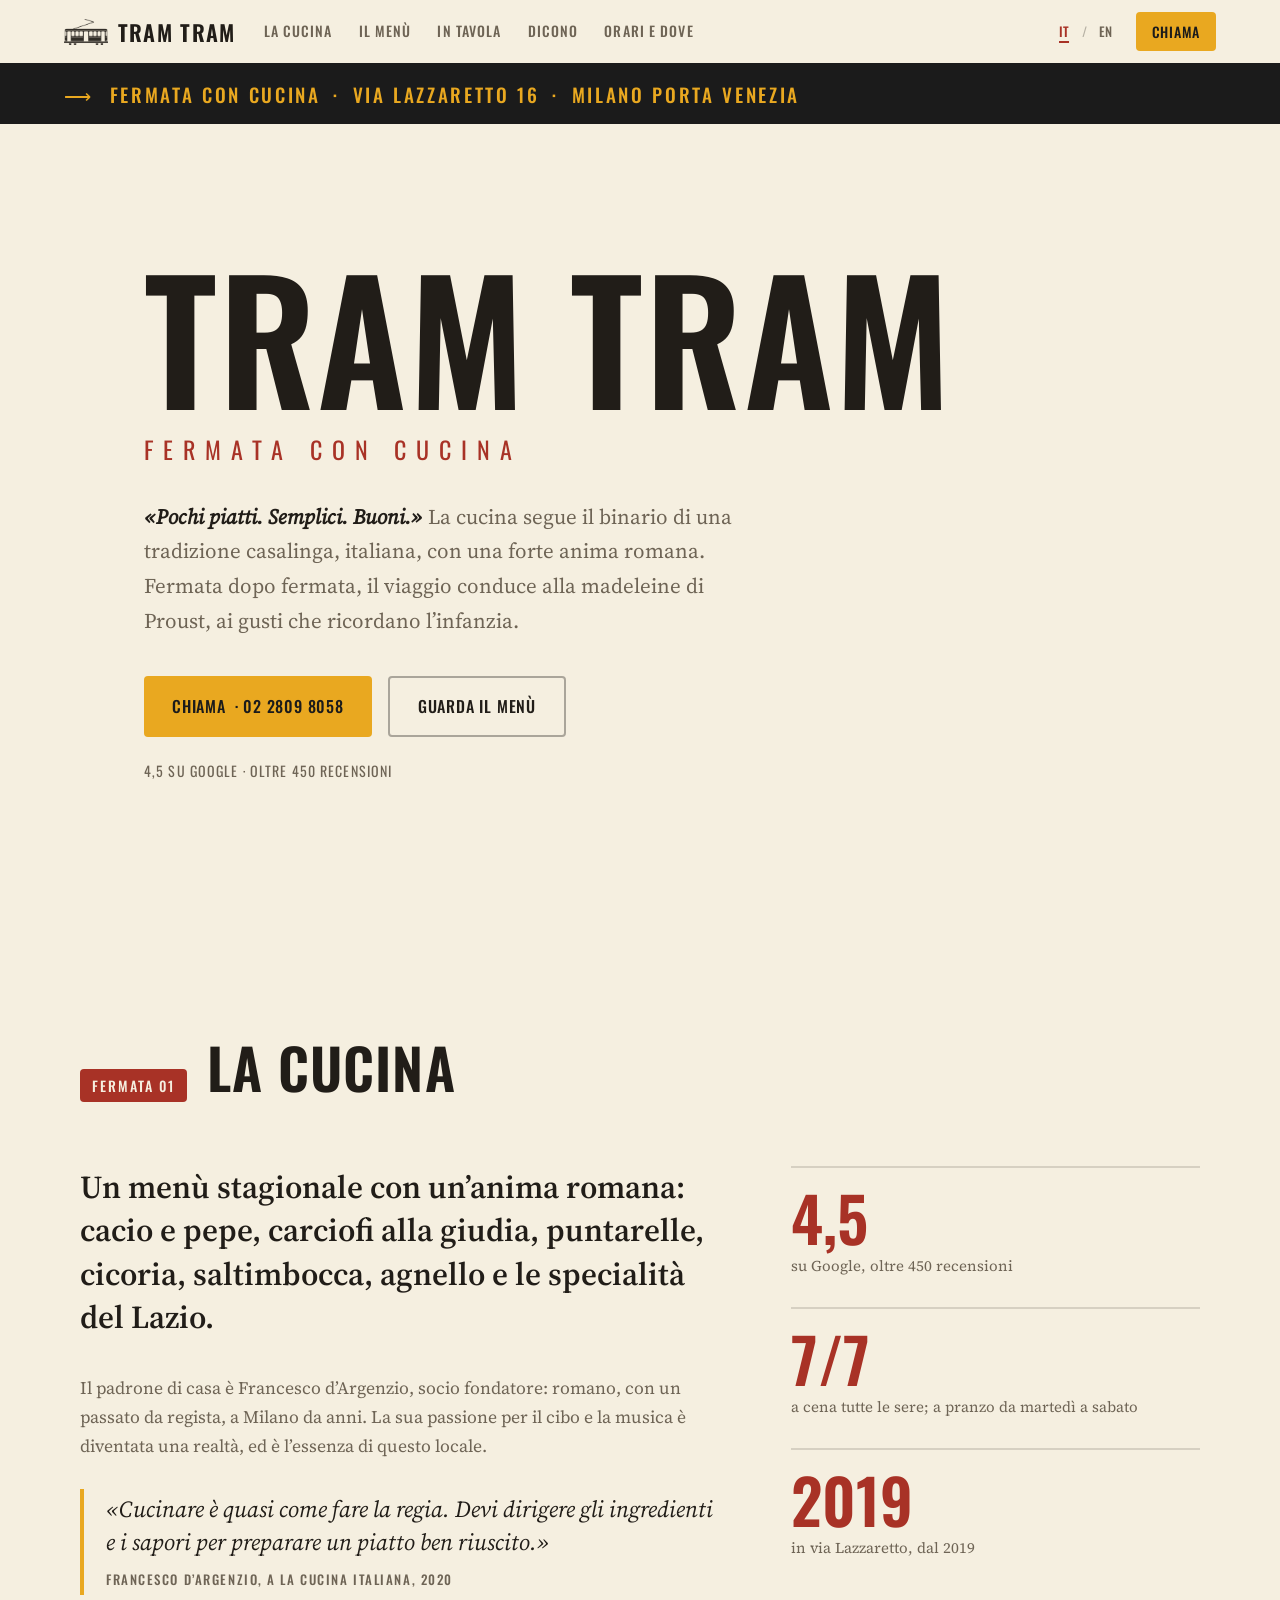
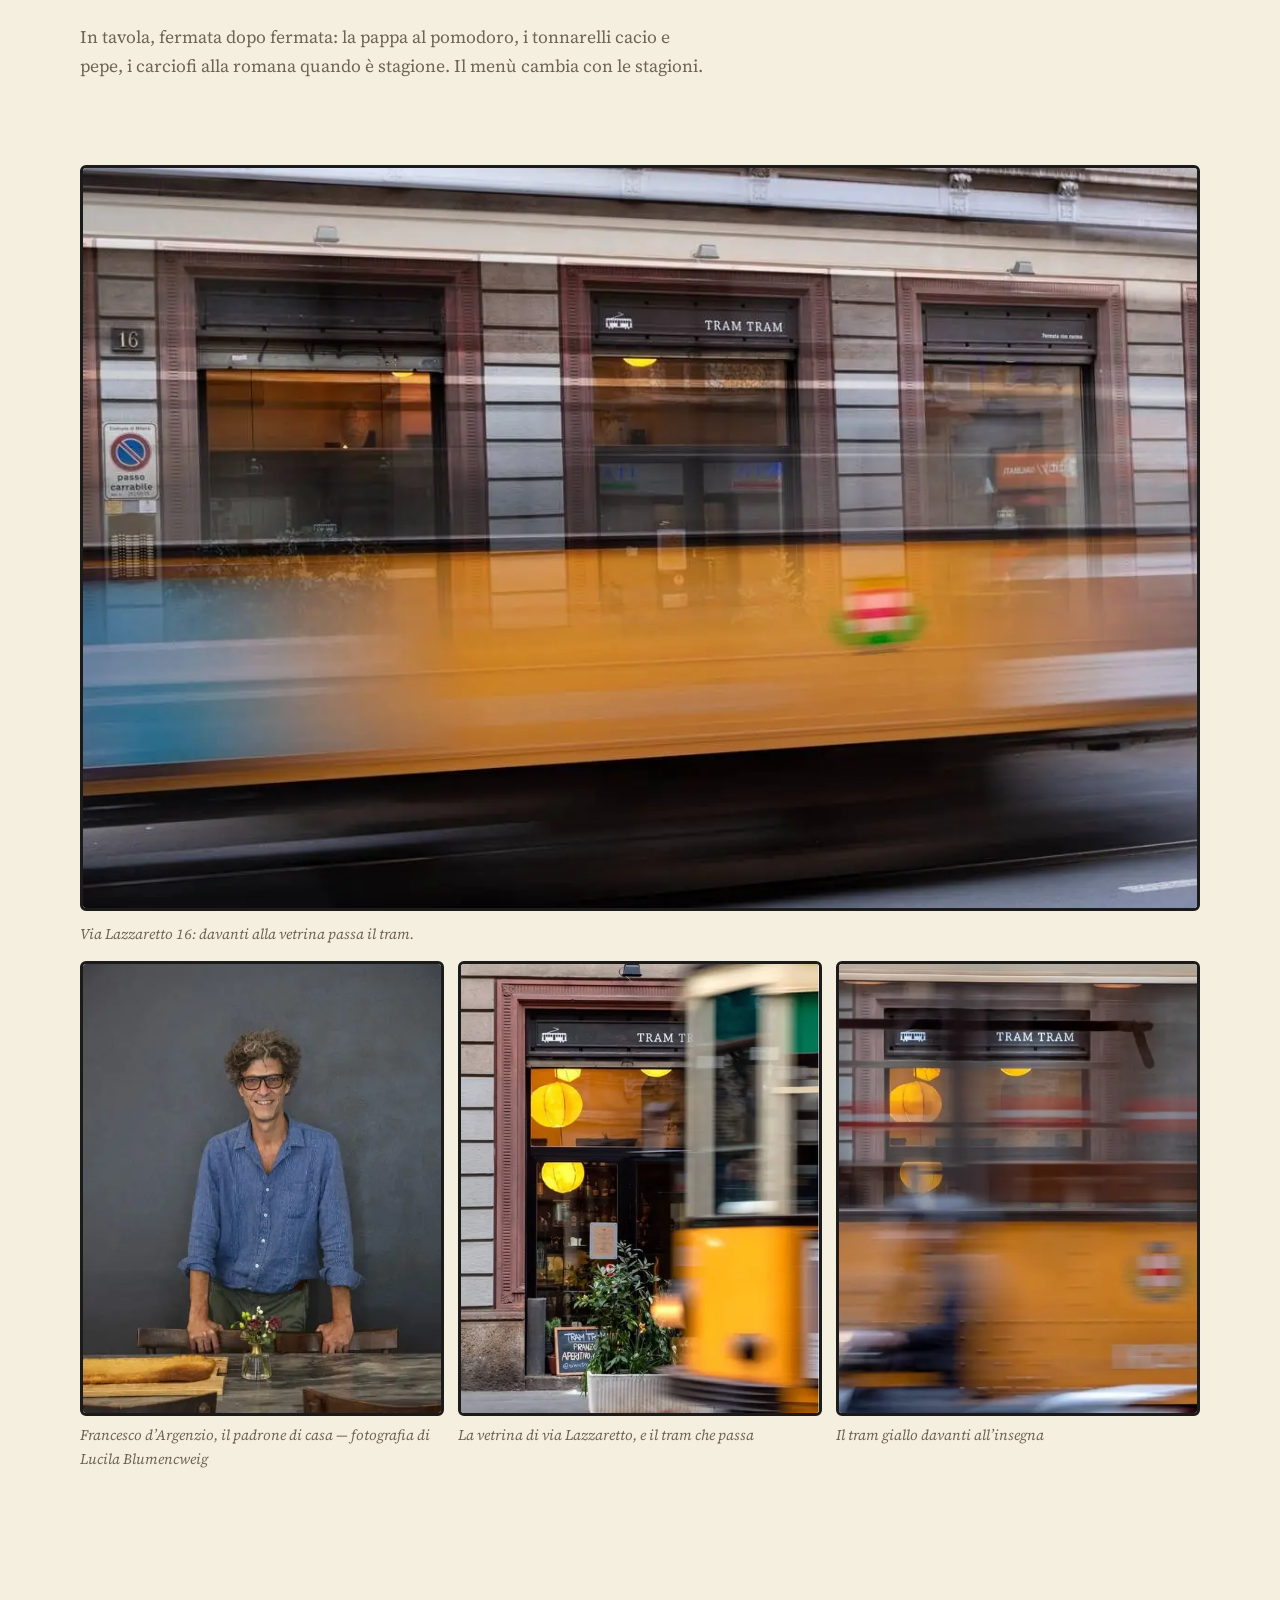
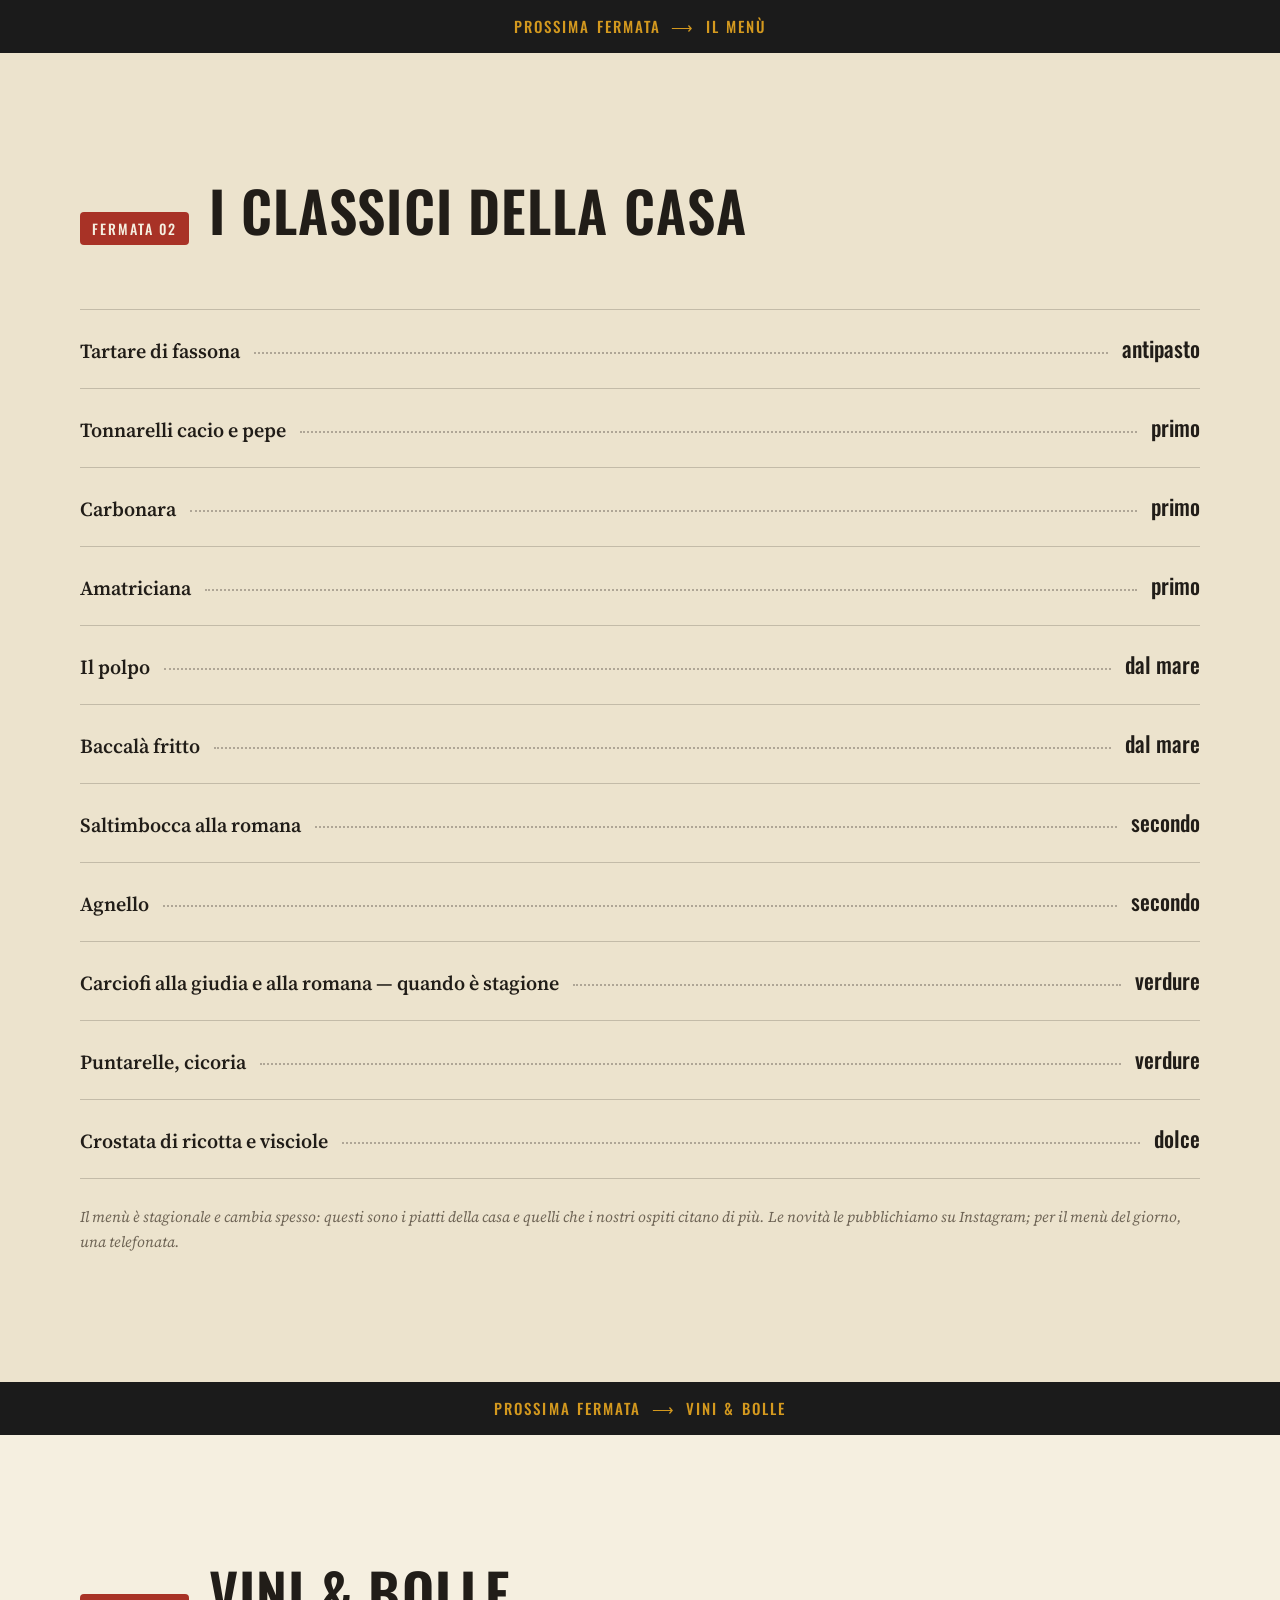
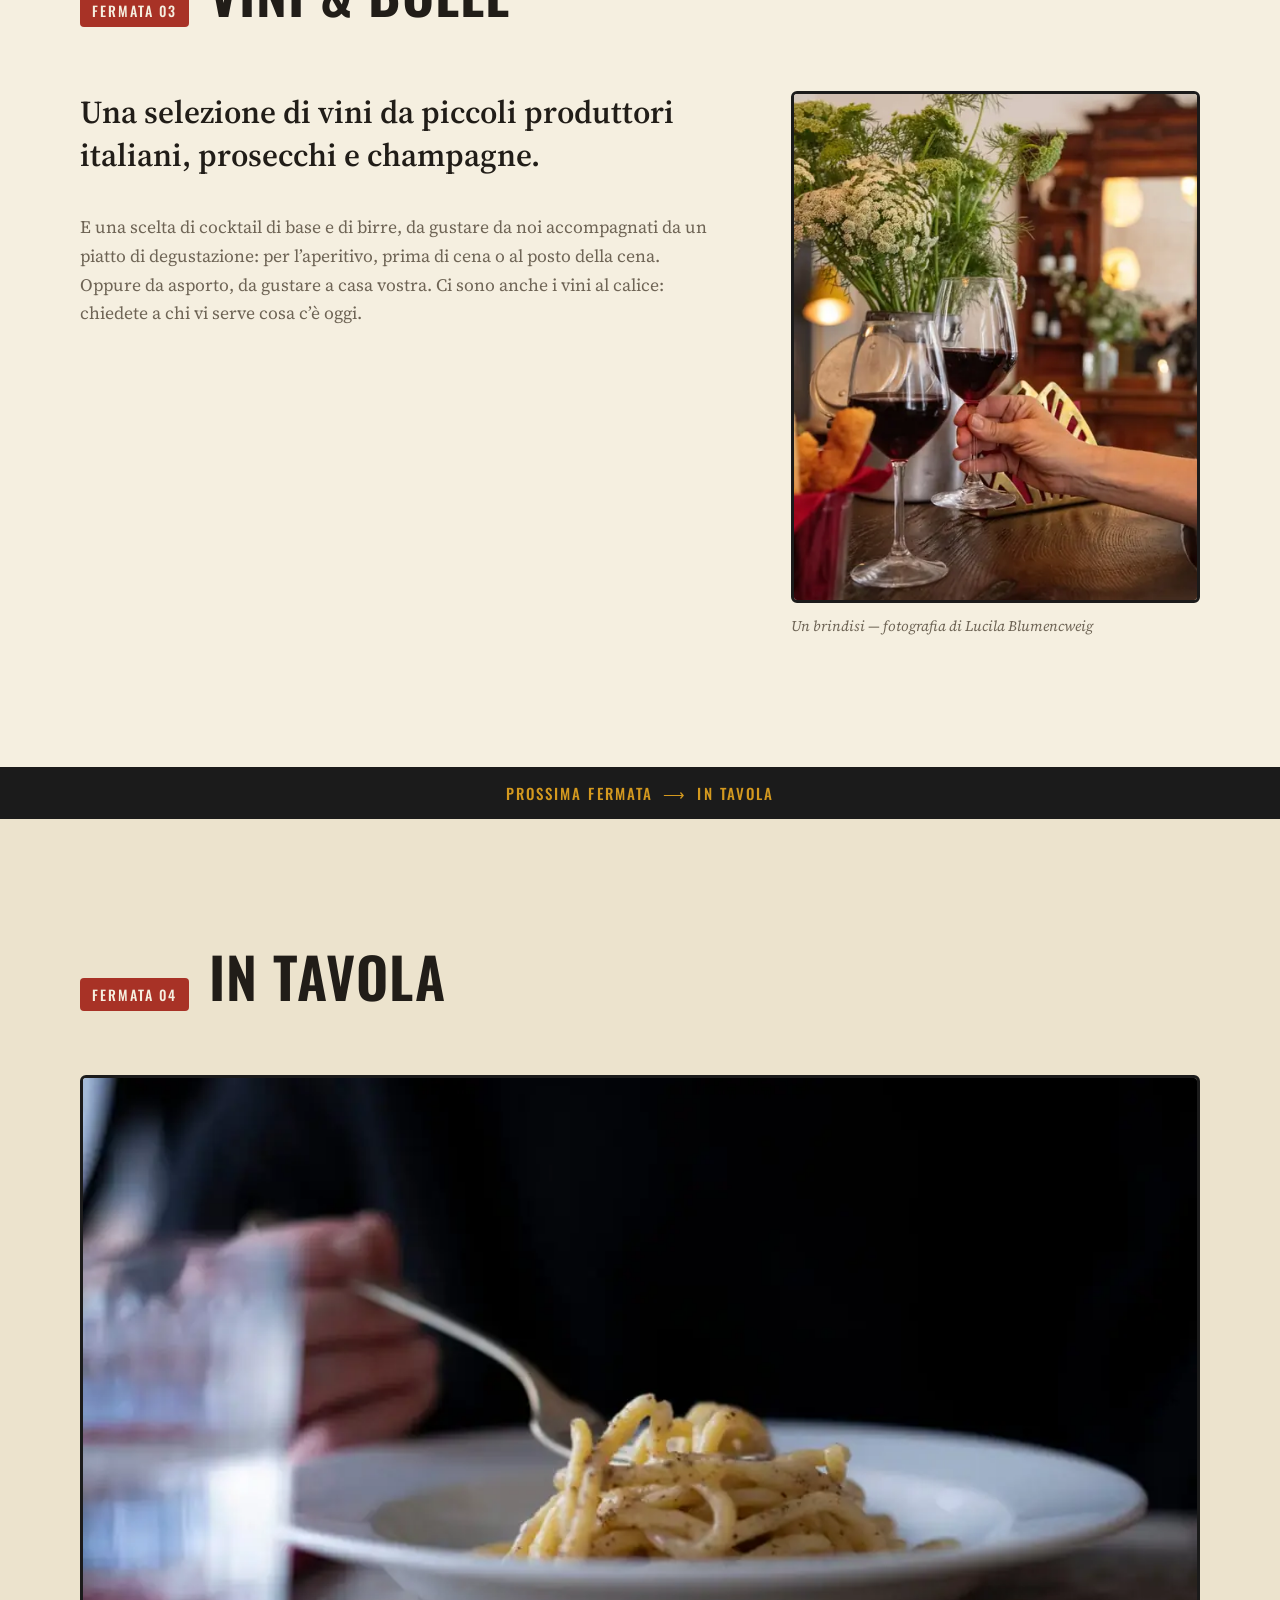
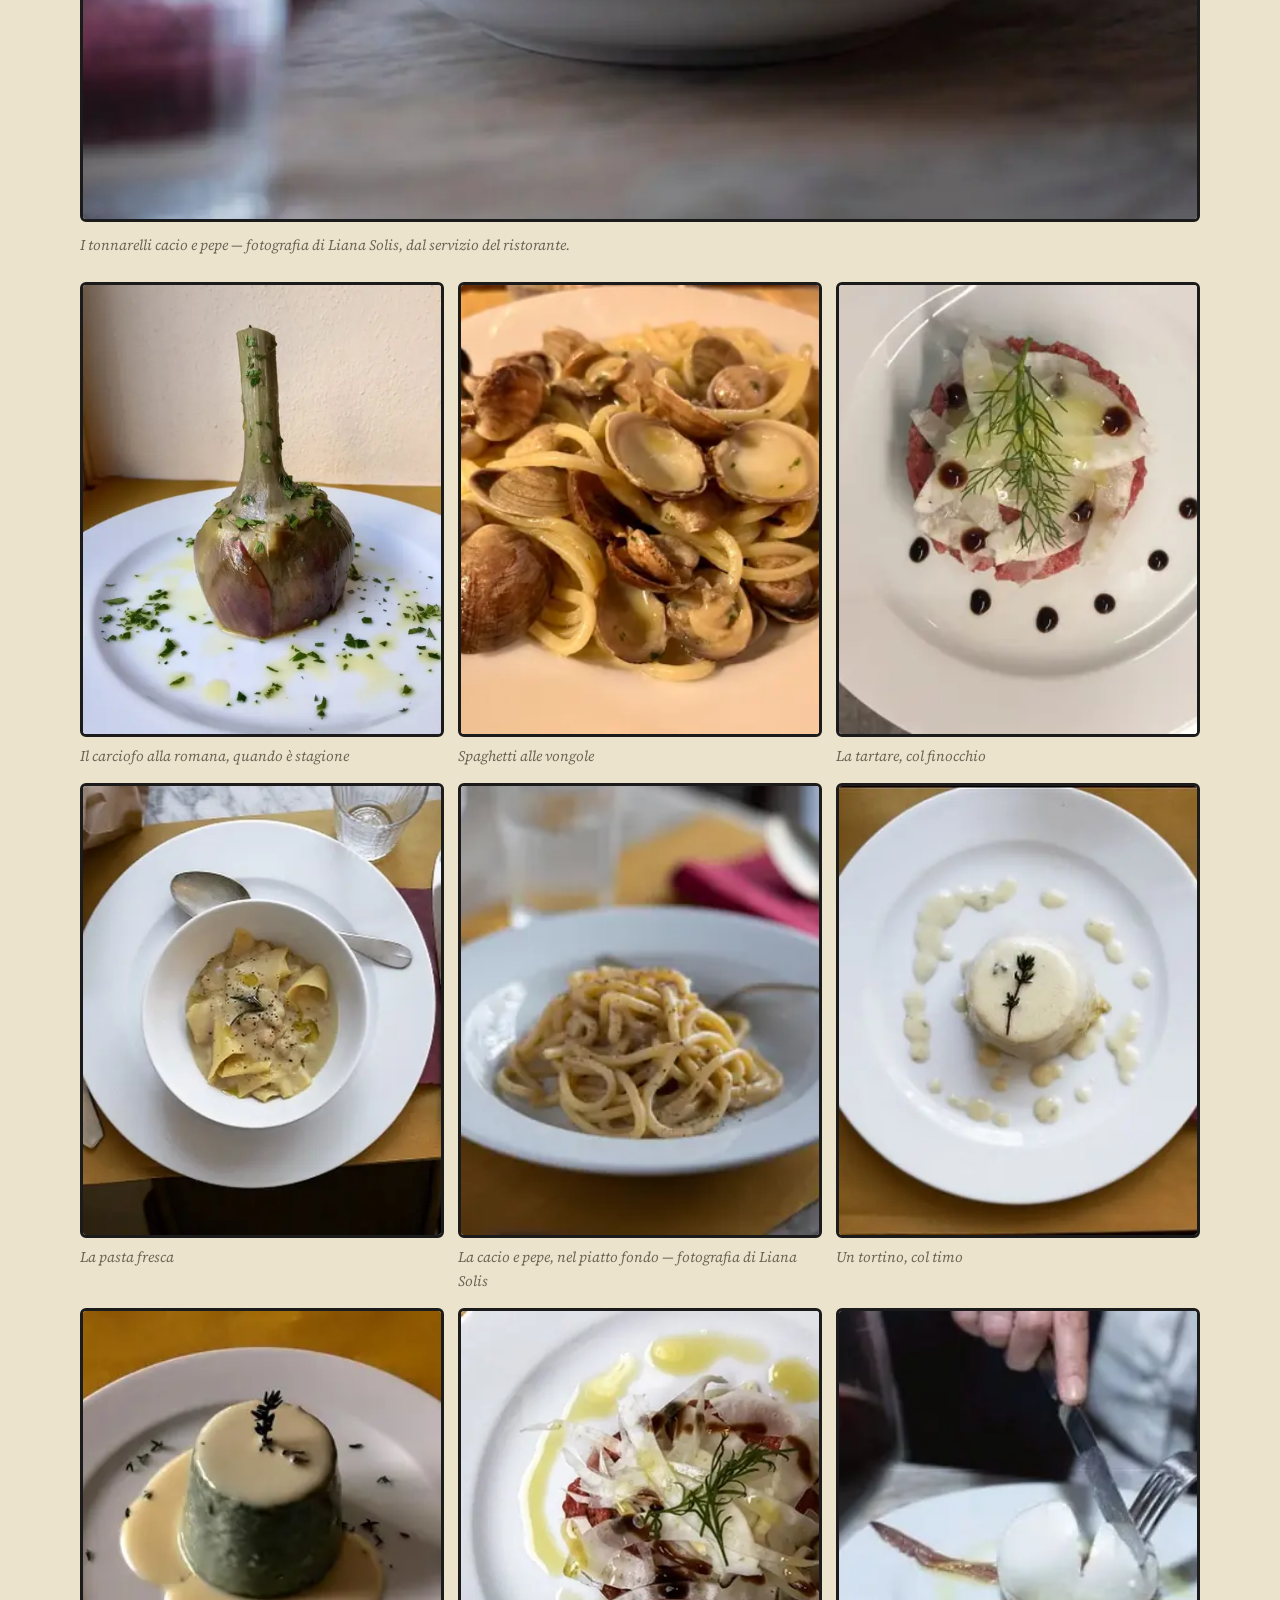
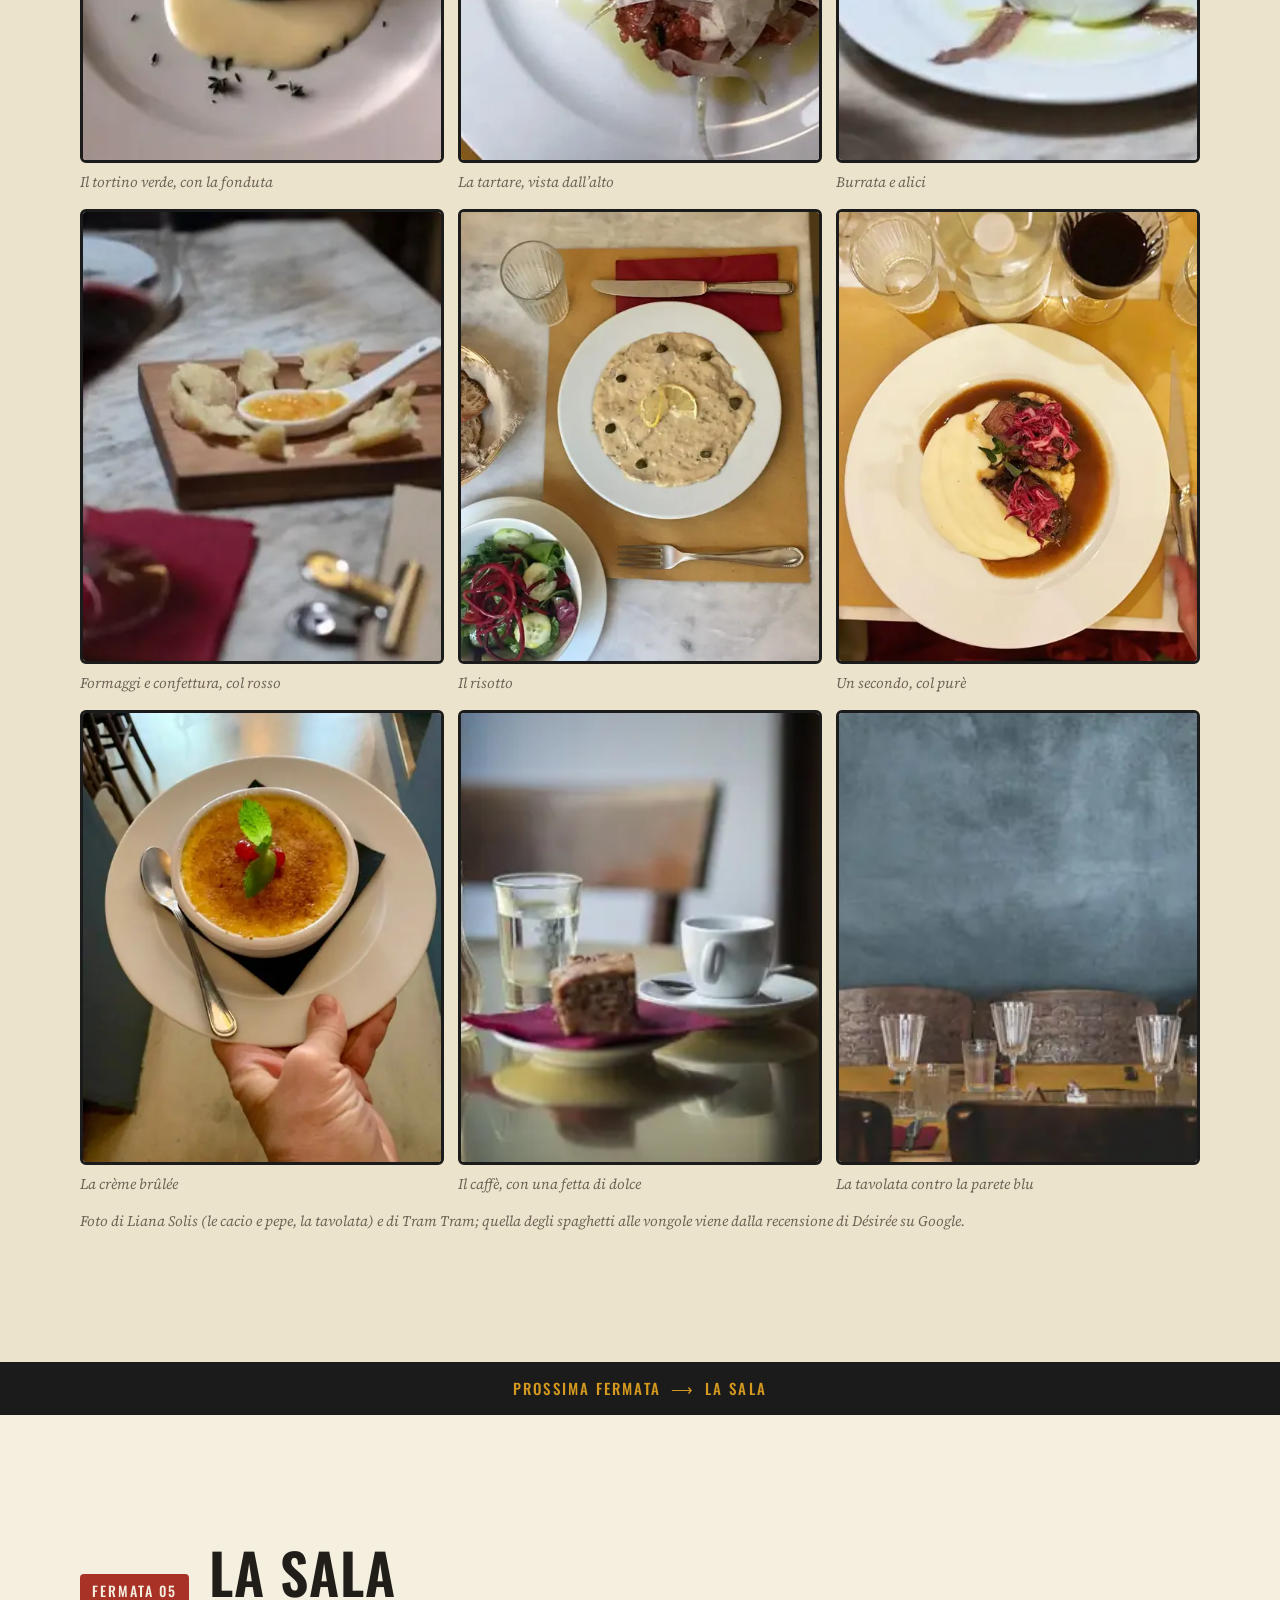
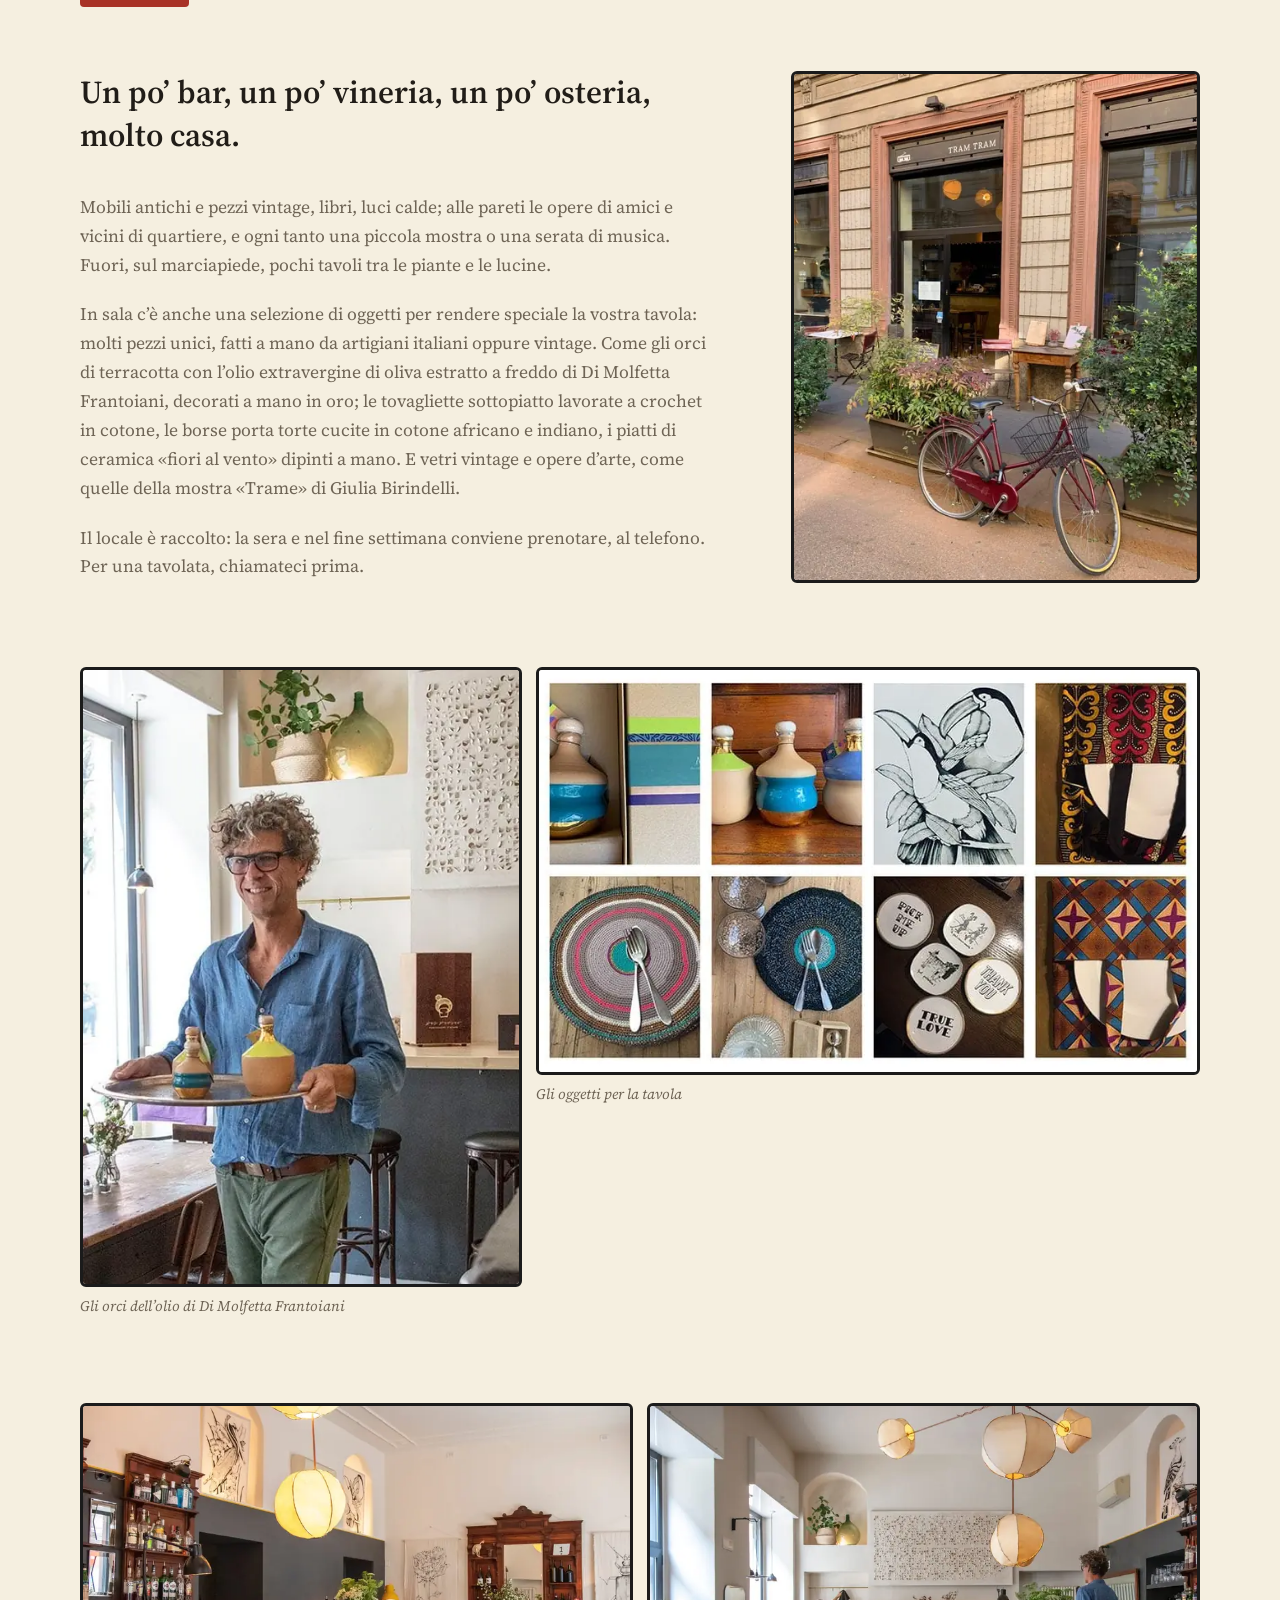
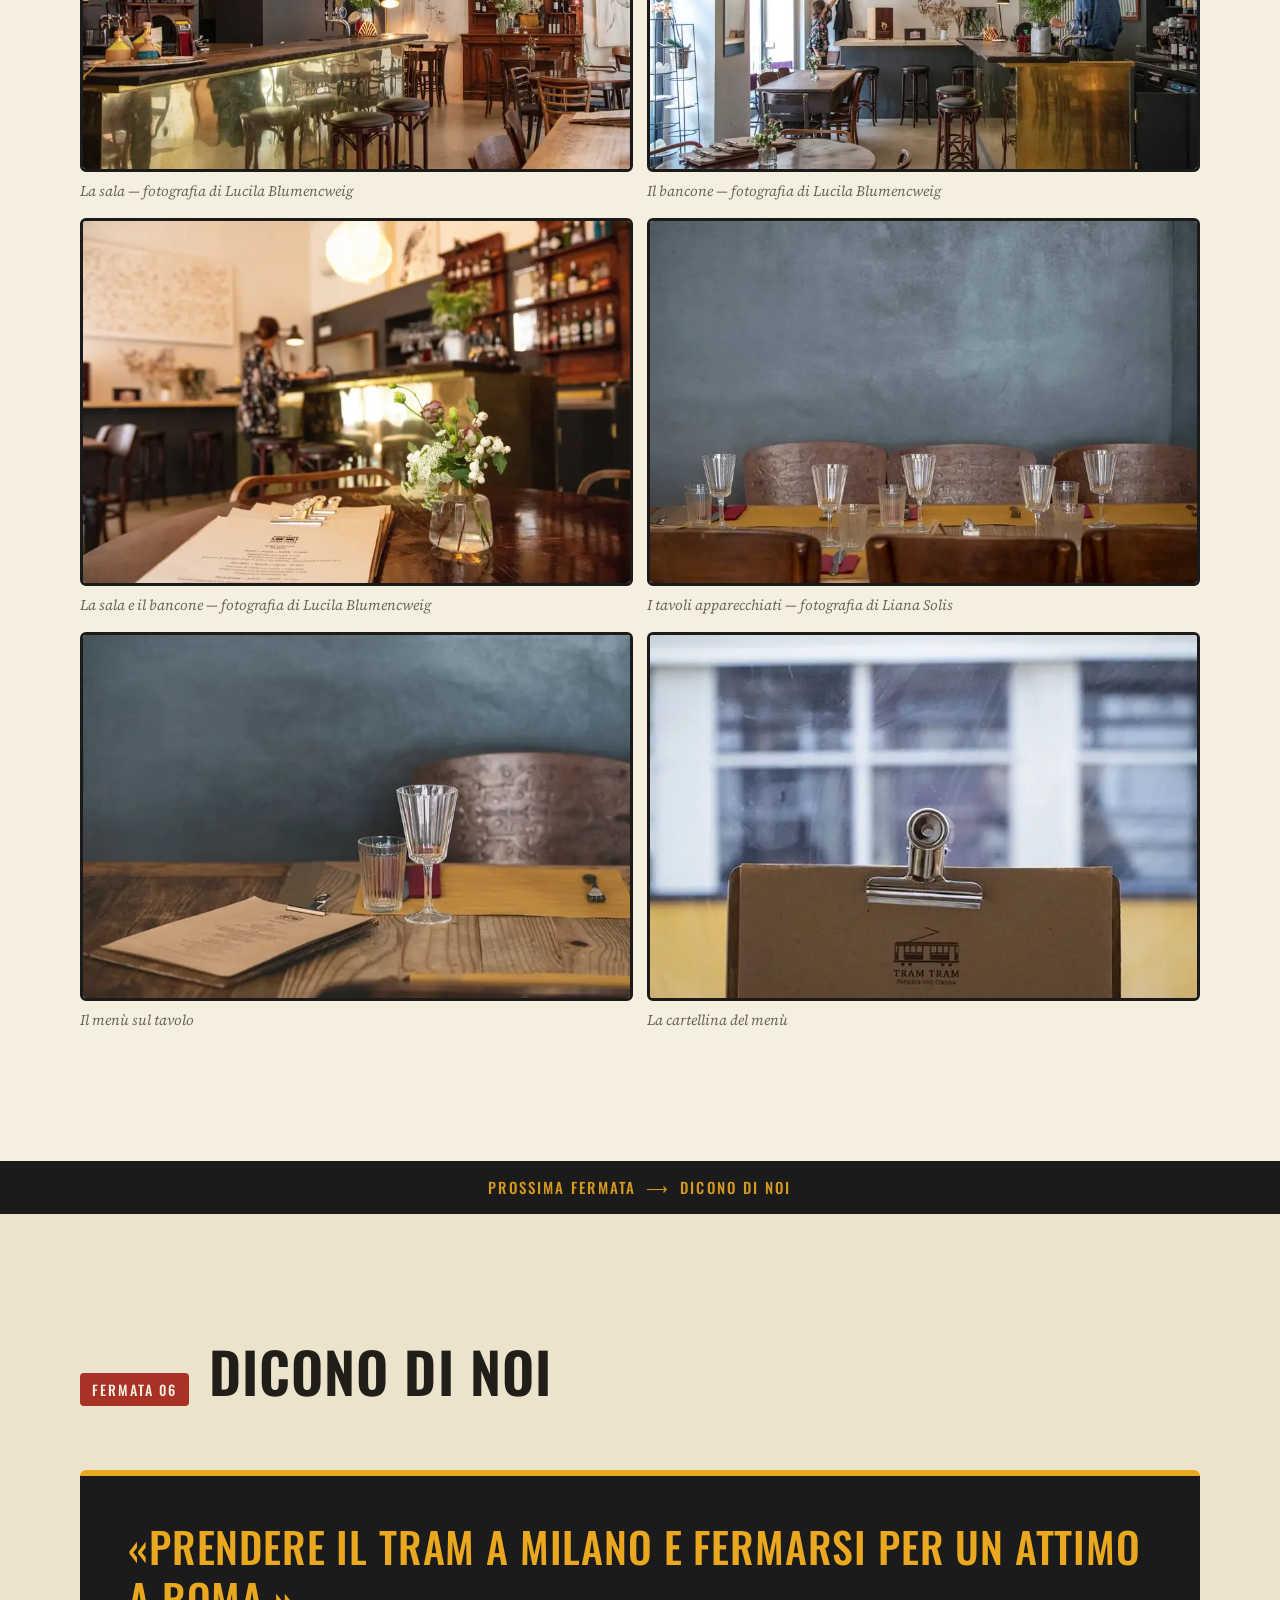
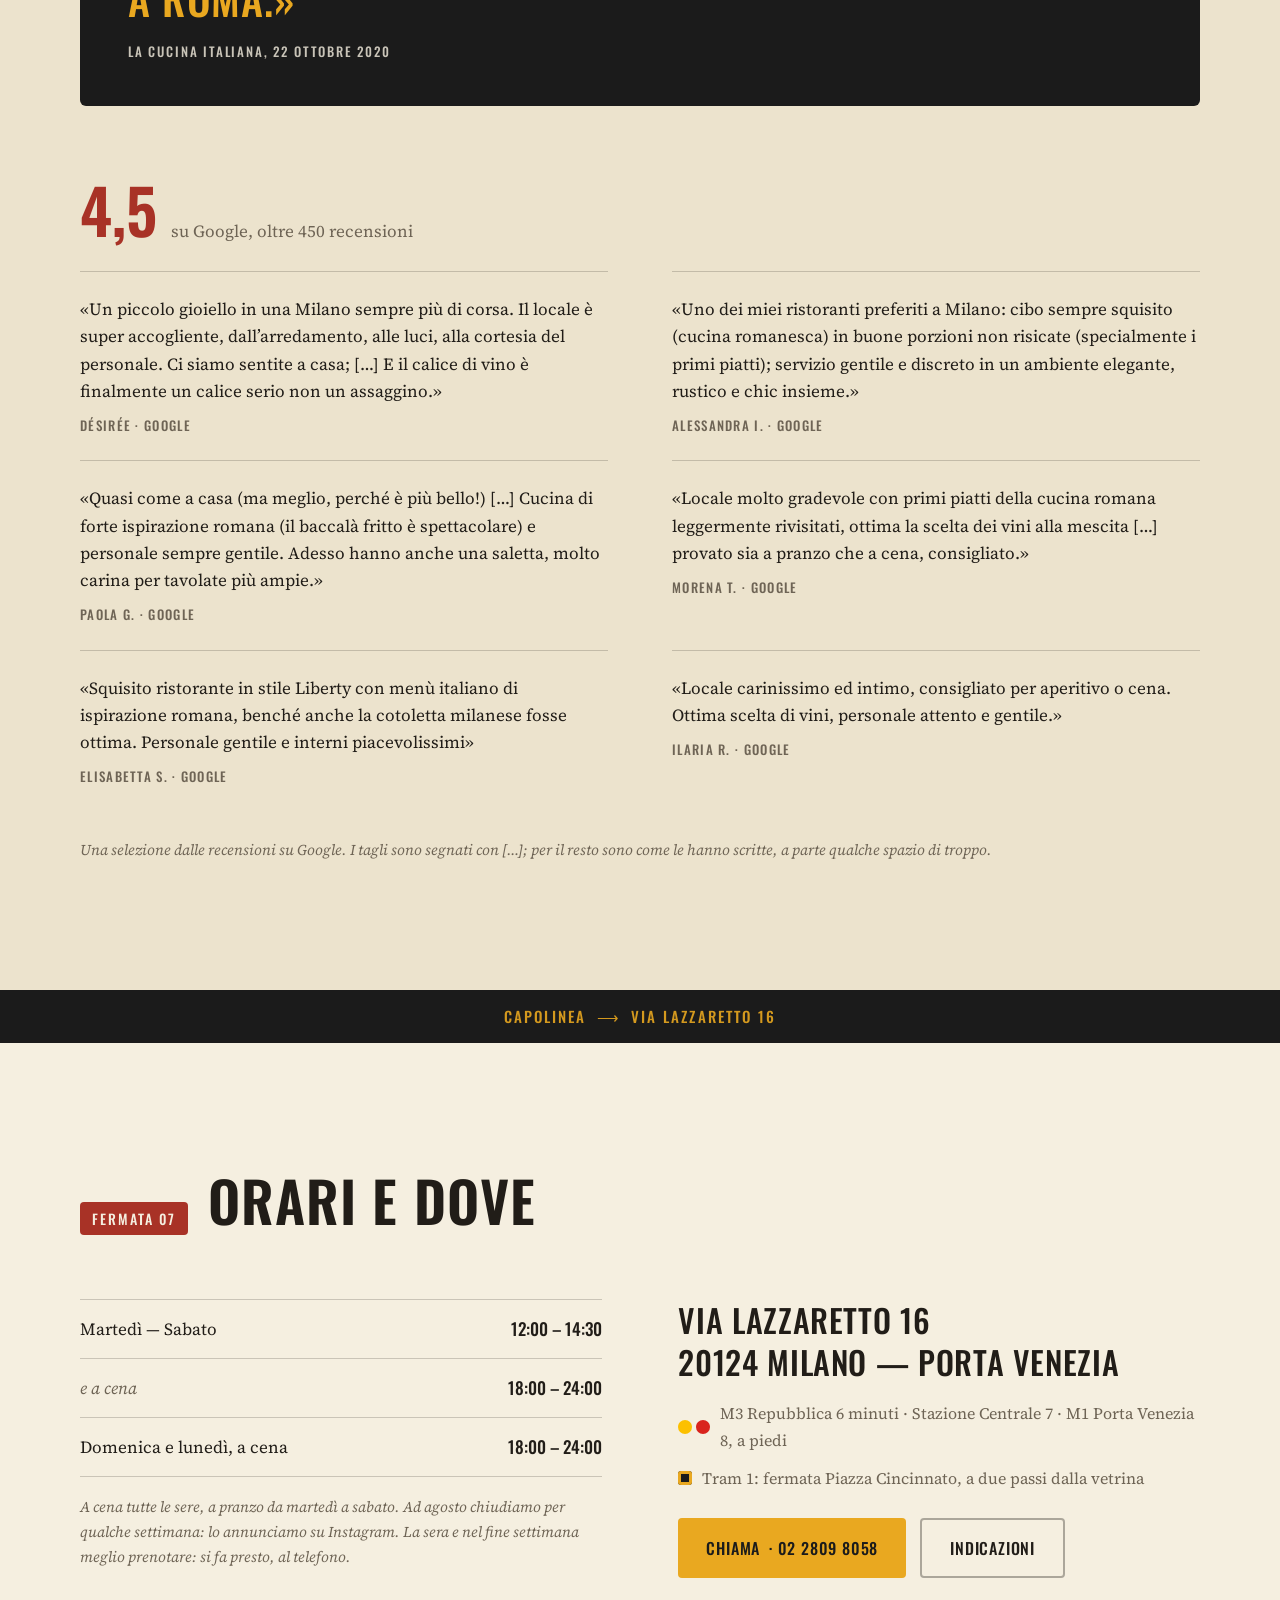
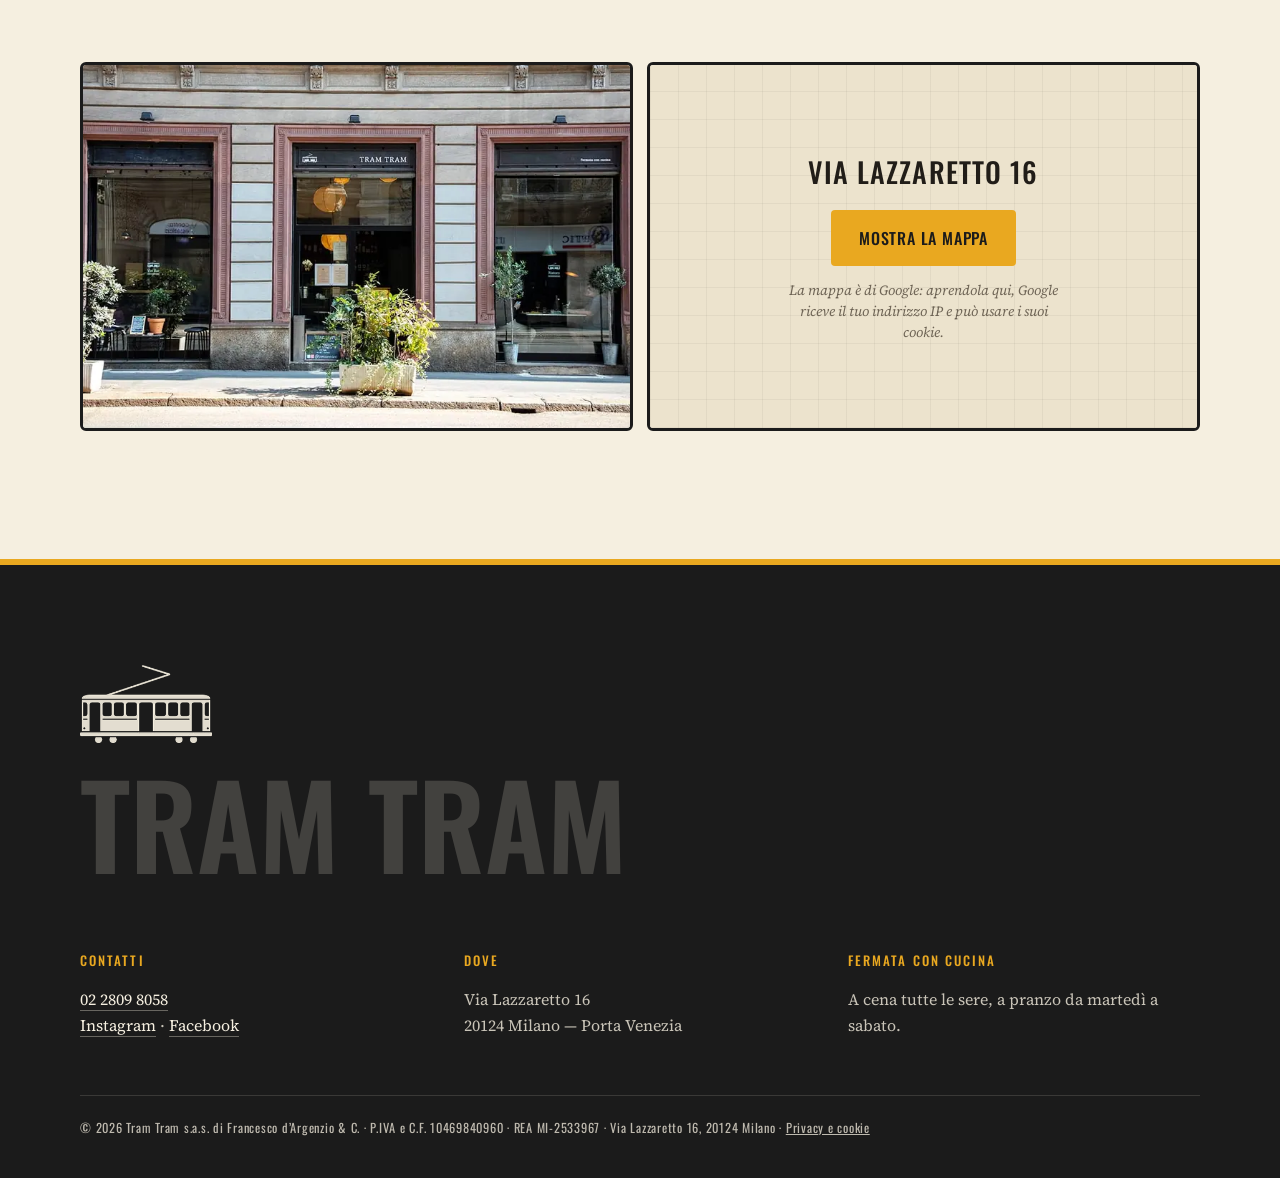
==== commit 3d51119a: "Tram Tram v2: tutto il contenuto del loro sito attuale Confronto pagina per pagina con tramtrammilan" ====
--- a/index.html
+++ b/index.html
@@ -26,7 +26,7 @@
   <link rel="preload" href="fonts/oswald-400.woff2" as="font" type="font/woff2" crossorigin>
   <link rel="preload" href="fonts/source-serif-4-400.woff2" as="font" type="font/woff2" crossorigin>
   <link rel="stylesheet" href="fonts/fonts.css?v=1">
-  <link rel="stylesheet" href="css/style.css?v=4">
+  <link rel="stylesheet" href="css/style.css?v=5">
   <script type="application/ld+json">
   {
     "@context": "https://schema.org",
@@ -139,7 +139,7 @@
             <p data-i18n="kitchen_quote">«Cucinare è quasi come fare la regia. Devi dirigere gli ingredienti e i sapori per preparare un piatto ben riuscito.»</p>
             <footer data-i18n="kitchen_quote_by">Francesco d’Argenzio, a La Cucina Italiana, 2020</footer>
           </blockquote>
-          <p data-i18n="kitchen_p2">In tavola, fermata dopo fermata: la pappa al pomodoro, i tonnarelli cacio e pepe, i carciofi quando è stagione. Il menù cambia con le stagioni.</p>
+          <p data-i18n="kitchen_p2">In tavola, fermata dopo fermata: la pappa al pomodoro, i tonnarelli cacio e pepe, i carciofi alla romana quando è stagione. Il menù cambia con le stagioni.</p>
         </div>
         <aside class="split-side">
           <div class="stat">
@@ -160,6 +160,11 @@
         <picture><source type="image/webp" srcset="img/w/tram-vetrina-480.webp 480w, img/w/tram-vetrina-800.webp 800w, img/w/tram-vetrina-1200.webp 1200w" sizes="(max-width: 1184px) 92vw, 1120px"><img decoding="async" src="img/tram-vetrina.jpg" width="1200" height="800" alt="La vetrina di Tram Tram in via Lazzaretto 16, con l'insegna «Tram Tram · Fermata con cucina», mentre davanti passa un tram giallo." data-i18n-alt="alt_vetrina"></picture>
         <figcaption class="dish-caption" data-i18n="cap_vetrina">Via Lazzaretto 16: davanti alla vetrina passa il tram.</figcaption>
       </figure>
+      <div class="galleria galleria-cucina">
+        <figure class="g-foto"><picture><source type="image/webp" srcset="img/w/ritratto-475.webp 475w" sizes="(max-width: 860px) 45vw, 370px"><img decoding="async" src="img/ritratto.jpg" width="475" height="709" alt="Francesco d’Argenzio, in camicia azzurra, in piedi davanti a un tavolo apparecchiato contro il muro scuro." data-i18n-alt="alt_ritratto"></picture><figcaption data-i18n="cap_ritratto">Francesco d’Argenzio, il padrone di casa — fotografia di Lucila Blumencweig</figcaption></figure>
+        <figure class="g-foto"><picture><source type="image/webp" srcset="img/w/tram-passa-480.webp 480w, img/w/tram-passa-800.webp 800w, img/w/tram-passa-801.webp 801w" sizes="(max-width: 860px) 45vw, 370px"><img decoding="async" src="img/tram-passa.jpg" width="801" height="1200" alt="La vetrina di Tram Tram in via Lazzaretto, mentre passa un tram giallo, mosso." data-i18n-alt="alt_tram_passa"></picture><figcaption data-i18n="cap_tram_passa">La vetrina di via Lazzaretto, e il tram che passa</figcaption></figure>
+        <figure class="g-foto"><picture><source type="image/webp" srcset="img/w/tram-insegna-480.webp 480w, img/w/tram-insegna-800.webp 800w" sizes="(max-width: 860px) 45vw, 370px"><img decoding="async" src="img/tram-insegna.jpg" width="800" height="1200" alt="Un tram giallo, mosso, passa davanti all’insegna di Tram Tram." data-i18n-alt="alt_tram_insegna"></picture><figcaption data-i18n="cap_tram_insegna">Il tram giallo davanti all’insegna</figcaption></figure>
+      </div>
     </section>
 
     <div class="board board-divider" aria-hidden="true">
@@ -181,7 +186,7 @@
         <li class="ledger-row"><span class="ledger-name" data-i18n="m6">Baccalà fritto</span><span class="ledger-dots" aria-hidden="true"></span><span class="ledger-price" data-i18n="c_mare">dal mare</span></li>
         <li class="ledger-row"><span class="ledger-name" data-i18n="m7">Saltimbocca alla romana</span><span class="ledger-dots" aria-hidden="true"></span><span class="ledger-price" data-i18n="c_secondo">secondo</span></li>
         <li class="ledger-row"><span class="ledger-name" data-i18n="m8">Agnello</span><span class="ledger-dots" aria-hidden="true"></span><span class="ledger-price" data-i18n="c_secondo">secondo</span></li>
-        <li class="ledger-row"><span class="ledger-name" data-i18n="m9">Carciofi alla giudia — quando è stagione</span><span class="ledger-dots" aria-hidden="true"></span><span class="ledger-price" data-i18n="c_verdure">verdure</span></li>
+        <li class="ledger-row"><span class="ledger-name" data-i18n="m9">Carciofi alla giudia e alla romana — quando è stagione</span><span class="ledger-dots" aria-hidden="true"></span><span class="ledger-price" data-i18n="c_verdure">verdure</span></li>
         <li class="ledger-row"><span class="ledger-name" data-i18n="m10">Puntarelle, cicoria</span><span class="ledger-dots" aria-hidden="true"></span><span class="ledger-price" data-i18n="c_verdure">verdure</span></li>
         <li class="ledger-row"><span class="ledger-name" data-i18n="m11">Crostata di ricotta e visciole</span><span class="ledger-dots" aria-hidden="true"></span><span class="ledger-price" data-i18n="c_dolce">dolce</span></li>
       </ul>
@@ -201,7 +206,7 @@
       <div class="split">
         <div class="split-main">
           <p class="pull" data-i18n="wine_pull">Una selezione di vini da piccoli produttori italiani, prosecchi e champagne.</p>
-          <p data-i18n="wine_p1">E una scelta di cocktail di base e di birre, da gustare da noi accompagnati da un piatto di degustazione: per l’aperitivo, prima di cena o al posto della cena. Ci sono anche i vini al calice: chiedete a chi vi serve cosa c’è oggi.</p>
+          <p data-i18n="wine_p1">E una scelta di cocktail di base e di birre, da gustare da noi accompagnati da un piatto di degustazione: per l’aperitivo, prima di cena o al posto della cena. Oppure da asporto, da gustare a casa vostra. Ci sono anche i vini al calice: chiedete a chi vi serve cosa c’è oggi.</p>
         </div>
         <figure class="dish dish-alto">
           <picture><source type="image/webp" srcset="img/w/calici-480.webp 480w, img/w/calici-800.webp 800w, img/w/calici-900.webp 900w" sizes="(max-width: 900px) 92vw, 410px"><img decoding="async" src="img/calici.jpg" width="900" height="1350" alt="Due calici di vino rosso alzati per un brindisi sopra un tavolo di legno." data-i18n-alt="alt_calici"></picture>
@@ -225,14 +230,23 @@
         <figcaption class="dish-caption" data-i18n="dish_caption">I tonnarelli cacio e pepe — fotografia di Liana Solis, dal servizio del ristorante.</figcaption>
       </figure>
       <div class="galleria">
-        <figure class="g-foto"><picture><source type="image/webp" srcset="img/w/carciofo-480.webp 480w, img/w/carciofo-800.webp 800w, img/w/carciofo-900.webp 900w" sizes="(max-width: 860px) 45vw, 370px"><img decoding="async" src="img/carciofo.jpg" width="900" height="1200" alt="Un carciofo alla romana col gambo, nel piatto bianco." data-i18n-alt="alt_carciofo"></picture><figcaption data-i18n="cap_carciofo">Il carciofo, quando è stagione</figcaption></figure>
+        <figure class="g-foto"><picture><source type="image/webp" srcset="img/w/carciofo-480.webp 480w, img/w/carciofo-800.webp 800w, img/w/carciofo-900.webp 900w" sizes="(max-width: 860px) 45vw, 370px"><img decoding="async" src="img/carciofo.jpg" width="900" height="1200" alt="Un carciofo alla romana col gambo, nel piatto bianco." data-i18n-alt="alt_carciofo"></picture><figcaption data-i18n="cap_carciofo">Il carciofo alla romana, quando è stagione</figcaption></figure>
         <figure class="g-foto"><picture><source type="image/webp" srcset="img/w/vongole-480.webp 480w, img/w/vongole-800.webp 800w, img/w/vongole-1200.webp 1200w" sizes="(max-width: 860px) 45vw, 370px"><img decoding="async" src="img/vongole.jpg" width="1200" height="900" alt="Un piatto di spaghetti alle vongole." data-i18n-alt="alt_vongole"></picture><figcaption data-i18n="cap_vongole">Spaghetti alle vongole</figcaption></figure>
-        <figure class="g-foto"><picture><source type="image/webp" srcset="img/w/tartare-461.webp 461w" sizes="(max-width: 860px) 45vw, 370px"><img decoding="async" src="img/tartare.jpg" width="461" height="615" alt="Una tartare col tuorlo d'uovo, nel piatto bianco." data-i18n-alt="alt_tartare"></picture><figcaption data-i18n="cap_tartare">La tartare</figcaption></figure>
+        <figure class="g-foto"><picture><source type="image/webp" srcset="img/w/tartare-480.webp 480w, img/w/tartare-800.webp 800w, img/w/tartare-1200.webp 1200w" sizes="(max-width: 860px) 45vw, 370px"><img decoding="async" src="img/tartare.jpg" width="1200" height="900" alt="La tartare con le scaglie di finocchio, l’aneto e le gocce di aceto balsamico, nel piatto bianco." data-i18n-alt="alt_tartare"></picture><figcaption data-i18n="cap_tartare">La tartare, col finocchio</figcaption></figure>
+        <figure class="g-foto"><picture><source type="image/webp" srcset="img/w/pasta-480.webp 480w, img/w/pasta-640.webp 640w" sizes="(max-width: 860px) 45vw, 370px"><img decoding="async" src="img/pasta.jpg" width="640" height="640" alt="La pasta fresca nella scodella bianca, sulla tovaglietta gialla." data-i18n-alt="alt_pasta"></picture><figcaption data-i18n="cap_pasta">La pasta fresca</figcaption></figure>
+        <figure class="g-foto"><picture><source type="image/webp" srcset="img/w/cacio-pepe-piatto-480.webp 480w, img/w/cacio-pepe-piatto-800.webp 800w, img/w/cacio-pepe-piatto-1200.webp 1200w" sizes="(max-width: 860px) 45vw, 370px"><img decoding="async" src="img/cacio-pepe-piatto.jpg" width="1200" height="800" alt="La cacio e pepe nel piatto fondo, sulla tovaglietta gialla, coi calici." data-i18n-alt="alt_cacio2"></picture><figcaption data-i18n="cap_cacio2">La cacio e pepe, nel piatto fondo — fotografia di Liana Solis</figcaption></figure>
+        <figure class="g-foto"><picture><source type="image/webp" srcset="img/w/tortino-480.webp 480w, img/w/tortino-640.webp 640w" sizes="(max-width: 860px) 45vw, 370px"><img decoding="async" src="img/tortino.jpg" width="640" height="640" alt="Un tortino bianco col timo e la salsa, nel piatto bianco." data-i18n-alt="alt_tortino"></picture><figcaption data-i18n="cap_tortino">Un tortino, col timo</figcaption></figure>
+        <figure class="g-foto"><picture><source type="image/webp" srcset="img/w/tortino-verde-480.webp 480w, img/w/tortino-verde-800.webp 800w, img/w/tortino-verde-1024.webp 1024w" sizes="(max-width: 860px) 45vw, 370px"><img decoding="async" src="img/tortino-verde.jpg" width="1024" height="744" alt="Un tortino verde con la fonduta e il timo." data-i18n-alt="alt_tortino_verde"></picture><figcaption data-i18n="cap_tortino_verde">Il tortino verde, con la fonduta</figcaption></figure>
+        <figure class="g-foto"><picture><source type="image/webp" srcset="img/w/tartare-finocchio-480.webp 480w, img/w/tartare-finocchio-640.webp 640w" sizes="(max-width: 860px) 45vw, 370px"><img decoding="async" src="img/tartare-finocchio.jpg" width="640" height="640" alt="La tartare col finocchio crudo e l’olio, vista dall’alto." data-i18n-alt="alt_tartare2"></picture><figcaption data-i18n="cap_tartare2">La tartare, vista dall’alto</figcaption></figure>
+        <figure class="g-foto"><picture><source type="image/webp" srcset="img/w/burrata-412.webp 412w" sizes="(max-width: 860px) 45vw, 370px"><img decoding="async" src="img/burrata.jpg" width="412" height="354" alt="La burrata con le alici, tagliata a tavola." data-i18n-alt="alt_burrata"></picture><figcaption data-i18n="cap_burrata">Burrata e alici</figcaption></figure>
+        <figure class="g-foto"><picture><source type="image/webp" srcset="img/w/formaggi-423.webp 423w" sizes="(max-width: 860px) 45vw, 370px"><img decoding="async" src="img/formaggi.jpg" width="423" height="393" alt="I formaggi sul tagliere con la confettura, accanto a un calice di rosso." data-i18n-alt="alt_formaggi"></picture><figcaption data-i18n="cap_formaggi">Formaggi e confettura, col rosso</figcaption></figure>
+        <figure class="g-foto"><picture><source type="image/webp" srcset="img/w/risotto-480.webp 480w, img/w/risotto-800.webp 800w, img/w/risotto-1200.webp 1200w" sizes="(max-width: 860px) 45vw, 370px"><img decoding="async" src="img/risotto.jpg" width="1200" height="1600" alt="Un risotto col limone, con l’insalata, sul tavolo di marmo." data-i18n-alt="alt_risotto"></picture><figcaption data-i18n="cap_risotto">Il risotto</figcaption></figure>
         <figure class="g-foto"><picture><source type="image/webp" srcset="img/w/secondo-480.webp 480w, img/w/secondo-800.webp 800w, img/w/secondo-900.webp 900w" sizes="(max-width: 860px) 45vw, 370px"><img decoding="async" src="img/secondo.jpg" width="900" height="1147" alt="Un secondo di carne sul purè, col cavolo rosso e il fondo di cottura." data-i18n-alt="alt_secondo"></picture><figcaption data-i18n="cap_secondo">Un secondo, col purè</figcaption></figure>
         <figure class="g-foto"><picture><source type="image/webp" srcset="img/w/crema-480.webp 480w, img/w/crema-800.webp 800w, img/w/crema-900.webp 900w" sizes="(max-width: 860px) 45vw, 370px"><img decoding="async" src="img/crema.jpg" width="900" height="1200" alt="Una crème brûlée in una cocotte bianca, portata in mano." data-i18n-alt="alt_crema"></picture><figcaption data-i18n="cap_crema">La crème brûlée</figcaption></figure>
+        <figure class="g-foto"><picture><source type="image/webp" srcset="img/w/caffe-480.webp 480w, img/w/caffe-640.webp 640w" sizes="(max-width: 860px) 45vw, 370px"><img decoding="async" src="img/caffe.jpg" width="640" height="415" alt="Il caffè con una fetta di dolce e lo zucchero, sul tavolino." data-i18n-alt="alt_caffe"></picture><figcaption data-i18n="cap_caffe">Il caffè, con una fetta di dolce</figcaption></figure>
         <figure class="g-foto"><picture><source type="image/webp" srcset="img/w/tavolo-480.webp 480w, img/w/tavolo-800.webp 800w, img/w/tavolo-1200.webp 1200w, img/w/tavolo-1600.webp 1600w" sizes="(max-width: 860px) 45vw, 370px"><img decoding="async" src="img/tavolo.jpg" width="1600" height="1067" alt="I tavoli di legno contro la parete blu, coi calici pronti." data-i18n-alt="alt_tavolo"></picture><figcaption data-i18n="cap_tavolo">La tavolata contro la parete blu</figcaption></figure>
       </div>
-      <p class="gallery-note" data-i18n="g_note">Foto di Liana Solis (la cacio e pepe, la tavolata) e di Tram Tram; quella degli spaghetti alle vongole viene dalla recensione di Désirée su Google.</p>
+      <p class="gallery-note" data-i18n="g_note">Foto di Liana Solis (le cacio e pepe, la tavolata) e di Tram Tram; quella degli spaghetti alle vongole viene dalla recensione di Désirée su Google.</p>
     </section>
 
     <div class="board board-divider" aria-hidden="true">
@@ -249,16 +263,24 @@
         <div class="split-main">
           <p class="pull" data-i18n="room_pull">Un po’ bar, un po’ vineria, un po’ osteria, molto casa.</p>
           <p data-i18n="room_p1">Mobili antichi e pezzi vintage, libri, luci calde; alle pareti le opere di amici e vicini di quartiere, e ogni tanto una piccola mostra o una serata di musica. Fuori, sul marciapiede, pochi tavoli tra le piante e le lucine.</p>
-          <p data-i18n="room_p2">In sala c’è anche una selezione di oggetti per la tavola: molti pezzi unici, fatti a mano da artigiani italiani oppure vintage, come gli orci di terracotta con l’olio extravergine di Di Molfetta Frantoiani, decorati a mano in oro, le tovagliette a crochet, i piatti di ceramica dipinti a mano.</p>
+          <p data-i18n="room_p2">In sala c’è anche una selezione di oggetti per rendere speciale la vostra tavola: molti pezzi unici, fatti a mano da artigiani italiani oppure vintage. Come gli orci di terracotta con l’olio extravergine di oliva estratto a freddo di Di Molfetta Frantoiani, decorati a mano in oro; le tovagliette sottopiatto lavorate a crochet in cotone, le borse porta torte cucite in cotone africano e indiano, i piatti di ceramica «fiori al vento» dipinti a mano. E vetri vintage e opere d’arte, come quelle della mostra «Trame» di Giulia Birindelli.</p>
           <p data-i18n="room_p3">Il locale è raccolto: la sera e nel fine settimana conviene prenotare, al telefono. Per una tavolata, chiamateci prima.</p>
         </div>
         <figure class="dish dish-alto">
           <picture><source type="image/webp" srcset="img/w/fuori-480.webp 480w, img/w/fuori-800.webp 800w, img/w/fuori-900.webp 900w" sizes="(max-width: 900px) 92vw, 410px"><img decoding="async" src="img/fuori.jpg" width="900" height="1311" alt="Il marciapiede davanti a Tram Tram: le piante in vaso, una bicicletta rossa, un tavolino." data-i18n-alt="alt_fuori"></picture>
         </figure>
       </div>
+      <div class="galleria galleria-oggetti">
+        <figure class="g-foto"><picture><source type="image/webp" srcset="img/w/oliere-480.webp 480w, img/w/oliere-567.webp 567w" sizes="(max-width: 860px) 92vw, 440px"><img decoding="async" src="img/oliere.jpg" width="567" height="799" alt="Francesco col vassoio degli orci dell’olio di Di Molfetta Frantoiani." data-i18n-alt="alt_oliere"></picture><figcaption data-i18n="cap_oliere">Gli orci dell’olio di Di Molfetta Frantoiani</figcaption></figure>
+        <figure class="g-foto"><picture><source type="image/webp" srcset="img/w/oggetti-480.webp 480w, img/w/oggetti-800.webp 800w, img/w/oggetti-808.webp 808w" sizes="(max-width: 860px) 92vw, 670px"><img decoding="async" src="img/oggetti.jpg" width="808" height="495" alt="Gli oggetti per la tavola: orci dipinti, un disegno, tovagliette a crochet, piattini, borse in cotone stampato." data-i18n-alt="alt_oggetti"></picture><figcaption data-i18n="cap_oggetti">Gli oggetti per la tavola</figcaption></figure>
+      </div>
       <div class="galleria galleria-due">
         <figure class="g-foto"><picture><source type="image/webp" srcset="img/w/sala-480.webp 480w, img/w/sala-800.webp 800w, img/w/sala-1200.webp 1200w, img/w/sala-1600.webp 1600w" sizes="(max-width: 860px) 92vw, 555px"><img decoding="async" src="img/sala.jpg" width="1600" height="1296" alt="La sala: il bancone in ottone con gli sgabelli, le lanterne di carta, la specchiera di legno e i grandi disegni alle pareti." data-i18n-alt="alt_sala"></picture><figcaption data-i18n="cap_sala">La sala — fotografia di Lucila Blumencweig</figcaption></figure>
         <figure class="g-foto"><picture><source type="image/webp" srcset="img/w/bancone-480.webp 480w, img/w/bancone-800.webp 800w, img/w/bancone-1200.webp 1200w, img/w/bancone-1600.webp 1600w" sizes="(max-width: 860px) 92vw, 555px"><img decoding="async" src="img/bancone.jpg" width="1600" height="1067" alt="Il bancone e il fondo della sala, con le nicchie e le lanterne." data-i18n-alt="alt_bancone"></picture><figcaption data-i18n="cap_bancone">Il bancone — fotografia di Lucila Blumencweig</figcaption></figure>
+        <figure class="g-foto"><picture><source type="image/webp" srcset="img/w/sala-bancone-480.webp 480w, img/w/sala-bancone-800.webp 800w, img/w/sala-bancone-1200.webp 1200w, img/w/sala-bancone-1600.webp 1600w" sizes="(max-width: 860px) 92vw, 555px"><img decoding="async" src="img/sala-bancone.jpg" width="1600" height="1067" alt="La sala col bancone, i menù sul tavolo e un vaso di fiori." data-i18n-alt="alt_sala_bancone"></picture><figcaption data-i18n="cap_sala_bancone">La sala e il bancone — fotografia di Lucila Blumencweig</figcaption></figure>
+        <figure class="g-foto"><picture><source type="image/webp" srcset="img/w/tavoli-apparecchiati-480.webp 480w, img/w/tavoli-apparecchiati-800.webp 800w, img/w/tavoli-apparecchiati-960.webp 960w" sizes="(max-width: 860px) 92vw, 555px"><img decoding="async" src="img/tavoli-apparecchiati.jpg" width="960" height="640" alt="I tavoli apparecchiati coi calici, contro il muro grigio." data-i18n-alt="alt_tavoli"></picture><figcaption data-i18n="cap_tavoli">I tavoli apparecchiati — fotografia di Liana Solis</figcaption></figure>
+        <figure class="g-foto"><picture><source type="image/webp" srcset="img/w/tavolo-menu-480.webp 480w, img/w/tavolo-menu-800.webp 800w, img/w/tavolo-menu-960.webp 960w" sizes="(max-width: 860px) 92vw, 555px"><img decoding="async" src="img/tavolo-menu.jpg" width="960" height="640" alt="Un tavolo di legno col menù e il calice, contro il muro grigio." data-i18n-alt="alt_tavolo_menu"></picture><figcaption data-i18n="cap_tavolo_menu">Il menù sul tavolo</figcaption></figure>
+        <figure class="g-foto"><picture><source type="image/webp" srcset="img/w/cartellina-480.webp 480w, img/w/cartellina-708.webp 708w" sizes="(max-width: 860px) 92vw, 555px"><img decoding="async" src="img/cartellina.jpg" width="708" height="472" alt="La cartellina del menù col tram e la scritta «Fermata con cucina»." data-i18n-alt="alt_cartellina"></picture><figcaption data-i18n="cap_cartellina">La cartellina del menù</figcaption></figure>
       </div>
     </section>
 
@@ -361,6 +383,6 @@
     <p class="footer-legal">© <span data-current-year>2026</span> Tram Tram s.a.s. di Francesco d’Argenzio &amp; C. · <span data-i18n="piva">P.IVA e C.F.</span> 10469840960 · REA MI-2533967 · Via Lazzaretto 16, 20124 Milano · <a href="privacy.html" data-i18n="f_privacy">Privacy e cookie</a></p>
   </footer>
 
-  <script src="js/main.js?v=5"></script>
+  <script src="js/main.js?v=6"></script>
 </body>
 </html>
--- a/css/style.css
+++ b/css/style.css
@@ -709,6 +709,15 @@
   border: 3px solid var(--lavagna);
 }
 .galleria-due .g-foto img { aspect-ratio: 3 / 2; }
+/* gli oggetti per la tavola: Francesco con gli orci (verticale) e il collage (orizzontale), interi, senza tagli */
+.galleria-oggetti {
+  grid-template-columns: 2fr 3fr;
+  align-items: start;
+  margin-top: clamp(48px, 7vw, 84px);
+}
+.galleria-oggetti .g-foto img { aspect-ratio: auto; }
+.galleria-cucina { margin-top: 14px; }
+.g-foto img[src$="ritratto.jpg"] { object-position: 50% 15%; } /* il viso di Francesco, non il tavolo */
 .g-foto img[src$="tavolo.jpg"] { object-position: 50% 88%; } /* i tavoli, non il muro blu sopra */
 .g-foto figcaption {
   margin-top: 8px;
@@ -965,6 +974,7 @@
 
   .galleria { grid-template-columns: 1fr 1fr; gap: 12px; }
   .galleria-due,
+  .galleria-oggetti,
   .recensioni,
   .mappa-riga { grid-template-columns: 1fr; }
   .where-azioni .btn { width: 100%; }
